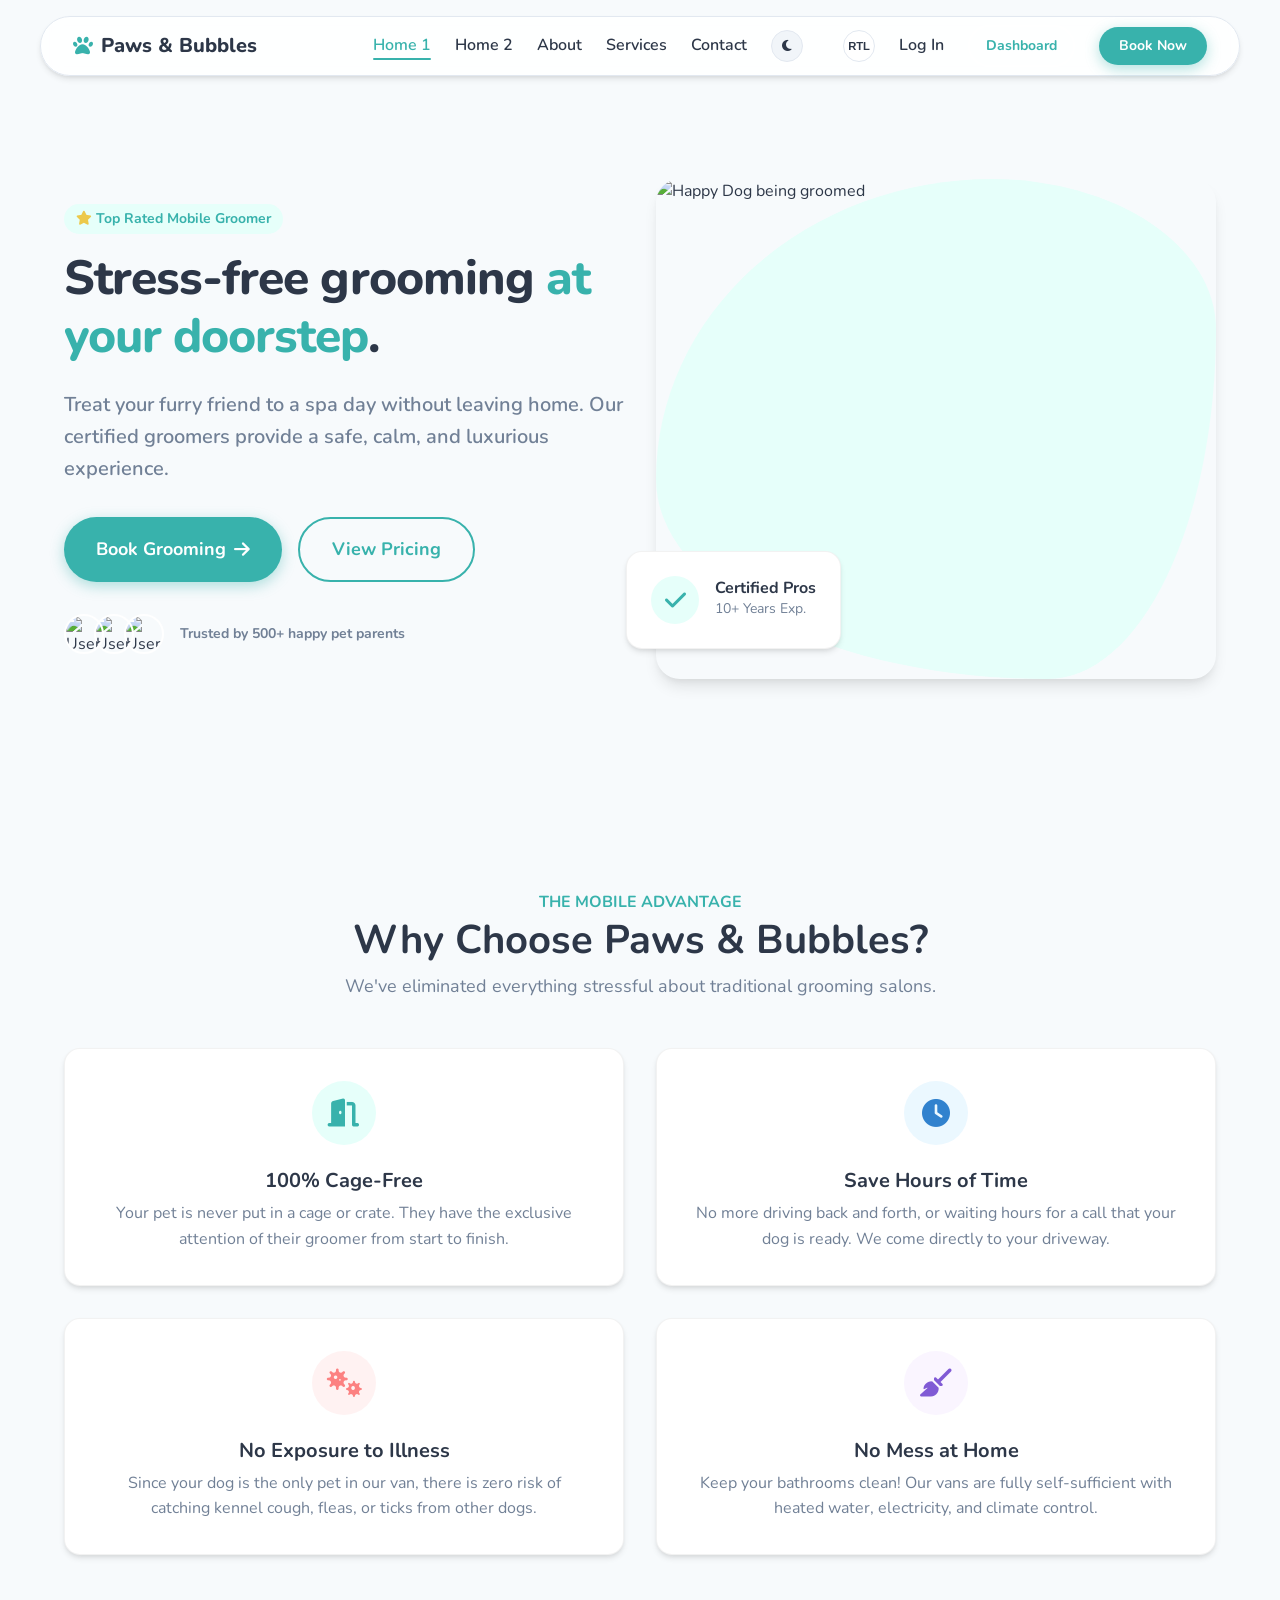
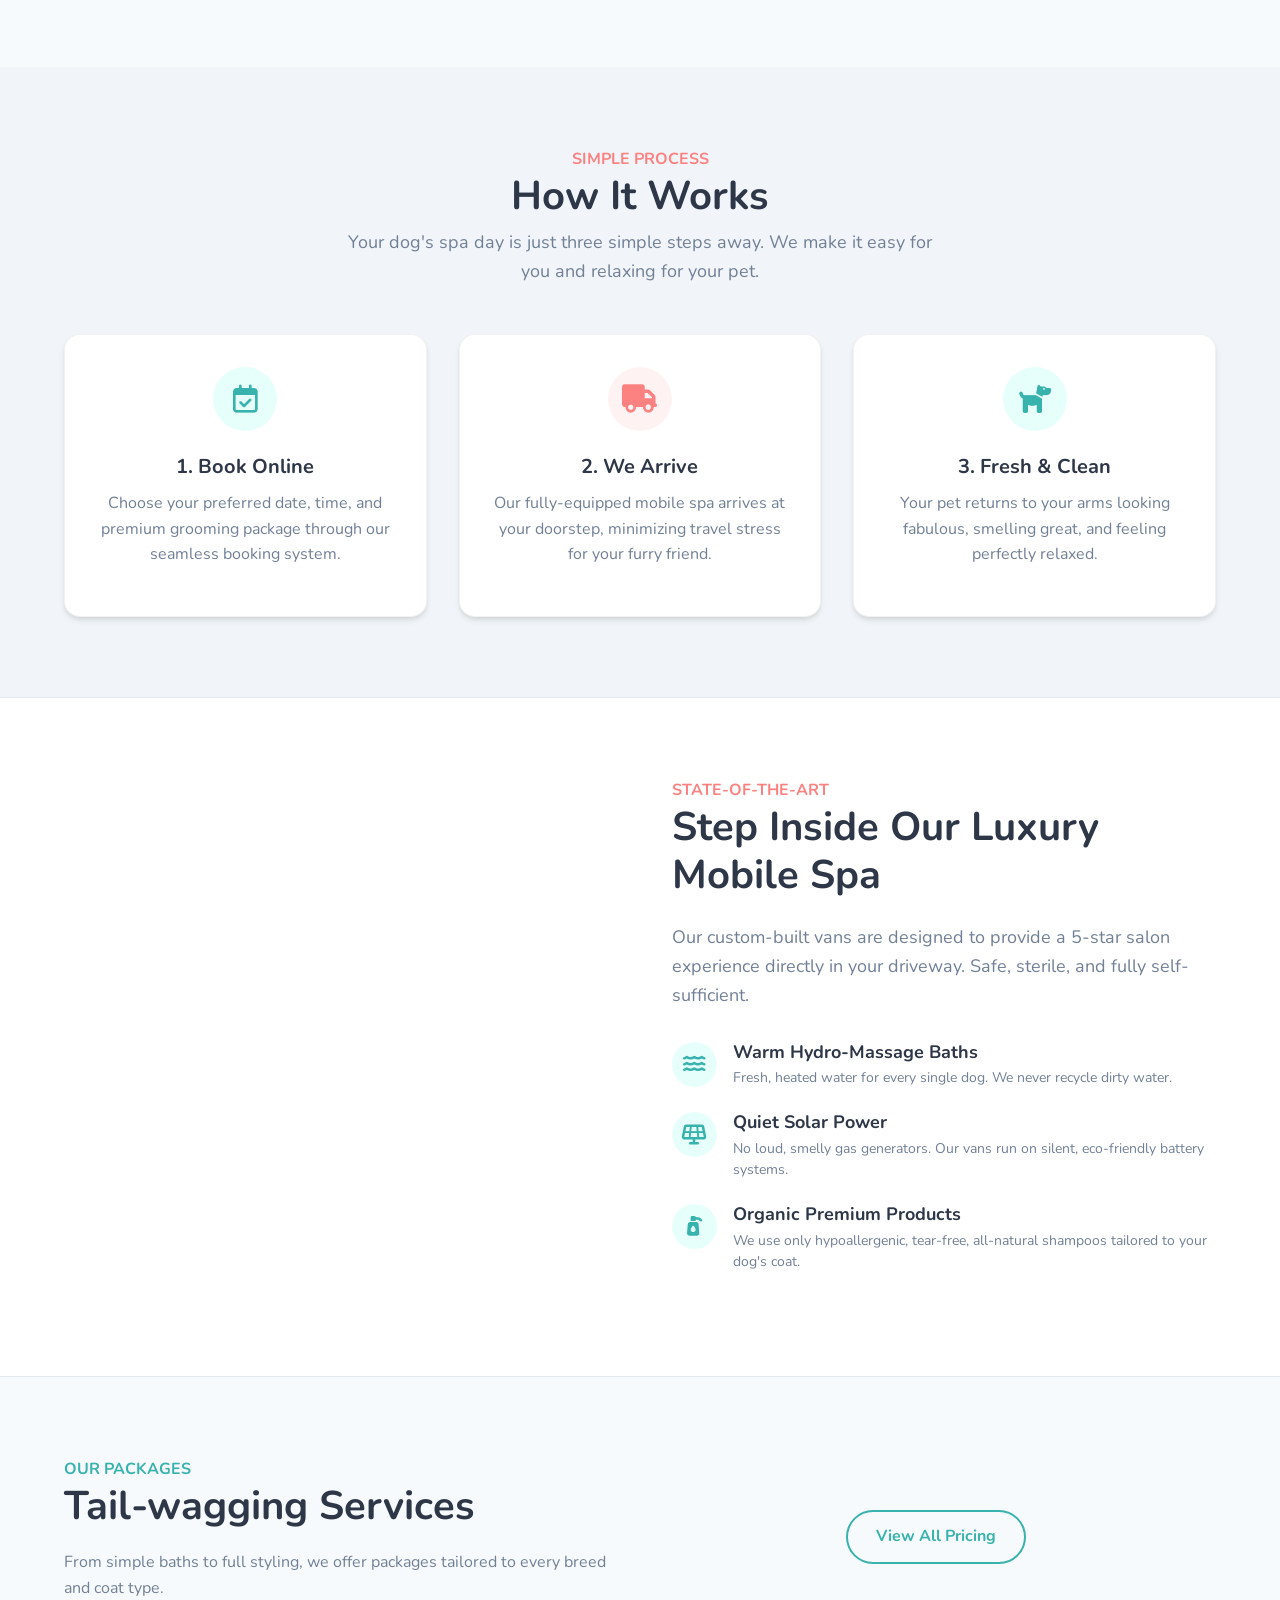
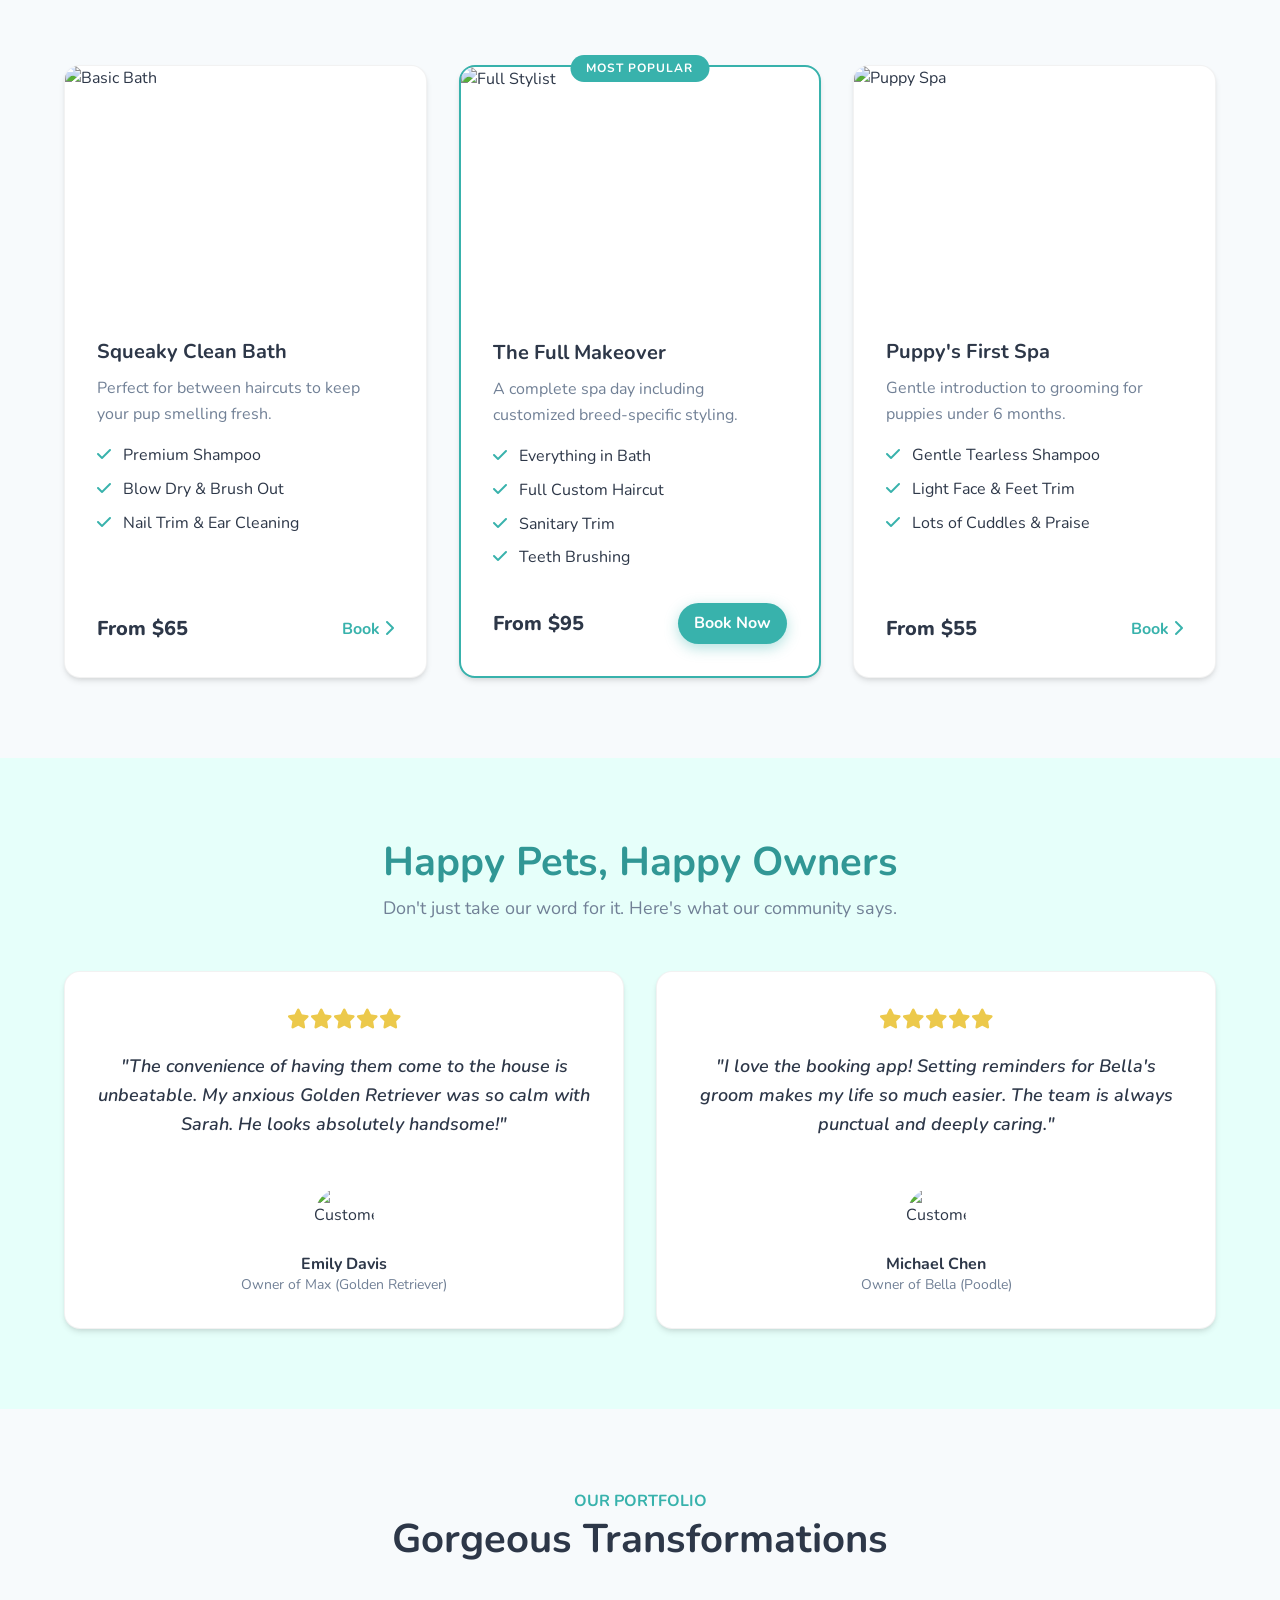
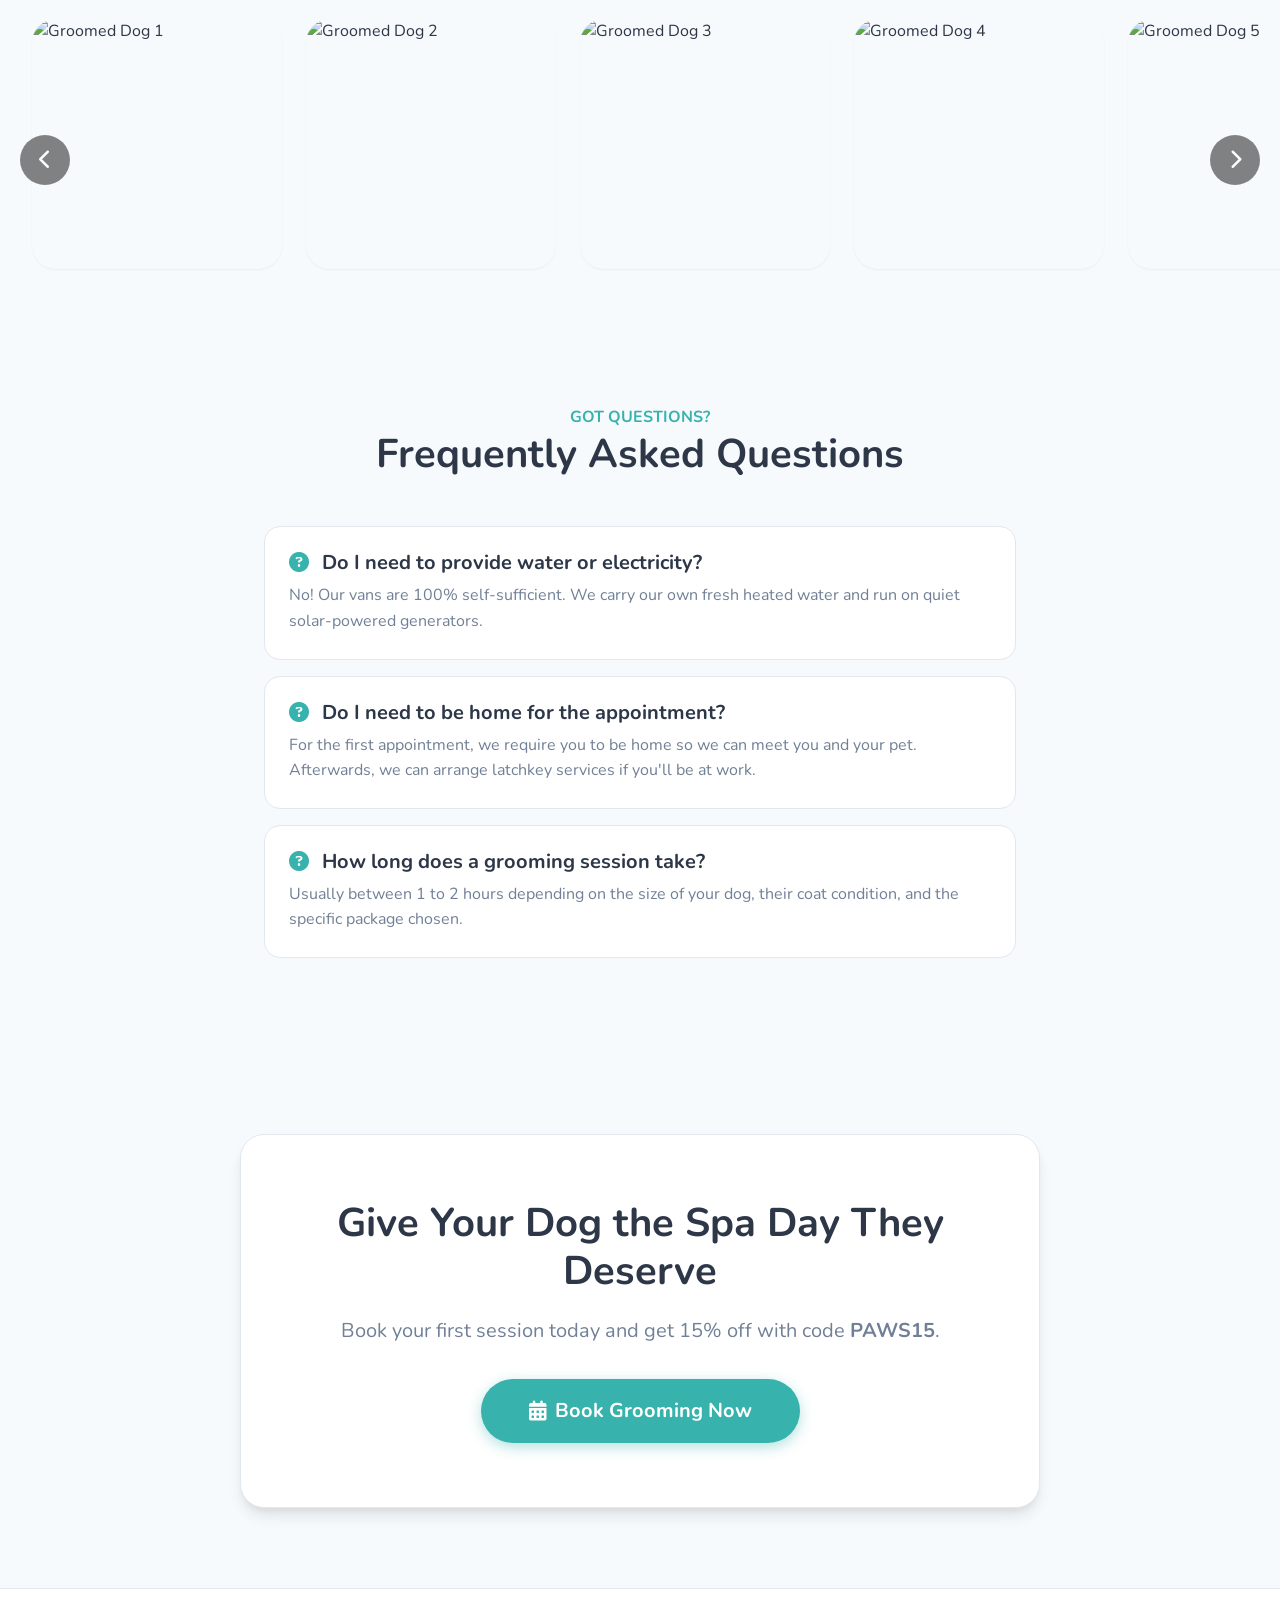
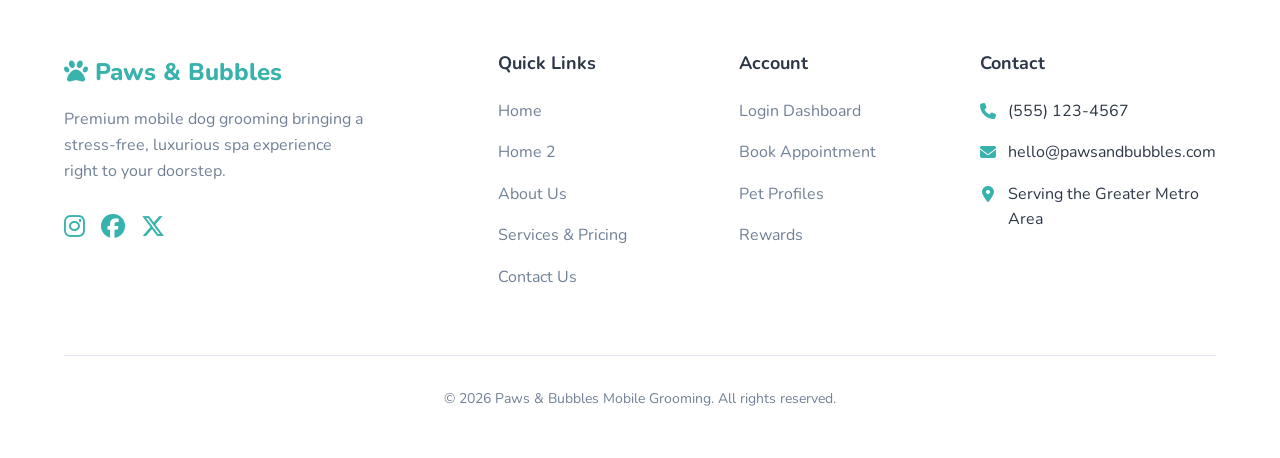
==== index.html @ 32fe838f "3rd changes" ====
<!DOCTYPE html>
<html lang="en">
<head>
  <meta charset="UTF-8">
  <meta name="viewport" content="width=device-width, initial-scale=1.0">
  <title>Mobile Dog Grooming | Stress-free at your doorstep</title>
  <meta name="description" content="Book professional, stress-free mobile dog grooming services straight to your home. Certified groomers, premium products, happy pets.">
  
  <!-- FontAwesome for Icons -->
  <link rel="stylesheet" href="https://cdnjs.cloudflare.com/ajax/libs/font-awesome/6.5.1/css/all.min.css">
  
  <!-- Stylesheets -->
  <link rel="stylesheet" href="assets/css/index.css">
  <link rel="stylesheet" href="assets/css/components.css">
  <link rel="stylesheet" href="assets/css/animations.css">
  <link rel="icon" type="image/svg+xml" href="assets/images/favicon.svg">
</head>
<body>

  <!-- Navbar -->
  <nav class="floating-nav" style="animation: slideDownNav 0.6s ease-out forwards;">
    <a href="index.html" class="navbar-brand" style="font-size: 1.25rem;">
      <i class="fas fa-paw"></i>
      <span>Paws & Bubbles</span>
    </a>
    <ul class="nav-links" style="gap: 1.5rem;">
      <li><a href="index.html" class="nav-link active">Home 1</a></li>
      <li><a href="index2.html" class="nav-link">Home 2</a></li>
      <li><a href="about.html" class="nav-link">About</a></li>
      <li><a href="services.html" class="nav-link">Services</a></li>
      <li><a href="contact.html" class="nav-link">Contact</a></li>
      <li>
        <button id="theme-toggle" class="theme-toggle" aria-label="Toggle Dark Mode" style="width: 32px; height: 32px; font-size: 0.8rem;">
          <i class="fas fa-moon"></i>
        </button>
      </li>
      <li>
        <button id="rtl-toggle" aria-label="Toggle RTL" style="width: 32px; height: 32px; font-size: 0.7rem; font-weight: 800; background: var(--surface); color: var(--text-main); border: 1px solid var(--border-color); border-radius: 50%; cursor: pointer; display: flex; align-items: center; justify-content: center;">
          RTL
        </button>
      </li>
      <li><a href="login.html" class="nav-link">Log In</a></li>
      <li><a href="dashboard.html" class="btn btn-outline" style="padding: 0.5rem 1rem; font-size: 0.875rem; border-color: rgba(255,255,255,0.5);">Dashboard</a></li>
      <li><a href="booking.html" class="btn btn-primary" style="padding: 0.5rem 1.25rem; font-size: 0.875rem;">Book Now</a></li>
    </ul>
    <button id="menu-toggle" class="menu-toggle"><i class="fas fa-bars"></i></button>
  </nav>

  <!-- Hero Section -->
  <header class="section" style="padding-top: 8rem; min-height: 90vh; display: flex; align-items: center; overflow: hidden;">
    <div class="container">
      <div class="grid grid-2" style="align-items: center;">
        <div class="hero-content fade-in-up">
          <span class="badge" style="margin-bottom: 1rem;"><i class="fas fa-star" style="color: #ecc94b;"></i> Top Rated Mobile Groomer</span>
          <h1>Stress-free grooming <span class="text-primary">at your doorstep</span>.</h1>
          <p style="font-size: 1.25rem; font-weight: 600; margin-bottom: 2rem;">
            Treat your furry friend to a spa day without leaving home. Our certified groomers provide a safe, calm, and luxurious experience.
          </p>
          <div style="display: flex; gap: 1rem; flex-wrap: wrap;">
            <a href="booking.html" class="btn btn-primary" style="font-size: 1.125rem; padding: 1rem 2rem;">Book Grooming <i class="fas fa-arrow-right"></i></a>
            <a href="services.html" class="btn btn-outline" style="font-size: 1.125rem; padding: 1rem 2rem;">View Pricing</a>
          </div>
          
          <div style="margin-top: 2rem; display: flex; align-items: center; gap: 1rem;">
            <div style="display: flex;">
              <img src="https://i.pravatar.cc/100?img=1" alt="User" style="width: 40px; height: 40px; border-radius: 50%; border: 2px solid white; margin-right: -10px; z-index: 3;">
              <img src="https://i.pravatar.cc/100?img=2" alt="User" style="width: 40px; height: 40px; border-radius: 50%; border: 2px solid white; margin-right: -10px; z-index: 2;">
              <img src="https://i.pravatar.cc/100?img=3" alt="User" style="width: 40px; height: 40px; border-radius: 50%; border: 2px solid white; z-index: 1;">
            </div>
            <p style="margin: 0; font-size: 0.875rem; font-weight: 700;">Trusted by 500+ happy pet parents</p>
          </div>
        </div>
        
        <div class="hero-image scale-in delay-200" style="position: relative;">
          <!-- SVG Blob background behind image -->
          <div style="position: absolute; top: 0; left: 0; width: 100%; height: 100%; background: var(--primary-light); z-index: -1;" class="blob-shape"></div>
          <img src="https://images.unsplash.com/photo-1583337130417-3346a1be7dee?auto=format&fit=crop&q=80&w=800&h=800" alt="Happy Dog being groomed" style="border-radius: var(--radius-lg); object-fit: cover; width: 100%; height: 500px; box-shadow: var(--shadow-lg);">
          
          <!-- Floating card -->
          <div class="card hover-wiggle" style="position: absolute; bottom: 30px; left: -30px; padding: 1.5rem; background: var(--surface); z-index: 10;">
            <div style="display: flex; gap: 1rem; align-items: center;">
              <div style="width: 48px; height: 48px; background: #e6fffa; color: var(--primary); border-radius: 50%; display: flex; align-items: center; justify-content: center; font-size: 1.5rem;">
                <i class="fas fa-check"></i>
              </div>
              <div>
                <h4 style="margin: 0;">Certified Pros</h4>
                <p style="margin: 0; font-size: 0.875rem;">10+ Years Exp.</p>
              </div>
            </div>
          </div>
        </div>
      </div>
    </div>
  </header>

  <!-- Benefits Section -->
  <section class="section">
    <div class="container">
      <div class="section-title fade-in-up text-center">
        <span class="text-primary font-bold">THE MOBILE ADVANTAGE</span>
        <h2>Why Choose Paws & Bubbles?</h2>
        <p>We've eliminated everything stressful about traditional grooming salons.</p>
      </div>
      
      <div class="grid grid-2" style="margin-bottom: 2rem;">
        <div class="card fade-in-up delay-100 text-center">
          <div class="card-icon" style="margin: 0 auto 1.5rem; background-color: #e6fffa; color: var(--primary);">
            <i class="fas fa-door-open"></i>
          </div>
          <h3 class="card-title" style="margin-bottom: 0.5rem;">100% Cage-Free</h3>
          <p style="color: var(--text-muted); margin: 0;">Your pet is never put in a cage or crate. They have the exclusive attention of their groomer from start to finish.</p>
        </div>
        
        <div class="card fade-in-up delay-200 text-center">
          <div class="card-icon" style="margin: 0 auto 1.5rem; background-color: #ebf8ff; color: #3182ce;">
            <i class="fas fa-clock"></i>
          </div>
          <h3 class="card-title" style="margin-bottom: 0.5rem;">Save Hours of Time</h3>
          <p style="color: var(--text-muted); margin: 0;">No more driving back and forth, or waiting hours for a call that your dog is ready. We come directly to your driveway.</p>
        </div>

        <div class="card fade-in-up delay-300 text-center">
          <div class="card-icon" style="margin: 0 auto 1.5rem; background-color: rgba(252, 129, 129, 0.1); color: var(--accent);">
            <i class="fas fa-viruses"></i>
          </div>
          <h3 class="card-title" style="margin-bottom: 0.5rem;">No Exposure to Illness</h3>
          <p style="color: var(--text-muted); margin: 0;">Since your dog is the only pet in our van, there is zero risk of catching kennel cough, fleas, or ticks from other dogs.</p>
        </div>

        <div class="card fade-in-up delay-400 text-center">
          <div class="card-icon" style="margin: 0 auto 1.5rem; background-color: #faf5ff; color: #805ad5;">
            <i class="fas fa-broom"></i>
          </div>
          <h3 class="card-title" style="margin-bottom: 0.5rem;">No Mess at Home</h3>
          <p style="color: var(--text-muted); margin: 0;">Keep your bathrooms clean! Our vans are fully self-sufficient with heated water, electricity, and climate control.</p>
        </div>
      </div>
    </div>
  </section>

  <!-- How It Works Section -->
  <section class="section" style="background-color: var(--surface-alt);">
    <div class="container">
      <div class="section-title fade-in-up">
        <span class="text-accent font-bold">SIMPLE PROCESS</span>
        <h2>How It Works</h2>
        <p>Your dog's spa day is just three simple steps away. We make it easy for you and relaxing for your pet.</p>
      </div>
      
      <div class="grid grid-3">
        <div class="card fade-in-up delay-100 text-center">
          <div class="card-icon" style="margin: 0 auto 1.5rem;">
            <i class="far fa-calendar-check"></i>
          </div>
          <h3 class="card-title">1. Book Online</h3>
          <p>Choose your preferred date, time, and premium grooming package through our seamless booking system.</p>
        </div>
        
        <div class="card fade-in-up delay-200 text-center">
          <div class="card-icon" style="margin: 0 auto 1.5rem; background-color: rgba(252, 129, 129, 0.1); color: var(--accent);">
            <i class="fas fa-truck"></i>
          </div>
          <h3 class="card-title">2. We Arrive</h3>
          <p>Our fully-equipped mobile spa arrives at your doorstep, minimizing travel stress for your furry friend.</p>
        </div>
        
        <div class="card fade-in-up delay-300 text-center">
          <div class="card-icon" style="margin: 0 auto 1.5rem;">
            <i class="fas fa-dog"></i>
          </div>
          <h3 class="card-title">3. Fresh & Clean</h3>
          <p>Your pet returns to your arms looking fabulous, smelling great, and feeling perfectly relaxed.</p>
        </div>
      </div>
    </div>
  </section>

  <!-- Inside Our Mobile Spa -->
  <section class="section" style="background-color: var(--surface); border-top: 1px solid var(--border-color); border-bottom: 1px solid var(--border-color);">
    <div class="container">
      <div class="grid grid-2" style="align-items: center; gap: 4rem;">
        <div class="fade-in-up delay-100" style="position: relative;">
          <div class="decorative-blob" style="position: absolute; top: -20px; right: -20px; width: 120px; height: 120px; background: var(--primary-light); border-radius: 50%; z-index: 0;"></div>
          <img src="https://images.unsplash.com/photo-1534361960057-19889db9621e?auto=format&fit=crop&q=80&w=800" alt="Beautiful Pitbull after Mobile Grooming" style="border-radius: var(--radius-lg); width: 100%; box-shadow: var(--shadow-lg); position: relative; z-index: 1;">
          
          <div class="card hover-wiggle climate-badge" style="position: absolute; bottom: 30px; left: -20px; padding: 1rem 1.5rem; background: var(--surface); z-index: 2; border: 1px solid var(--border-color); display: flex; align-items: center; gap: 1rem;">
            <div style="color: var(--primary); font-size: 1.5rem;"><i class="fas fa-temperature-high"></i></div>
            <div>
              <h4 style="margin: 0; font-size: 0.875rem;">Climate Controlled</h4>
            </div>
          </div>
        </div>
        
        <div class="fade-in-up delay-200">
          <span class="text-accent font-bold">STATE-OF-THE-ART</span>
          <h2 style="margin-bottom: 1.5rem;">Step Inside Our Luxury Mobile Spa</h2>
          <p style="font-size: 1.125rem; color: var(--text-muted); margin-bottom: 2rem;">Our custom-built vans are designed to provide a 5-star salon experience directly in your driveway. Safe, sterile, and fully self-sufficient.</p>
          
          <ul style="list-style: none; padding-left: 0;">
            <li style="display: flex; gap: 1rem; margin-bottom: 1.5rem;">
              <div style="width: 45px; height: 45px; border-radius: 50%; background: var(--primary-light); color: var(--primary); display: flex; align-items: center; justify-content: center; flex-shrink: 0; font-size: 1.25rem;"><i class="fas fa-water"></i></div>
              <div>
                <h4 style="margin-bottom: 0.25rem; font-size: 1.125rem;">Warm Hydro-Massage Baths</h4>
                <p style="margin: 0; font-size: 0.875rem; color: var(--text-muted); line-height: 1.5;">Fresh, heated water for every single dog. We never recycle dirty water.</p>
              </div>
            </li>
            <li style="display: flex; gap: 1rem; margin-bottom: 1.5rem;">
              <div style="width: 45px; height: 45px; border-radius: 50%; background: var(--primary-light); color: var(--primary); display: flex; align-items: center; justify-content: center; flex-shrink: 0; font-size: 1.25rem;"><i class="fas fa-solar-panel"></i></div>
              <div>
                <h4 style="margin-bottom: 0.25rem; font-size: 1.125rem;">Quiet Solar Power</h4>
                <p style="margin: 0; font-size: 0.875rem; color: var(--text-muted); line-height: 1.5;">No loud, smelly gas generators. Our vans run on silent, eco-friendly battery systems.</p>
              </div>
            </li>
            <li style="display: flex; gap: 1rem; margin-bottom: 1.5rem;">
              <div style="width: 45px; height: 45px; border-radius: 50%; background: var(--primary-light); color: var(--primary); display: flex; align-items: center; justify-content: center; flex-shrink: 0; font-size: 1.25rem;"><i class="fas fa-pump-soap"></i></div>
              <div>
                <h4 style="margin-bottom: 0.25rem; font-size: 1.125rem;">Organic Premium Products</h4>
                <p style="margin: 0; font-size: 0.875rem; color: var(--text-muted); line-height: 1.5;">We use only hypoallergenic, tear-free, all-natural shampoos tailored to your dog's coat.</p>
              </div>
            </li>
          </ul>
        </div>
      </div>
    </div>
  </section>

  <!-- Services Preview Section -->
  <section class="section">
    <div class="container">
      <div class="grid grid-2" style="align-items: center; margin-bottom: 3rem;">
        <div class="fade-in-up order-tablet-2">
          <span class="text-primary font-bold">OUR PACKAGES</span>
          <h2>Tail-wagging Services</h2>
          <p>From simple baths to full styling, we offer packages tailored to every breed and coat type.</p>
        </div>
        <div class="fade-in-up order-tablet-1" style="text-align: center;">
          <a href="services.html" class="btn btn-outline">View All Pricing</a>
        </div>
      </div>
      
      <div class="grid grid-3">
        <!-- Basic Bath -->
        <div class="card fade-in-up delay-100">
          <img src="https://images.unsplash.com/photo-1505628346881-b72b27e84530?auto=format&fit=crop&q=80&w=600&h=400" alt="Basic Bath" style="border-radius: calc(var(--radius-md) - 2px) calc(var(--radius-md) - 2px) 0 0; margin: -2rem -2rem 1.5rem -2rem; width: calc(100% + 4rem); max-width: none; height: 250px; object-fit: cover; object-position: center 20%; display: block;">
          <h3 class="card-title">Squeaky Clean Bath</h3>
          <p>Perfect for between haircuts to keep your pup smelling fresh.</p>
          <ul style="list-style: none; margin-bottom: 1.5rem; flex-grow: 1;">
            <li style="margin-bottom: 0.5rem;"><i class="fas fa-check text-primary" style="margin-right: 0.5rem;"></i> Premium Shampoo</li>
            <li style="margin-bottom: 0.5rem;"><i class="fas fa-check text-primary" style="margin-right: 0.5rem;"></i> Blow Dry & Brush Out</li>
            <li style="margin-bottom: 0.5rem;"><i class="fas fa-check text-primary" style="margin-right: 0.5rem;"></i> Nail Trim & Ear Cleaning</li>
          </ul>
          <div style="display: flex; justify-content: space-between; align-items: center; margin-top: auto;">
            <span style="font-size: 1.25rem; font-weight: 800;">From $65</span>
            <a href="booking.html" class="text-primary font-bold">Book <i class="fas fa-chevron-right"></i></a>
          </div>
        </div>

        <!-- Full Groom (Premium) -->
        <div class="card fade-in-up delay-200" style="border: 2px solid var(--primary); position: relative;">
          <div style="position: absolute; top: -12px; left: 50%; transform: translateX(-50%); background: var(--primary); color: white; padding: 0.25rem 1rem; border-radius: var(--radius-full); font-size: 0.75rem; font-weight: 700; letter-spacing: 1px;">MOST POPULAR</div>
          <img src="https://images.unsplash.com/photo-1516734212186-a967f81ad0d7?auto=format&fit=crop&q=80&w=600&h=400" alt="Full Stylist" style="border-radius: calc(var(--radius-md) - 2px) calc(var(--radius-md) - 2px) 0 0; margin: -2rem -2rem 1.5rem -2rem; width: calc(100% + 4rem); max-width: none; height: 250px; object-fit: cover; object-position: center 20%; display: block;">
          <h3 class="card-title">The Full Makeover</h3>
          <p>A complete spa day including customized breed-specific styling.</p>
          <ul style="list-style: none; margin-bottom: 1.5rem; flex-grow: 1;">
            <li style="margin-bottom: 0.5rem;"><i class="fas fa-check text-primary" style="margin-right: 0.5rem;"></i> Everything in Bath</li>
            <li style="margin-bottom: 0.5rem;"><i class="fas fa-check text-primary" style="margin-right: 0.5rem;"></i> Full Custom Haircut</li>
            <li style="margin-bottom: 0.5rem;"><i class="fas fa-check text-primary" style="margin-right: 0.5rem;"></i> Sanitary Trim</li>
            <li style="margin-bottom: 0.5rem;"><i class="fas fa-check text-primary" style="margin-right: 0.5rem;"></i> Teeth Brushing</li>
          </ul>
          <div style="display: flex; justify-content: space-between; align-items: center; margin-top: auto;">
            <span style="font-size: 1.25rem; font-weight: 800;">From $95</span>
            <a href="booking.html" class="btn btn-primary" style="padding: 0.5rem 1rem;">Book Now</a>
          </div>
        </div>

        <!-- Spa Extra -->
        <div class="card fade-in-up delay-300">
           <img src="https://images.unsplash.com/photo-1548199973-03cce0bbc87b?auto=format&fit=crop&q=80&w=600&h=400" alt="Puppy Spa" style="border-radius: calc(var(--radius-md) - 2px) calc(var(--radius-md) - 2px) 0 0; margin: -2rem -2rem 1.5rem -2rem; width: calc(100% + 4rem); max-width: none; height: 250px; object-fit: cover; object-position: center 20%; display: block;">
          <h3 class="card-title">Puppy's First Spa</h3>
          <p>Gentle introduction to grooming for puppies under 6 months.</p>
          <ul style="list-style: none; margin-bottom: 1.5rem; flex-grow: 1;">
            <li style="margin-bottom: 0.5rem;"><i class="fas fa-check text-primary" style="margin-right: 0.5rem;"></i> Gentle Tearless Shampoo</li>
            <li style="margin-bottom: 0.5rem;"><i class="fas fa-check text-primary" style="margin-right: 0.5rem;"></i> Light Face & Feet Trim</li>
            <li style="margin-bottom: 0.5rem;"><i class="fas fa-check text-primary" style="margin-right: 0.5rem;"></i> Lots of Cuddles & Praise</li>
          </ul>
          <div style="display: flex; justify-content: space-between; align-items: center; margin-top: auto;">
            <span style="font-size: 1.25rem; font-weight: 800;">From $55</span>
            <a href="booking.html" class="text-primary font-bold">Book <i class="fas fa-chevron-right"></i></a>
          </div>
        </div>
      </div>
    </div>
  </section>

  <!-- Testimonials -->
  <section class="section" style="background-color: var(--primary-light);">
    <div class="container">
      <div class="section-title fade-in-up">
        <h2 style="color: var(--primary-hover);">Happy Pets, Happy Owners</h2>
        <p>Don't just take our word for it. Here's what our community says.</p>
      </div>
      
      <div class="grid grid-2">
        <div class="card fade-in-up border-none" style="background: var(--surface); text-align: center;">
          <div style="color: #ecc94b; margin-bottom: 1rem; font-size: 1.25rem;">
            <i class="fas fa-star"></i><i class="fas fa-star"></i><i class="fas fa-star"></i><i class="fas fa-star"></i><i class="fas fa-star"></i>
          </div>
          <p style="font-style: italic; font-size: 1.125rem; font-weight: 600; color: var(--text-main);">"The convenience of having them come to the house is unbeatable. My anxious Golden Retriever was so calm with Sarah. He looks absolutely handsome!"</p>
          <div style="display: flex; flex-direction: column; align-items: center; gap: 0.5rem; margin-top: 2rem;">
            <img src="https://i.pravatar.cc/150?img=47" alt="Customer" style="width: 60px; height: 60px; border-radius: 50%;">
            <div>
              <h4 style="margin: 0;">Emily Davis</h4>
              <p style="margin: 0; font-size: 0.875rem;">Owner of Max (Golden Retriever)</p>
            </div>
          </div>
        </div>
        
        <div class="card fade-in-up delay-200 border-none" style="background: var(--surface); text-align: center;">
          <div style="color: #ecc94b; margin-bottom: 1rem; font-size: 1.25rem;">
            <i class="fas fa-star"></i><i class="fas fa-star"></i><i class="fas fa-star"></i><i class="fas fa-star"></i><i class="fas fa-star"></i>
          </div>
          <p style="font-style: italic; font-size: 1.125rem; font-weight: 600; color: var(--text-main);">"I love the booking app! Setting reminders for Bella's groom makes my life so much easier. The team is always punctual and deeply caring."</p>
          <div style="display: flex; flex-direction: column; align-items: center; gap: 0.5rem; margin-top: 2rem;">
            <img src="https://i.pravatar.cc/150?img=32" alt="Customer" style="width: 60px; height: 60px; border-radius: 50%;">
            <div>
              <h4 style="margin: 0;">Michael Chen</h4>
              <p style="margin: 0; font-size: 0.875rem;">Owner of Bella (Poodle)</p>
            </div>
          </div>
        </div>
      </div>
    </div>
  </section>

  <!-- Transformation Gallery Strip -->
  <section class="section" style="padding-bottom: 1rem; overflow: hidden;">
    <div class="container text-center fade-in-up">
      <span class="text-primary font-bold">OUR PORTFOLIO</span>
      <h2 style="margin-bottom: 3rem;">Gorgeous Transformations</h2>
    </div>
    <div class="slider-wrapper">
      <button class="slider-btn prev" id="slider-prev" aria-label="Previous Gallary"><i class="fas fa-chevron-left"></i></button>
      <div class="hide-scrollbar" id="portfolio-slider" style="display: flex; gap: 1.5rem; overflow-x: auto; padding: 0.5rem 2rem 2.5rem 2rem; scroll-behavior: smooth; width: 100vw; margin-left: calc(-50vw + 50%); margin-right: calc(-50vw + 50%);">
        <img src="https://images.unsplash.com/photo-1544568100-847a948585b9?auto=format&fit=crop&q=80&w=400&h=400" alt="Groomed Dog 1" style="width: 250px; height: 250px; object-fit: cover; border-radius: var(--radius-lg); box-shadow: var(--shadow-sm); flex-shrink: 0; transition: transform 0.3s ease;" onmouseover="this.style.transform='scale(1.05)'" onmouseout="this.style.transform='scale(1)'">
        <img src="https://images.unsplash.com/photo-1583511655857-d19b40a7a54e?auto=format&fit=crop&q=80&w=400&h=400" alt="Groomed Dog 2" style="width: 250px; height: 250px; object-fit: cover; border-radius: var(--radius-lg); box-shadow: var(--shadow-sm); flex-shrink: 0; transition: transform 0.3s ease;" onmouseover="this.style.transform='scale(1.05)'" onmouseout="this.style.transform='scale(1)'">
        <img src="https://images.unsplash.com/photo-1537151608828-ea2b11777ee8?auto=format&fit=crop&q=80&w=400&h=400" alt="Groomed Dog 3" style="width: 250px; height: 250px; object-fit: cover; border-radius: var(--radius-lg); box-shadow: var(--shadow-sm); flex-shrink: 0; transition: transform 0.3s ease;" onmouseover="this.style.transform='scale(1.05)'" onmouseout="this.style.transform='scale(1)'">
        <img src="https://images.unsplash.com/photo-1516734212186-a967f81ad0d7?auto=format&fit=crop&q=80&w=400&h=400" alt="Groomed Dog 4" style="width: 250px; height: 250px; object-fit: cover; border-radius: var(--radius-lg); box-shadow: var(--shadow-sm); flex-shrink: 0; transition: transform 0.3s ease;" onmouseover="this.style.transform='scale(1.05)'" onmouseout="this.style.transform='scale(1)'">
        <img src="https://images.unsplash.com/photo-1517849845537-4d257902454a?auto=format&fit=crop&q=80&w=400&h=400" alt="Groomed Dog 5" style="width: 250px; height: 250px; object-fit: cover; border-radius: var(--radius-lg); box-shadow: var(--shadow-sm); flex-shrink: 0; transition: transform 0.3s ease;" onmouseover="this.style.transform='scale(1.05)'" onmouseout="this.style.transform='scale(1)'">
        <img src="https://images.unsplash.com/photo-1625316708582-7c38734be31d?auto=format&fit=crop&q=80&w=400&h=400" alt="Groomed Dog 6" style="width: 250px; height: 250px; object-fit: cover; border-radius: var(--radius-lg); box-shadow: var(--shadow-sm); flex-shrink: 0; transition: transform 0.3s ease;" onmouseover="this.style.transform='scale(1.05)'" onmouseout="this.style.transform='scale(1)'">
      </div>
      <button class="slider-btn next" id="slider-next" aria-label="Next Gallary"><i class="fas fa-chevron-right"></i></button>
    </div>

    <script>
      document.addEventListener('DOMContentLoaded', () => {
        const slider = document.getElementById('portfolio-slider');
        const prevBtn = document.getElementById('slider-prev');
        const nextBtn = document.getElementById('slider-next');
        
        if (slider && prevBtn && nextBtn) {
          const scrollAmount = 300;
          
          nextBtn.addEventListener('click', () => {
            const isRTL = document.documentElement.getAttribute('dir') === 'rtl';
            slider.scrollBy({ left: isRTL ? -scrollAmount : scrollAmount, behavior: 'smooth' });
          });
          
          prevBtn.addEventListener('click', () => {
            const isRTL = document.documentElement.getAttribute('dir') === 'rtl';
            slider.scrollBy({ left: isRTL ? scrollAmount : -scrollAmount, behavior: 'smooth' });
          });
        }
      });
    </script>
  </section>

  <!-- FAQ Section -->
  <section class="section">
    <div class="container text-center fade-in-up">
      <span class="text-primary font-bold">GOT QUESTIONS?</span>
      <h2 style="margin-bottom: 3rem;">Frequently Asked Questions</h2>
    </div>
    <div class="container" style="max-width: 800px;">
      
      <div class="fade-in-up delay-100" style="background: var(--surface); border: 1px solid var(--border-color); border-radius: var(--radius-md); margin-bottom: 1rem; padding: 1.5rem;">
        <h4 style="font-size: 1.25rem; margin-bottom: 0.5rem;"><i class="fas fa-question-circle text-primary" style="margin-right: 0.5rem;"></i> Do I need to provide water or electricity?</h4>
        <p style="color: var(--text-muted); margin-bottom: 0;">No! Our vans are 100% self-sufficient. We carry our own fresh heated water and run on quiet solar-powered generators.</p>
      </div>

      <div class="fade-in-up delay-200" style="background: var(--surface); border: 1px solid var(--border-color); border-radius: var(--radius-md); margin-bottom: 1rem; padding: 1.5rem;">
        <h4 style="font-size: 1.25rem; margin-bottom: 0.5rem;"><i class="fas fa-question-circle text-primary" style="margin-right: 0.5rem;"></i> Do I need to be home for the appointment?</h4>
        <p style="color: var(--text-muted); margin-bottom: 0;">For the first appointment, we require you to be home so we can meet you and your pet. Afterwards, we can arrange latchkey services if you'll be at work.</p>
      </div>

      <div class="fade-in-up delay-300" style="background: var(--surface); border: 1px solid var(--border-color); border-radius: var(--radius-md); margin-bottom: 1rem; padding: 1.5rem;">
        <h4 style="font-size: 1.25rem; margin-bottom: 0.5rem;"><i class="fas fa-question-circle text-primary" style="margin-right: 0.5rem;"></i> How long does a grooming session take?</h4>
        <p style="color: var(--text-muted); margin-bottom: 0;">Usually between 1 to 2 hours depending on the size of your dog, their coat condition, and the specific package chosen.</p>
      </div>

    </div>
  </section>

  <!-- CTA Section -->
  <section class="section" style="text-align: center;">
    <div class="container fade-in-up" style="max-width: 800px; background: var(--surface); padding: 4rem 2rem; border-radius: var(--radius-lg); box-shadow: var(--shadow-lg); border: 1px solid var(--border-color);">
      <h2>Give Your Dog the Spa Day They Deserve</h2>
      <p style="font-size: 1.25rem; margin-bottom: 2rem;">Book your first session today and get 15% off with code <strong>PAWS15</strong>.</p>
      <a href="booking.html" class="btn btn-primary" style="font-size: 1.25rem; padding: 1rem 3rem;"><i class="fas fa-calendar-alt"></i> Book Grooming Now</a>
    </div>
  </section>

  <!-- Footer -->
  <footer class="footer">
    <div class="container">
      <div class="footer-grid">
        <div>
          <a href="index.html" class="footer-brand"><i class="fas fa-paw"></i> Paws & Bubbles</a>
          <p class="footer-desc">Premium mobile dog grooming bringing a stress-free, luxurious spa experience right to your doorstep.</p>
          <div class="footer-socials">
            <a href="#"><i class="fab fa-instagram"></i></a>
            <a href="#"><i class="fab fa-facebook"></i></a>
            <a href="#"><i class="fa-brands fa-x-twitter"></i></a>
          </div>
        </div>
        
        <div>
          <h4 class="footer-title">Quick Links</h4>
          <ul class="footer-links">
            <li><a href="index.html">Home</a></li>
            <li><a href="index2.html">Home 2</a></li>
            <li><a href="about.html">About Us</a></li>
            <li><a href="services.html">Services & Pricing</a></li>
            <li><a href="contact.html">Contact Us</a></li>
          </ul>
        </div>
        
        <div>
          <h4 class="footer-title">Account</h4>
          <ul class="footer-links">
            <li><a href="login.html">Login Dashboard</a></li>
            <li><a href="booking.html">Book Appointment</a></li>
            <li><a href="coming-soon.html">Pet Profiles</a></li>
            <li><a href="coming-soon.html">Rewards</a></li>
          </ul>
        </div>
        
        <div>
          <h4 class="footer-title">Contact</h4>
          <ul class="footer-links">
            <li><i class="fas fa-phone text-primary" style="margin-right: 0.5rem;"></i> (555) 123-4567</li>
            <li><i class="fas fa-envelope text-primary" style="margin-right: 0.5rem;"></i> hello@pawsandbubbles.com</li>
            <li><i class="fas fa-map-marker-alt text-primary" style="margin-right: 0.5rem;"></i> Serving the Greater Metro Area</li>
          </ul>
        </div>
      </div>
      
      <div class="footer-bottom">
        <p>&copy; 2026 Paws & Bubbles Mobile Grooming. All rights reserved.</p>
      </div>
    </div>
  </footer>

  <script src="assets/js/main.js"></script>
</body>
</html>
---- assets/css/index.css ----
@import url('https://fonts.googleapis.com/css2?family=Nunito:wght@400;600;700;800&display=swap');

:root {
  /* Soft, Pet-friendly Light Theme */
  --primary: #38b2ac; /* Soft Teal */
  --primary-hover: #319795;
  --primary-light: #e6fffa;
  --secondary: #fdfbf7; /* Warm Beige */
  --accent: #fc8181; /* Soft Coral Pink */
  --accent-hover: #f56565;
  
  --bg-color: #f7fafc; /* Very Light Gray */
  --surface: #ffffff;
  --surface-alt: #f1f5f9;
  
  --text-main: #2d3748;
  --text-muted: #718096;
  --border-color: #e2e8f0;

  --radius-sm: 8px;
  --radius-md: 16px;
  --radius-lg: 24px;
  --radius-full: 9999px;

  --shadow-sm: 0 1px 2px 0 rgba(0, 0, 0, 0.05);
  --shadow-md: 0 4px 6px -1px rgba(0, 0, 0, 0.1), 0 2px 4px -1px rgba(0, 0, 0, 0.06);
  --shadow-lg: 0 10px 15px -3px rgba(0, 0, 0, 0.1), 0 4px 6px -2px rgba(0, 0, 0, 0.05);
  --shadow-soft: 0 20px 40px -10px rgba(56, 178, 172, 0.15); /* Tinted shadow */
  
  --transition-fast: 0.15s ease-in-out;
  --transition-normal: 0.3s cubic-bezier(0.4, 0, 0.2, 1);
  --transition-bounce: 0.5s cubic-bezier(0.68, -0.55, 0.265, 1.55);
}

/* Dark Mode Configuration */
[data-theme="dark"] {
  --primary: #4fd1c5;
  --primary-hover: #38b2ac;
  --primary-light: rgba(56, 178, 172, 0.2);
  --secondary: #1a202c;
  --accent: #fc8181;
  
  --bg-color: #0f172a;
  --surface: #1e293b;
  --surface-alt: #334155;
  
  --text-main: #f8fafc;
  --text-muted: #94a3b8;
  --border-color: #334155;
  
  --shadow-soft: 0 20px 40px -10px rgba(0, 0, 0, 0.5);
}

/* Reset & Base */
*, *::before, *::after {
  box-sizing: border-box;
  margin: 0;
  padding: 0;
}

html, body {
  font-family: 'Nunito', sans-serif;
  background-color: var(--bg-color);
  color: var(--text-main);
  line-height: 1.6;
  -webkit-font-smoothing: antialiased;
  -moz-osx-font-smoothing: grayscale;
  transition: background-color var(--transition-normal), color var(--transition-normal);
  overflow-x: hidden;
  width: 100%;
}

h1, h2, h3, h4, h5, h6 {
  font-weight: 700;
  line-height: 1.2;
  color: var(--text-main);
  margin-bottom: 0.5em;
}

h1 { font-size: 3rem; font-weight: 800; letter-spacing: -0.02em; }
h2 { font-size: 2.5rem; }
h3 { font-size: 1.75rem; }
p { margin-bottom: 1rem; color: var(--text-muted); }

/* Typography Utilities */
.text-primary { color: var(--primary); }
.text-accent { color: var(--accent); }
.text-center { text-align: center; }
.font-bold { font-weight: 700; }

a {
  color: var(--primary);
  text-decoration: none;
  transition: color var(--transition-fast);
}

a:hover {
  color: var(--primary-hover);
}

img {
  max-width: 100%;
  height: auto;
  display: block;
}

/* Base Layout Helpers */
.container {
  width: 100%;
  max-width: 1200px;
  margin: 0 auto;
  padding: 0 1.5rem;
}

.section {
  padding: 5rem 0;
}

.section-title {
  text-align: center;
  margin-bottom: 3rem;
}

.section-title h2 {
  margin-bottom: 0.5rem;
}

.section-title p {
  font-size: 1.125rem;
  max-width: 600px;
  margin: 0 auto;
}

/* Responsive Overrides */
@media (max-width: 768px) {
  h1 { font-size: 2.25rem; }
  h2 { font-size: 1.875rem; }
  .section { padding: 3rem 0; }
}

/* Utility to hide scrollbar but keep functionality */
.hide-scrollbar {
  -ms-overflow-style: none;  /* IE and Edge */
  scrollbar-width: none;  /* Firefox */
}
.hide-scrollbar::-webkit-scrollbar {
  display: none; /* Chrome, Safari and Opera */
}

/* Scroll Top Button */
.scroll-top {
  position: fixed;
  bottom: 2rem;
  right: 2rem;
  width: 45px;
  height: 45px;
  background-color: var(--primary);
  color: white;
  border-radius: 50%;
  display: flex;
  justify-content: center;
  align-items: center;
  cursor: pointer;
  z-index: 1000;
  box-shadow: var(--shadow-lg);
  opacity: 0;
  visibility: hidden;
  transition: all var(--transition-normal);
  border: none;
  font-size: 1.15rem;
}

.scroll-top.active {
  opacity: 1;
  visibility: visible;
  bottom: 2.5rem;
}

.scroll-top:hover {
  background-color: var(--primary-hover);
  transform: translateY(-5px);
  box-shadow: var(--shadow-soft);
}

/* -----------------
 * RTL Support 
 * ----------------- */
[dir="rtl"] {
  text-align: right;
}

[dir="rtl"] .text-center {
  text-align: center;
}

[dir="rtl"] .ml-auto { margin-right: auto; margin-left: 0; }
[dir="rtl"] .mr-auto { margin-left: auto; margin-right: 0; }

/* Arrows & Icons mirroring */
[dir="rtl"] .fa-arrow-right,
[dir="rtl"] .fa-chevron-right,
[dir="rtl"] .fa-angle-right,
[dir="rtl"] .fa-arrow-left,
[dir="rtl"] .fa-chevron-left,
[dir="rtl"] .fa-angle-left {
  display: inline-block;
  transform: scaleX(-1);
}

/* Specific component overrides */
[dir="rtl"] .nav-links {
  left: auto;
  right: 100%;
}

[dir="rtl"] .nav-links.active {
  right: 0;
  left: auto;
}

[dir="rtl"] .sidebar {
  left: auto;
  right: 0 !important;
  border-left: 1px solid var(--border-color) !important;
  border-right: none !important;
}

[dir="rtl"] .main-content {
  margin-left: 0 !important;
  margin-right: 260px !important;
}

[dir="rtl"] .scroll-top {
  right: auto;
  left: 2rem;
}

@media (max-width: 992px) {
  [dir="rtl"] .main-content {
    margin-right: 0 !important;
  }
}

/* RTL Toggle Button Styling */
#rtl-toggle {
  background: var(--surface);
  color: var(--text-main);
  border: 1px solid var(--border-color);
  padding: 0.4rem 0.8rem;
  border-radius: 50px;
  font-size: 0.8rem;
  font-weight: 800;
  cursor: pointer;
  transition: all 0.3s ease;
  margin-left: 1rem;
}

#rtl-toggle:hover {
  background: var(--primary);
  color: white;
  border-color: var(--primary);
}


/* -----------------
 * Portfolio Slider 
 * ----------------- */
.slider-wrapper {
  position: relative;
  width: 100%;
}

.slider-btn {
  position: absolute;
  top: 50%;
  transform: translateY(-50%);
  width: 50px;
  height: 50px;
  background: rgba(0, 0, 0, 0.6);
  color: white;
  border: none;
  border-radius: 50%;
  cursor: pointer;
  z-index: 10;
  display: flex;
  align-items: center;
  justify-content: center;
  font-size: 1.25rem;
  transition: all var(--transition-bounce);
  opacity: 0.8;
}

.slider-btn:hover {
  background: rgba(0, 0, 0, 0.9);
  opacity: 1;
  transform: translateY(-50%) scale(1.1);
}

.slider-btn.prev {
  left: 20px;
}

.slider-btn.next {
  right: 20px;
}

[dir="rtl"] .slider-btn.prev {
  left: auto;
  right: 20px;
}

[dir="rtl"] .slider-btn.next {
  right: auto;
  left: 20px;
}

@media (max-width: 768px) {
  .slider-btn {
    width: 40px;
    height: 40px;
    font-size: 1rem;
  }
}
---- assets/css/components.css ----
/* NAVBAR */
.navbar {
  position: fixed;
  top: 0;
  left: 0;
  width: 100%;
  padding: 1.25rem 0;
  z-index: 1000;
  transition: all var(--transition-normal);
  background-color: transparent;
}

.navbar.scrolled {
  background-color: var(--surface);
  box-shadow: var(--shadow-sm);
  padding: 0.75rem 0;
}

[data-theme="dark"] .navbar.scrolled {
  background-color: rgba(30, 41, 59, 0.95);
  backdrop-filter: blur(10px);
}

.navbar .container {
  display: flex;
  justify-content: space-between;
  align-items: center;
}

.navbar-brand {
  font-size: 1.5rem;
  font-weight: 800;
  color: var(--primary);
  display: flex;
  align-items: center;
  gap: 0.5rem;
  text-decoration: none;
}

.navbar-brand:hover {
  color: var(--primary-hover);
}

.navbar-brand span {
  color: var(--text-main);
}

.nav-links {
  display: flex;
  gap: 2rem;
  align-items: center;
  list-style: none;
}

.nav-link {
  font-weight: 600;
  color: var(--text-main);
  text-transform: capitalize;
  position: relative;
  font-size: 1rem;
}

.nav-link::after {
  content: '';
  position: absolute;
  width: 0;
  height: 2px;
  bottom: -4px;
  left: 0;
  background-color: var(--primary);
  transition: width var(--transition-normal);
  border-radius: var(--radius-full);
}

.nav-link:hover { color: var(--primary); }
.nav-link:hover::after { width: 100%; }
.nav-link.active { color: var(--primary); }
.nav-link.active::after { width: 100%; }

.nav-actions {
  display: flex;
  align-items: center;
  gap: 1rem;
}

.menu-toggle {
  display: none;
  background: none;
  border: none;
  font-size: 1.5rem;
  color: var(--text-main);
  cursor: pointer;
  z-index: 1001; /* Above mobile menu */
}

.theme-toggle {
  background: var(--surface-alt);
  border: 1px solid var(--border-color);
  color: var(--text-main);
  width: 40px;
  height: 40px;
  border-radius: 50%;
  display: flex;
  justify-content: center;
  align-items: center;
  cursor: pointer;
  transition: all var(--transition-fast);
}

.theme-toggle:hover {
  background: var(--primary-light);
  color: var(--primary);
}

/* BUTTONS */
.btn {
  display: inline-flex;
  align-items: center;
  justify-content: center;
  gap: 0.5rem;
  padding: 0.75rem 1.75rem;
  border-radius: var(--radius-full);
  font-weight: 700;
  font-size: 1rem;
  text-align: center;
  cursor: pointer;
  border: none;
  transition: all var(--transition-bounce);
  text-decoration: none;
}

.btn:hover {
  transform: translateY(-2px);
  box-shadow: var(--shadow-md);
}

.btn:active {
  transform: translateY(0);
}

.btn-primary {
  background-color: var(--primary);
  color: #fff;
  box-shadow: 0 4px 14px 0 rgba(56, 178, 172, 0.39);
}

.btn-primary:hover {
  background-color: var(--primary-hover);
  color: #fff;
}

.btn-accent {
  background-color: var(--accent);
  color: #fff;
  box-shadow: 0 4px 14px 0 rgba(252, 129, 129, 0.39);
}

.btn-accent:hover {
  background-color: var(--accent-hover);
  color: #fff;
}

.btn-outline {
  background-color: transparent;
  color: var(--primary);
  border: 2px solid var(--primary);
}

.btn-outline:hover {
  background-color: var(--primary-light);
  color: var(--primary-hover);
  border-color: var(--primary-hover);
}

/* CARDS */
.card {
  background-color: var(--surface);
  border-radius: var(--radius-md);
  padding: 2rem;
  box-shadow: var(--shadow-md);
  transition: all var(--transition-bounce);
  border: 1px solid rgba(0, 0, 0, 0.05);
  display: flex;
  flex-direction: column;
}

[data-theme="dark"] .card {
  border: 1px solid var(--border-color);
  transition: all var(--transition-bounce);
}

.card:hover {
  transform: translateY(-10px);
  box-shadow: 0 20px 25px -5px rgba(0, 0, 0, 0.1), 0 10px 10px -5px rgba(0, 0, 0, 0.04);
  border-color: var(--primary);
}

[data-theme="dark"] .card:hover {
  border-color: var(--primary);
  box-shadow: 0 15px 35px -5px rgba(56, 178, 172, 0.2);
}

.card-icon {
  width: 64px;
  height: 64px;
  background-color: var(--primary-light);
  color: var(--primary);
  border-radius: var(--radius-full);
  display: flex;
  align-items: center;
  justify-content: center;
  font-size: 1.75rem;
  margin-bottom: 1.5rem;
  transition: all var(--transition-bounce);
}

.card:hover .card-icon {
  background-color: var(--primary);
  color: white;
  transform: scale(1.1);
  box-shadow: 0 10px 15px -3px rgba(56, 178, 172, 0.4);
}

.card-title {
  font-size: 1.25rem;
  margin-bottom: 0.75rem;
  color: var(--text-main);
}

/* FORMS */
.form-group {
  margin-bottom: 1.5rem;
}

.form-label {
  display: block;
  font-weight: 600;
  margin-bottom: 0.5rem;
  color: var(--text-main);
}

.form-control {
  width: 100%;
  padding: 0.875rem 1.25rem;
  border: 1px solid var(--border-color);
  border-radius: var(--radius-sm);
  background-color: var(--bg-color);
  color: var(--text-main);
  font-family: 'Nunito', sans-serif;
  font-size: 1rem;
  transition: all var(--transition-fast);
}

[data-theme="dark"] .form-control {
  background-color: var(--surface-alt);
}

.form-control:focus {
  outline: none;
  border-color: var(--primary);
  box-shadow: 0 0 0 3px var(--primary-light);
}

.form-control::placeholder {
  color: #a0aec0;
}

/* GRIDS */
.grid {
  display: grid;
  gap: 2rem;
}

.grid-2 { grid-template-columns: repeat(2, 1fr); }
.grid-3 { grid-template-columns: repeat(3, 1fr); }

/* BADGES */
.badge {
  display: inline-block;
  padding: 0.25rem 0.75rem;
  border-radius: var(--radius-full);
  font-size: 0.875rem;
  font-weight: 700;
  background-color: var(--primary-light);
  color: var(--primary);
}

/* FOOTER */
.footer {
  background-color: var(--surface);
  padding: 4rem 0 2rem;
  border-top: 1px solid var(--border-color);
}

.footer-grid {
  display: grid;
  grid-template-columns: 2fr 1fr 1fr 1fr;
  gap: 3rem;
  margin-bottom: 3rem;
}

.footer-brand {
  font-size: 1.5rem;
  font-weight: 800;
  color: var(--primary);
  margin-bottom: 1rem;
  display: inline-block;
}

.footer-desc {
  color: var(--text-muted);
  max-width: 300px;
}

.footer-title {
  font-size: 1.125rem;
  margin-bottom: 1.5rem;
  color: var(--text-main);
}

.footer-links {
  list-style: none;
}

.footer-links li {
  margin-bottom: 1rem;
  display: flex;
  align-items: flex-start;
  gap: 0.75rem;
}

.footer-links li i {
  margin-top: 0.25rem;
  margin-right: 0 !important;
  min-width: 16px;
  text-align: center;
}

.footer-links a {
  color: var(--text-muted);
}

.footer-links a:hover {
  color: var(--primary);
  padding-left: 0.25rem;
}

.footer-bottom {
  text-align: center;
  padding-top: 2rem;
  border-top: 1px solid var(--border-color);
  color: var(--text-muted);
  font-size: 0.875rem;
}

/* Footer Social Icons */
.footer-socials {
  display: flex;
  gap: 1rem;
  margin-top: 1.5rem;
}

.footer-socials a {
  color: var(--primary);
  font-size: 1.5rem;
  transition: all var(--transition-bounce);
  display: inline-block;
}

.footer-socials a:hover {
  color: var(--primary-hover);
  transform: translateY(-3px) scale(1.1);
}

/* MEDIA QUERIES */
@media (max-width: 1150px) {
  .nav-links {
    position: fixed;
    top: 0;
    left: 100%;
    width: 100%;
    height: auto;
    max-height: 100vh;
    overflow-y: auto;
    background-color: var(--surface);
    display: flex;
    flex-direction: column;
    justify-content: flex-start;
    align-items: center;
    padding-top: 4rem;
    padding-bottom: 2rem;
    box-shadow: var(--shadow-xl);
    transition: left var(--transition-normal), visibility var(--transition-normal);
    z-index: 1000;
    visibility: hidden;
  }
  
  .nav-links.active {
    left: 0;
    visibility: visible;
  }
  
  .menu-toggle {
    display: block;
  }

  .nav-link {
    font-size: 1.5rem;
  }
  
  .footer-grid {
    grid-template-columns: 1fr 1fr;
  }
}

@media (max-width: 1024px) {
  .grid-2, .grid-3 {
    grid-template-columns: 1fr;
    text-align: center;
  }
  
  .hero-content, .section-title {
    text-align: center;
    display: flex;
    flex-direction: column;
    align-items: center;
  }
  
  .hero-content div[style*="display: flex"] {
    justify-content: center;
  }
  
  .order-tablet-1 { order: 1; }
  .order-tablet-2 { order: 2; }
}

@media (max-width: 768px) {
  .grid-2, .grid-3 {
    grid-template-columns: 1fr;
    text-align: center;
  }
  .footer-grid {
    grid-template-columns: 1fr 1fr;
  }
  .decorative-blob { right: 0 !important; top: -10px !important; }
  .climate-badge { left: 0 !important; bottom: 10px !important; }
}

@media (max-width: 480px) {
  .footer-grid {
    grid-template-columns: 1fr;
  }
}

/* FLOATING NAVBAR */

.floating-nav {
  position: fixed;
  top: 1rem;
  left: 50%;
  transform: translateX(-50%);
  width: calc(100% - 2rem);
  max-width: 1200px;
  background: rgba(255, 255, 255, 0.85);
  backdrop-filter: blur(10px);
  -webkit-backdrop-filter: blur(10px);
  border-radius: 100px;
  padding: 0.5rem 2rem;
  z-index: 1000;
  box-shadow: var(--shadow-md);
  border: 1px solid var(--border-color);
  display: flex;
  justify-content: space-between;
  align-items: center;
  transition: all 0.3s ease;
}

[data-theme="dark"] .floating-nav { background: rgba(30, 41, 59, 0.85); }

@keyframes slideDownNav {
  from { opacity: 0; top: -50px; }
  to { opacity: 1; top: 1rem; }
}
---- assets/css/animations.css ----
/* ANIMATIONS */

/* Fade In Up */
.fade-in-up {
  opacity: 0;
  transform: translateY(30px);
  transition: opacity 0.6s ease-out, transform 0.6s ease-out;
}

.fade-in-up.appear {
  opacity: 1;
  transform: translateY(0);
}

/* Sequence Delays */
.delay-100 { transition-delay: 100ms; }
.delay-200 { transition-delay: 200ms; }
.delay-300 { transition-delay: 300ms; }
.delay-400 { transition-delay: 400ms; }
.delay-500 { transition-delay: 500ms; }

/* Scale In */
.scale-in {
  opacity: 0;
  transform: scale(0.9);
  transition: opacity 0.5s ease-out, transform 0.5s cubic-bezier(0.175, 0.885, 0.32, 1.275);
}

.scale-in.appear {
  opacity: 1;
  transform: scale(1);
}

/* Wiggle Effect on hover (useful for icons) */
@keyframes wiggle {
  0% { transform: rotate(0deg); }
  25% { transform: rotate(-10deg); }
  50% { transform: rotate(0deg); }
  75% { transform: rotate(10deg); }
  100% { transform: rotate(0deg); }
}

.hover-wiggle:hover {
  animation: wiggle 0.5s ease;
}

/* Custom Image blobs/masks */
.blob-shape {
  border-radius: 40% 60% 70% 30% / 40% 50% 60% 50%;
  animation: morph 8s ease-in-out infinite both alternate;
  overflow: hidden;
}

@keyframes morph {
  0% { border-radius: 40% 60% 70% 30% / 40% 50% 60% 50%; }
  100% { border-radius: 60% 40% 30% 70% / 60% 30% 70% 40%; }
}
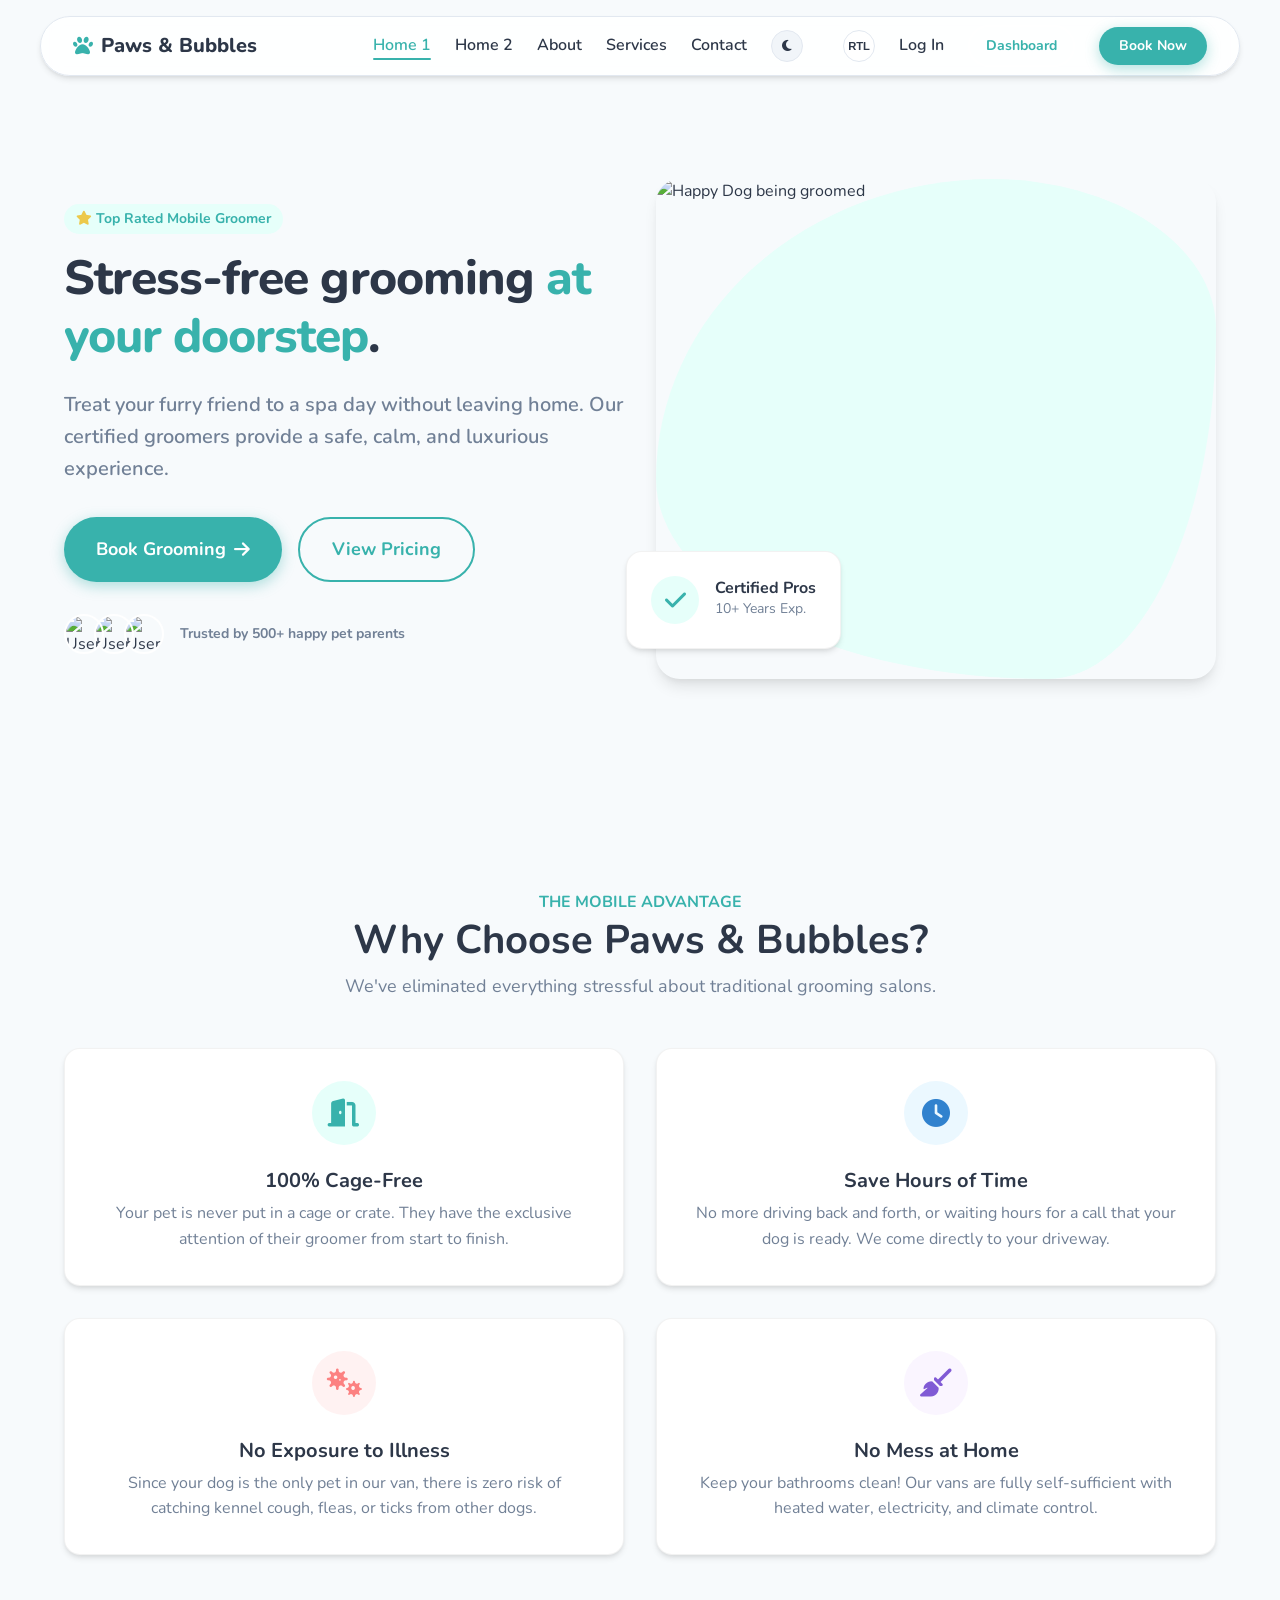
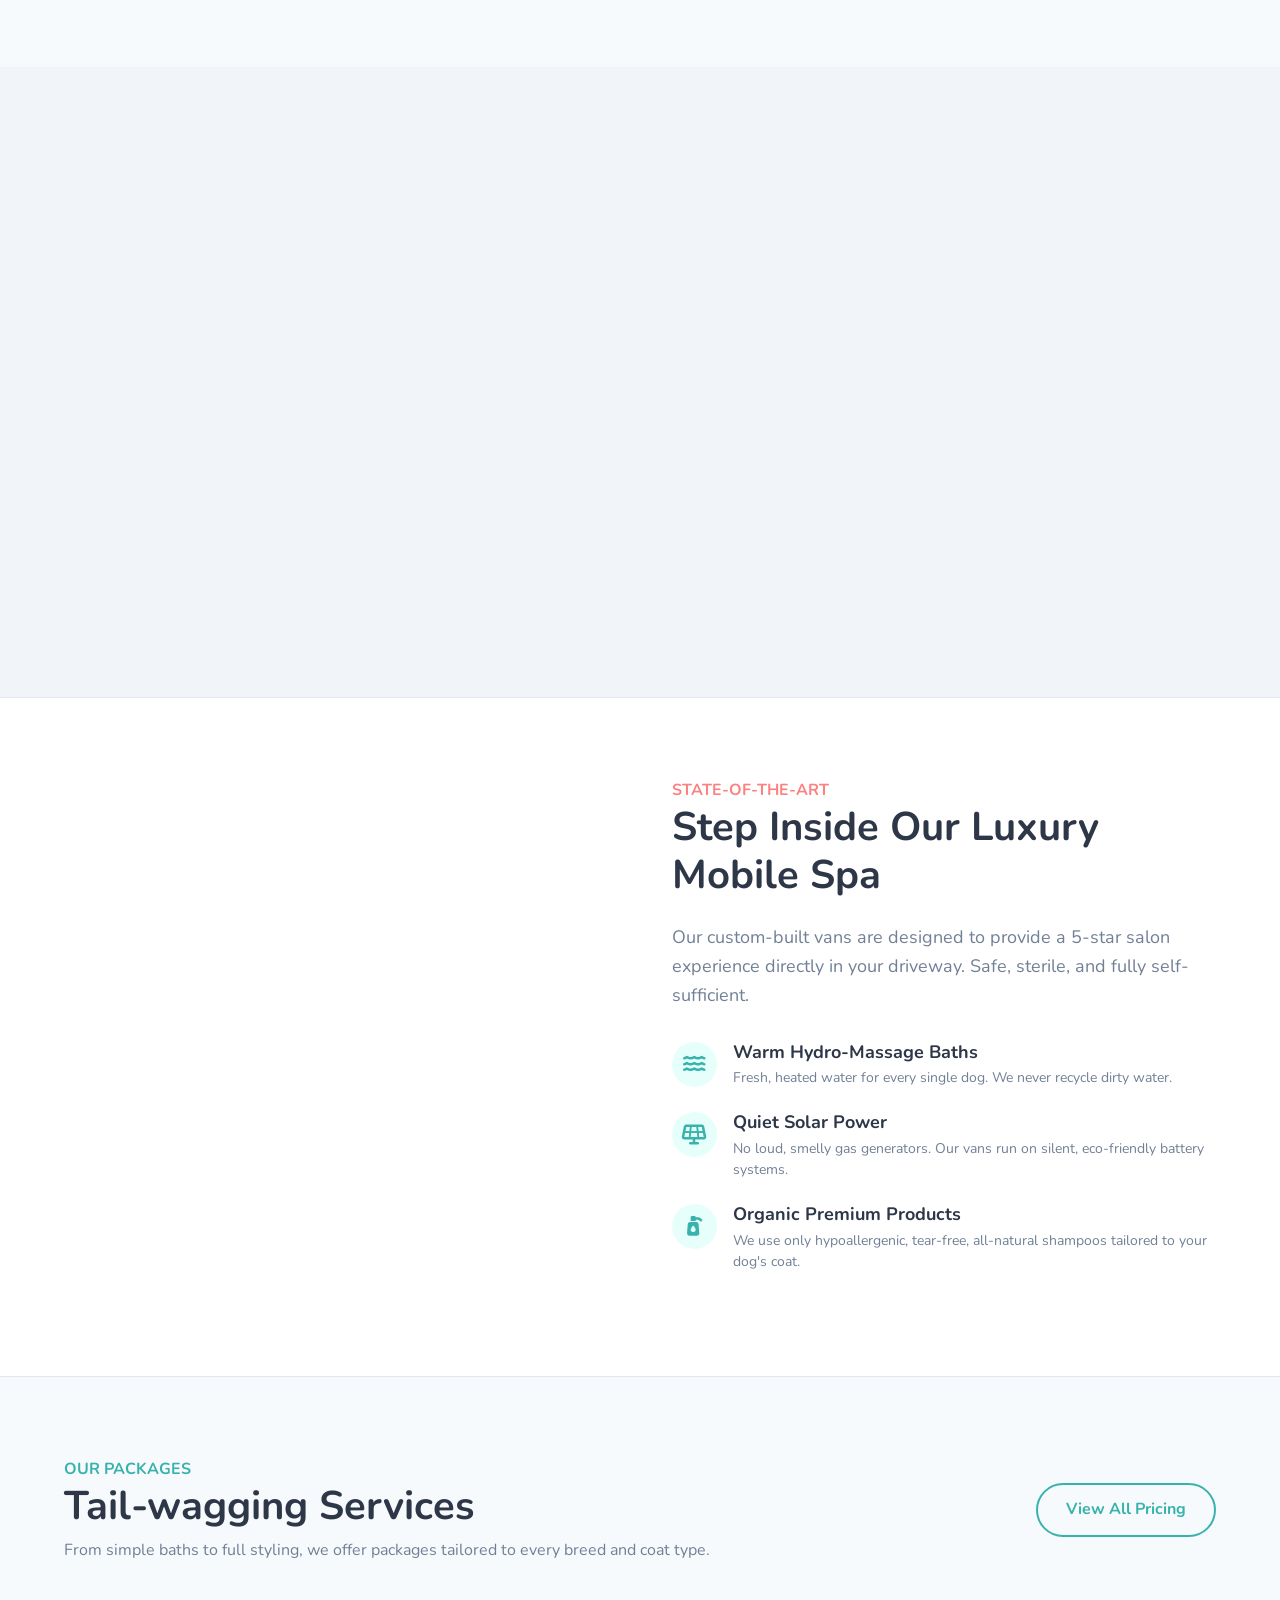
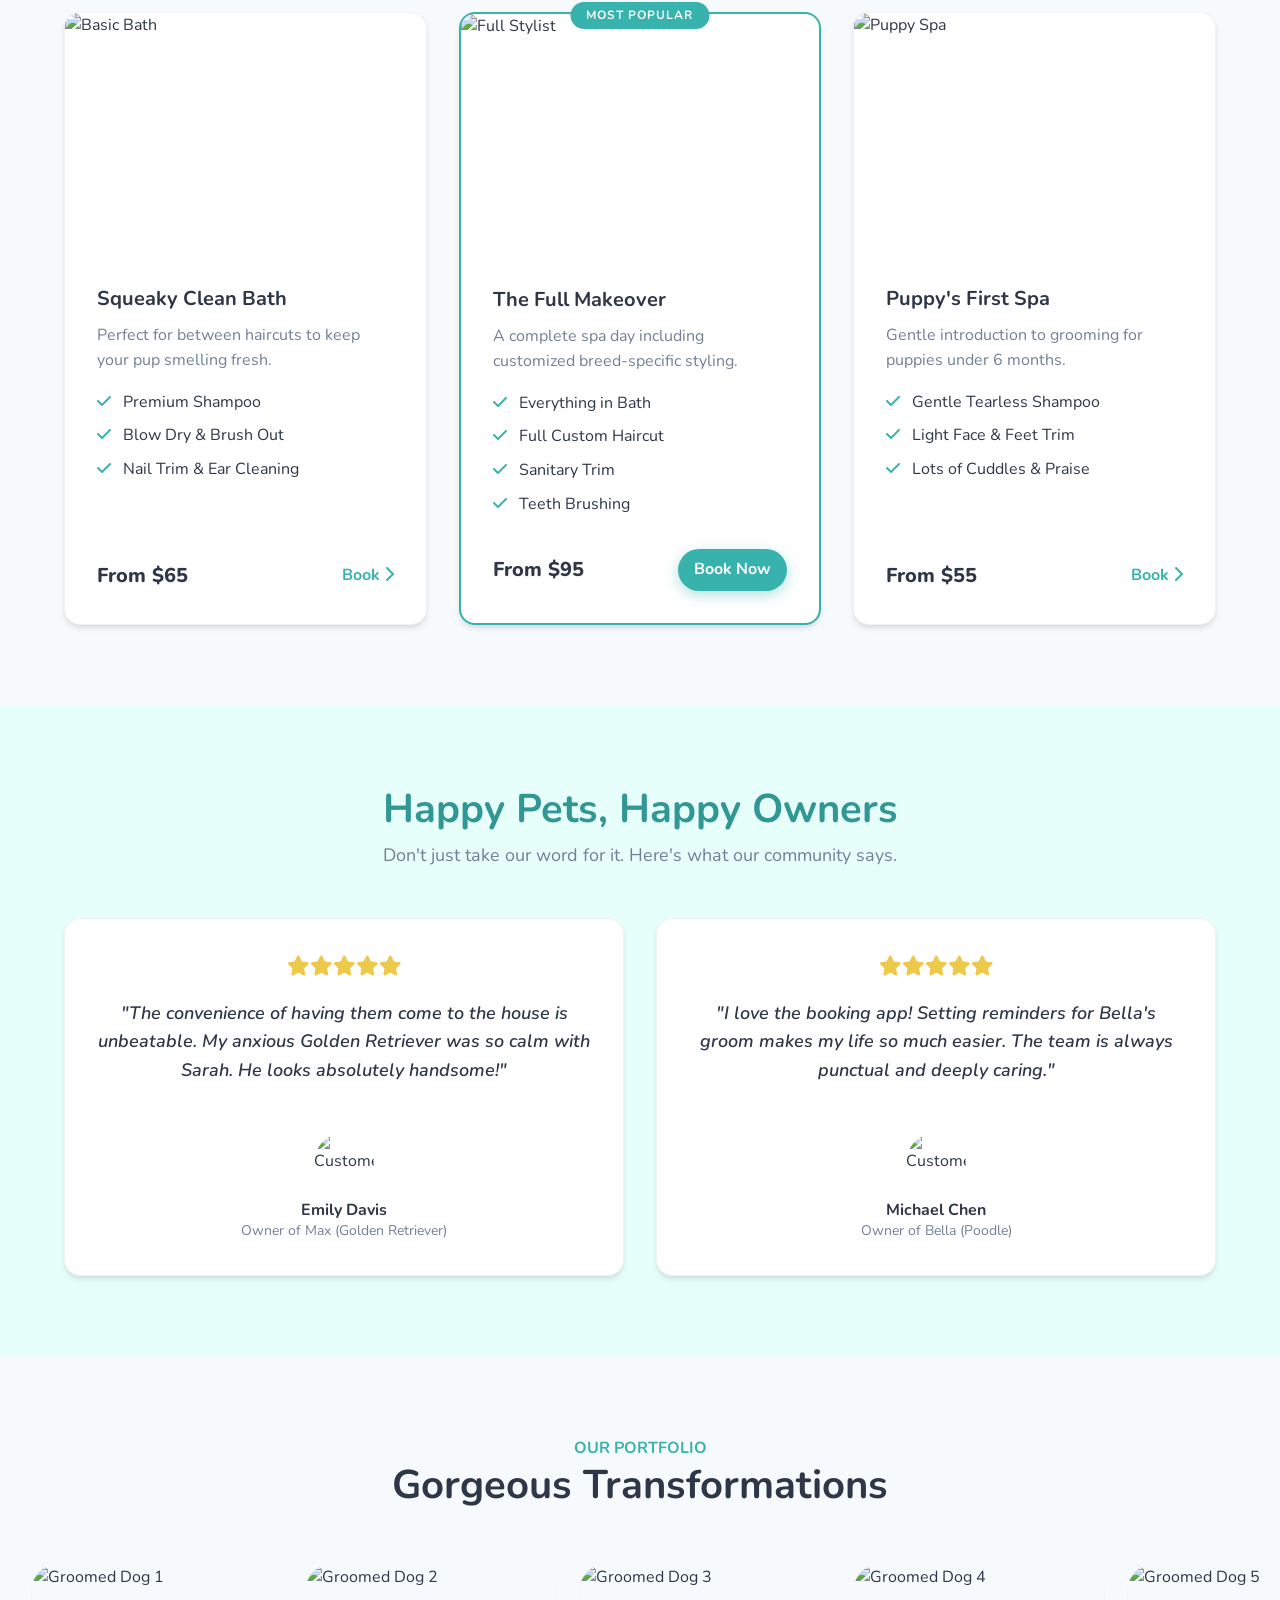
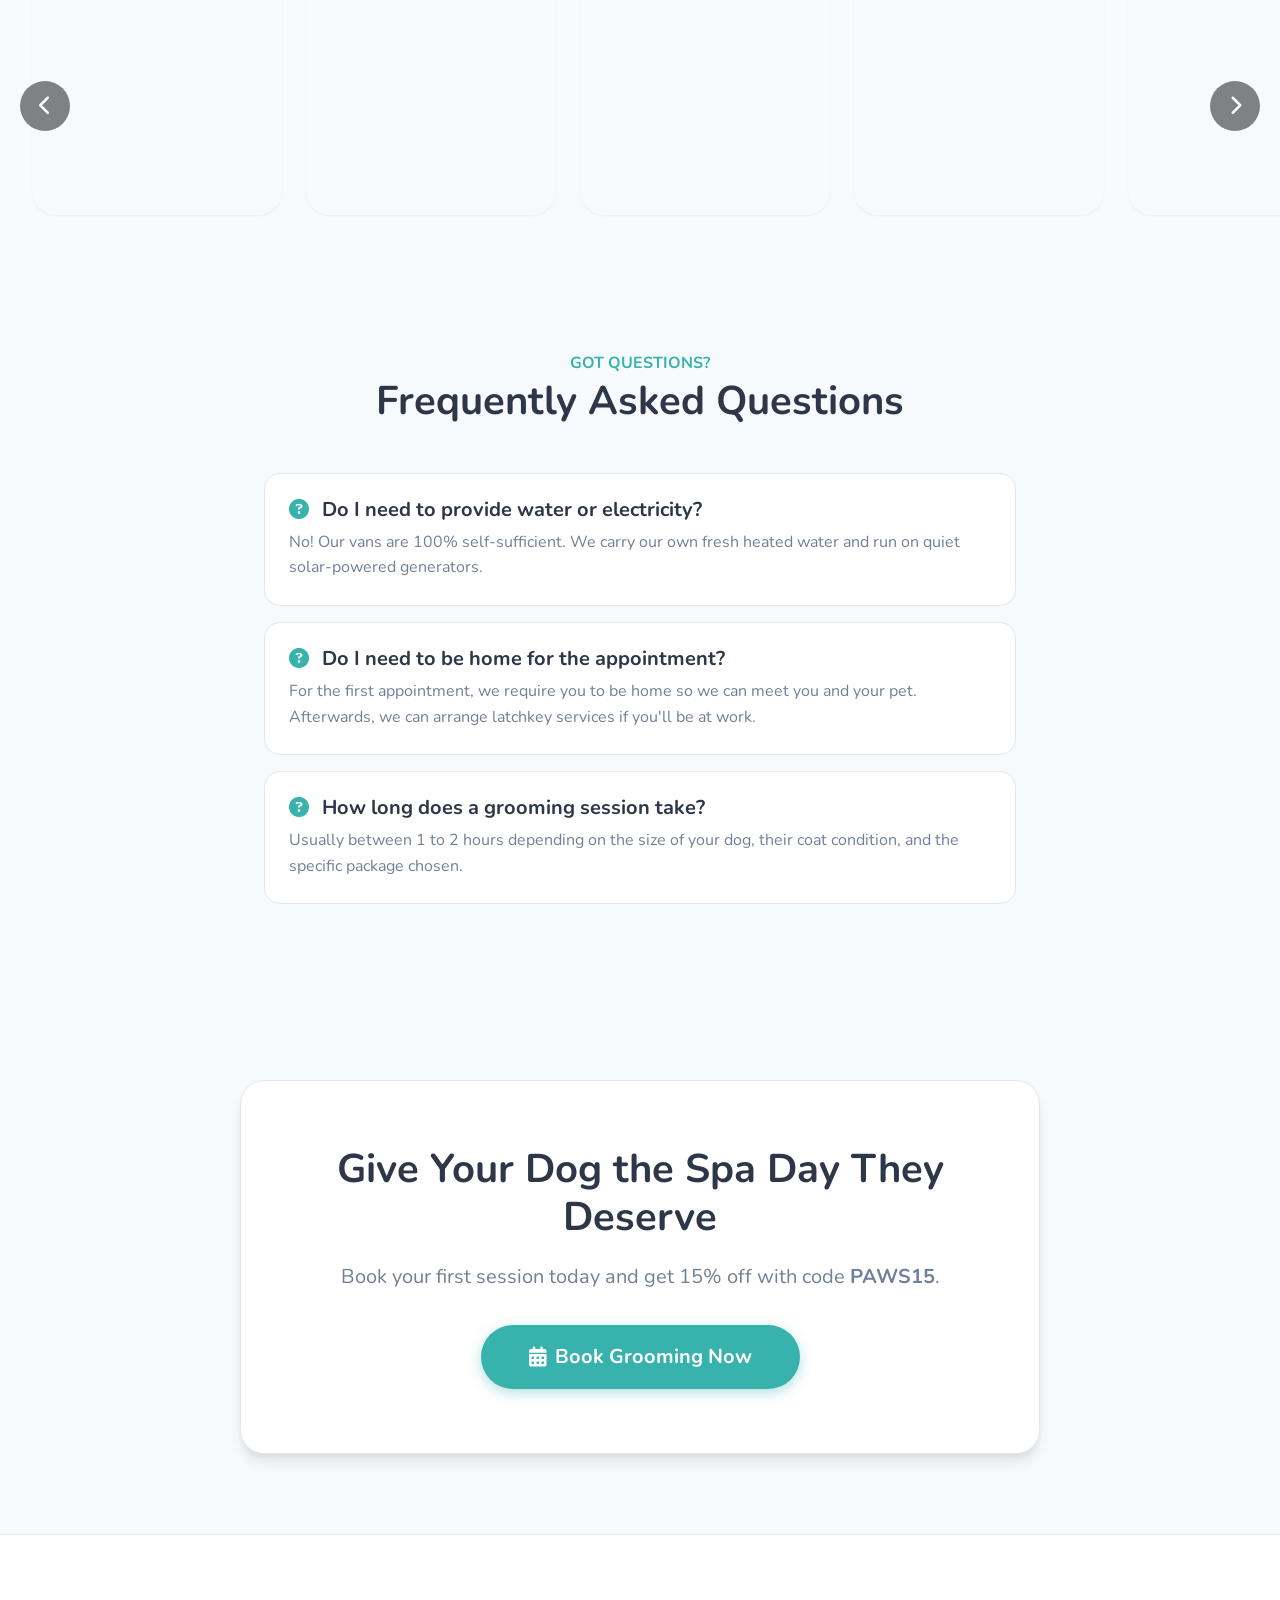
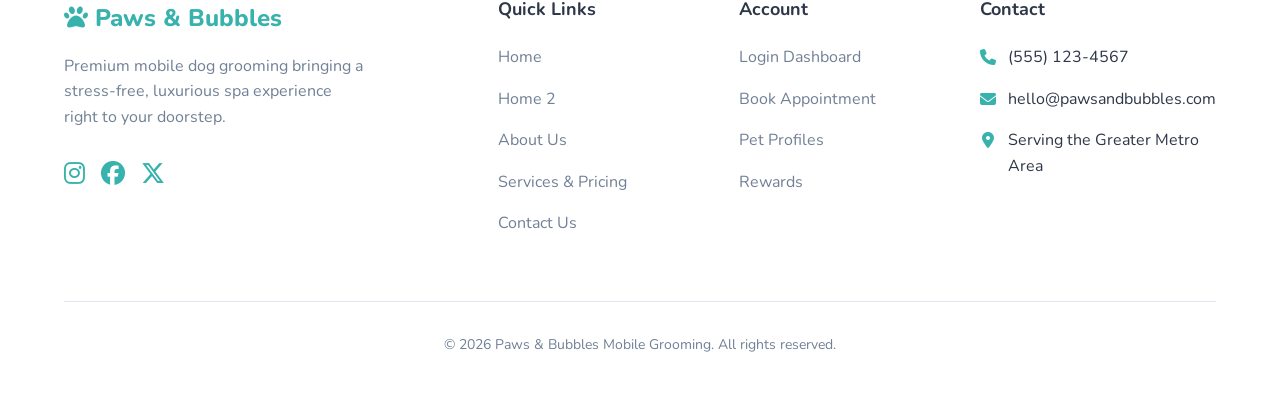
==== commit 1cb4eff6: "4th changes" ====
--- a/index.html
+++ b/index.html
@@ -196,24 +196,24 @@
           <h2 style="margin-bottom: 1.5rem;">Step Inside Our Luxury Mobile Spa</h2>
           <p style="font-size: 1.125rem; color: var(--text-muted); margin-bottom: 2rem;">Our custom-built vans are designed to provide a 5-star salon experience directly in your driveway. Safe, sterile, and fully self-sufficient.</p>
           
-          <ul style="list-style: none; padding-left: 0;">
-            <li style="display: flex; gap: 1rem; margin-bottom: 1.5rem;">
+          <ul class="feature-list" style="list-style: none; padding-left: 0;">
+            <li class="feature-item" style="display: flex; gap: 1rem; margin-bottom: 1.5rem;">
               <div style="width: 45px; height: 45px; border-radius: 50%; background: var(--primary-light); color: var(--primary); display: flex; align-items: center; justify-content: center; flex-shrink: 0; font-size: 1.25rem;"><i class="fas fa-water"></i></div>
-              <div>
+              <div class="feature-text">
                 <h4 style="margin-bottom: 0.25rem; font-size: 1.125rem;">Warm Hydro-Massage Baths</h4>
                 <p style="margin: 0; font-size: 0.875rem; color: var(--text-muted); line-height: 1.5;">Fresh, heated water for every single dog. We never recycle dirty water.</p>
               </div>
             </li>
-            <li style="display: flex; gap: 1rem; margin-bottom: 1.5rem;">
+            <li class="feature-item" style="display: flex; gap: 1rem; margin-bottom: 1.5rem;">
               <div style="width: 45px; height: 45px; border-radius: 50%; background: var(--primary-light); color: var(--primary); display: flex; align-items: center; justify-content: center; flex-shrink: 0; font-size: 1.25rem;"><i class="fas fa-solar-panel"></i></div>
-              <div>
+              <div class="feature-text">
                 <h4 style="margin-bottom: 0.25rem; font-size: 1.125rem;">Quiet Solar Power</h4>
                 <p style="margin: 0; font-size: 0.875rem; color: var(--text-muted); line-height: 1.5;">No loud, smelly gas generators. Our vans run on silent, eco-friendly battery systems.</p>
               </div>
             </li>
-            <li style="display: flex; gap: 1rem; margin-bottom: 1.5rem;">
+            <li class="feature-item" style="display: flex; gap: 1rem; margin-bottom: 1.5rem;">
               <div style="width: 45px; height: 45px; border-radius: 50%; background: var(--primary-light); color: var(--primary); display: flex; align-items: center; justify-content: center; flex-shrink: 0; font-size: 1.25rem;"><i class="fas fa-pump-soap"></i></div>
-              <div>
+              <div class="feature-text">
                 <h4 style="margin-bottom: 0.25rem; font-size: 1.125rem;">Organic Premium Products</h4>
                 <p style="margin: 0; font-size: 0.875rem; color: var(--text-muted); line-height: 1.5;">We use only hypoallergenic, tear-free, all-natural shampoos tailored to your dog's coat.</p>
               </div>
@@ -227,13 +227,13 @@
   <!-- Services Preview Section -->
   <section class="section">
     <div class="container">
-      <div class="grid grid-2" style="align-items: center; margin-bottom: 3rem;">
-        <div class="fade-in-up order-tablet-2">
+      <div class="pricing-header" style="display: flex; justify-content: space-between; align-items: center; margin-bottom: 3rem; flex-wrap: wrap; gap: 1.5rem;">
+        <div class="fade-in-up pricing-text" style="flex: 1; min-width: 300px;">
           <span class="text-primary font-bold">OUR PACKAGES</span>
-          <h2>Tail-wagging Services</h2>
-          <p>From simple baths to full styling, we offer packages tailored to every breed and coat type.</p>
-        </div>
-        <div class="fade-in-up order-tablet-1" style="text-align: center;">
+          <h2 style="margin-bottom: 0.5rem;">Tail-wagging Services</h2>
+          <p style="margin-bottom: 0;">From simple baths to full styling, we offer packages tailored to every breed and coat type.</p>
+        </div>
+        <div class="fade-in-up pricing-btn">
           <a href="services.html" class="btn btn-outline">View All Pricing</a>
         </div>
       </div>
--- a/assets/css/index.css
+++ b/assets/css/index.css
@@ -321,3 +321,36 @@
     font-size: 1rem;
   }
 }
+
+/* Pricing Header Responsive Adjustments */
+@media (max-width: 768px) {
+  .pricing-header {
+    flex-direction: column;
+    text-align: center;
+    justify-content: center !important;
+  }
+  .pricing-header .pricing-text {
+    text-align: center;
+  }
+}
+
+/* Feature List Text Centering in Tab View */
+@media (max-width: 1024px) {
+  .feature-list {
+    display: flex;
+    flex-direction: column;
+    align-items: center;
+  }
+  .feature-item {
+    flex-direction: column;
+    align-items: center !important;
+    text-align: center;
+    max-width: 400px;
+    margin-left: auto;
+    margin-right: auto;
+  }
+  .feature-text {
+    text-align: center;
+  }
+}
+
--- a/assets/css/components.css
+++ b/assets/css/components.css
@@ -443,7 +443,18 @@
     grid-template-columns: 1fr 1fr;
   }
   .decorative-blob { right: 0 !important; top: -10px !important; }
-  .climate-badge { left: 0 !important; bottom: 10px !important; }
+  .climate-badge { 
+    left: 0 !important; 
+    bottom: 10px !important; 
+    padding: 0.6rem 1rem !important; 
+    gap: 0.5rem !important;
+  }
+  .climate-badge div[style*="font-size: 1.5rem"] {
+    font-size: 1rem !important;
+  }
+  .climate-badge h4 {
+    font-size: 0.75rem !important;
+  }
 }
 
 @media (max-width: 480px) {
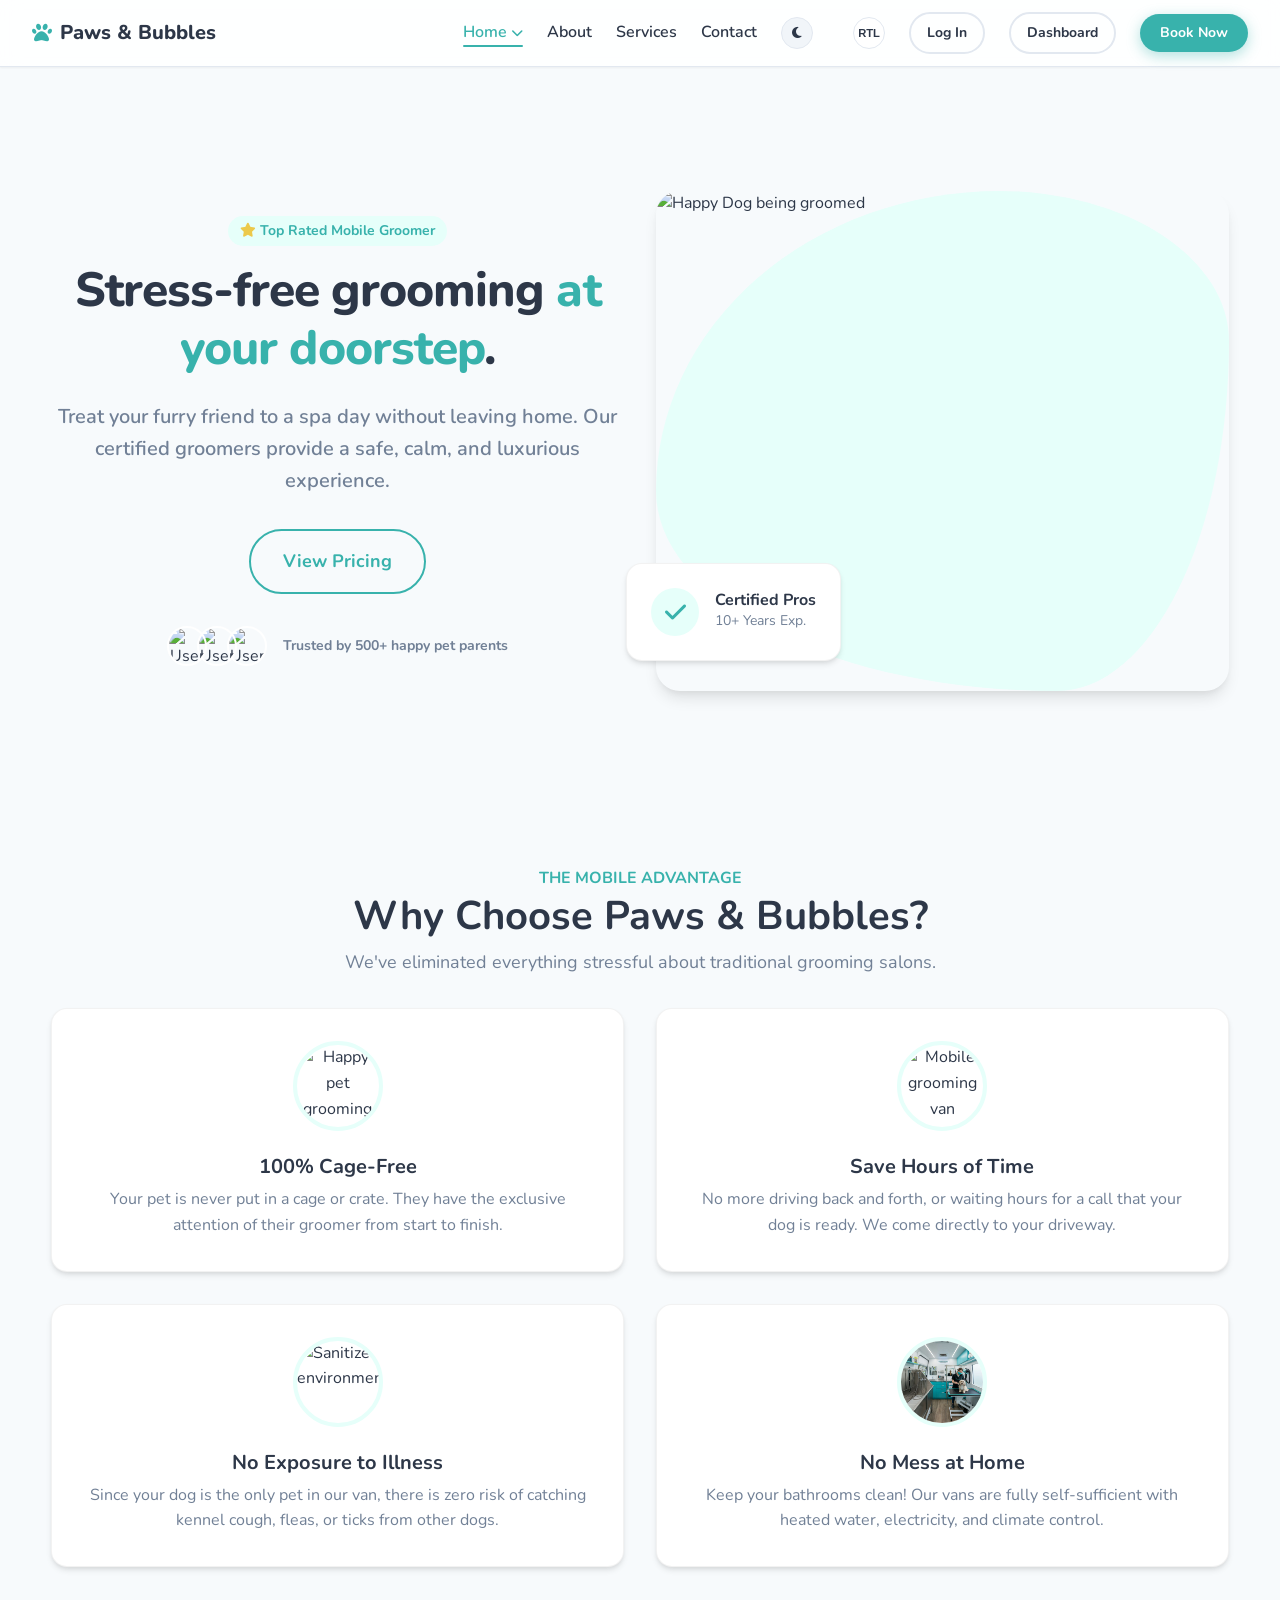
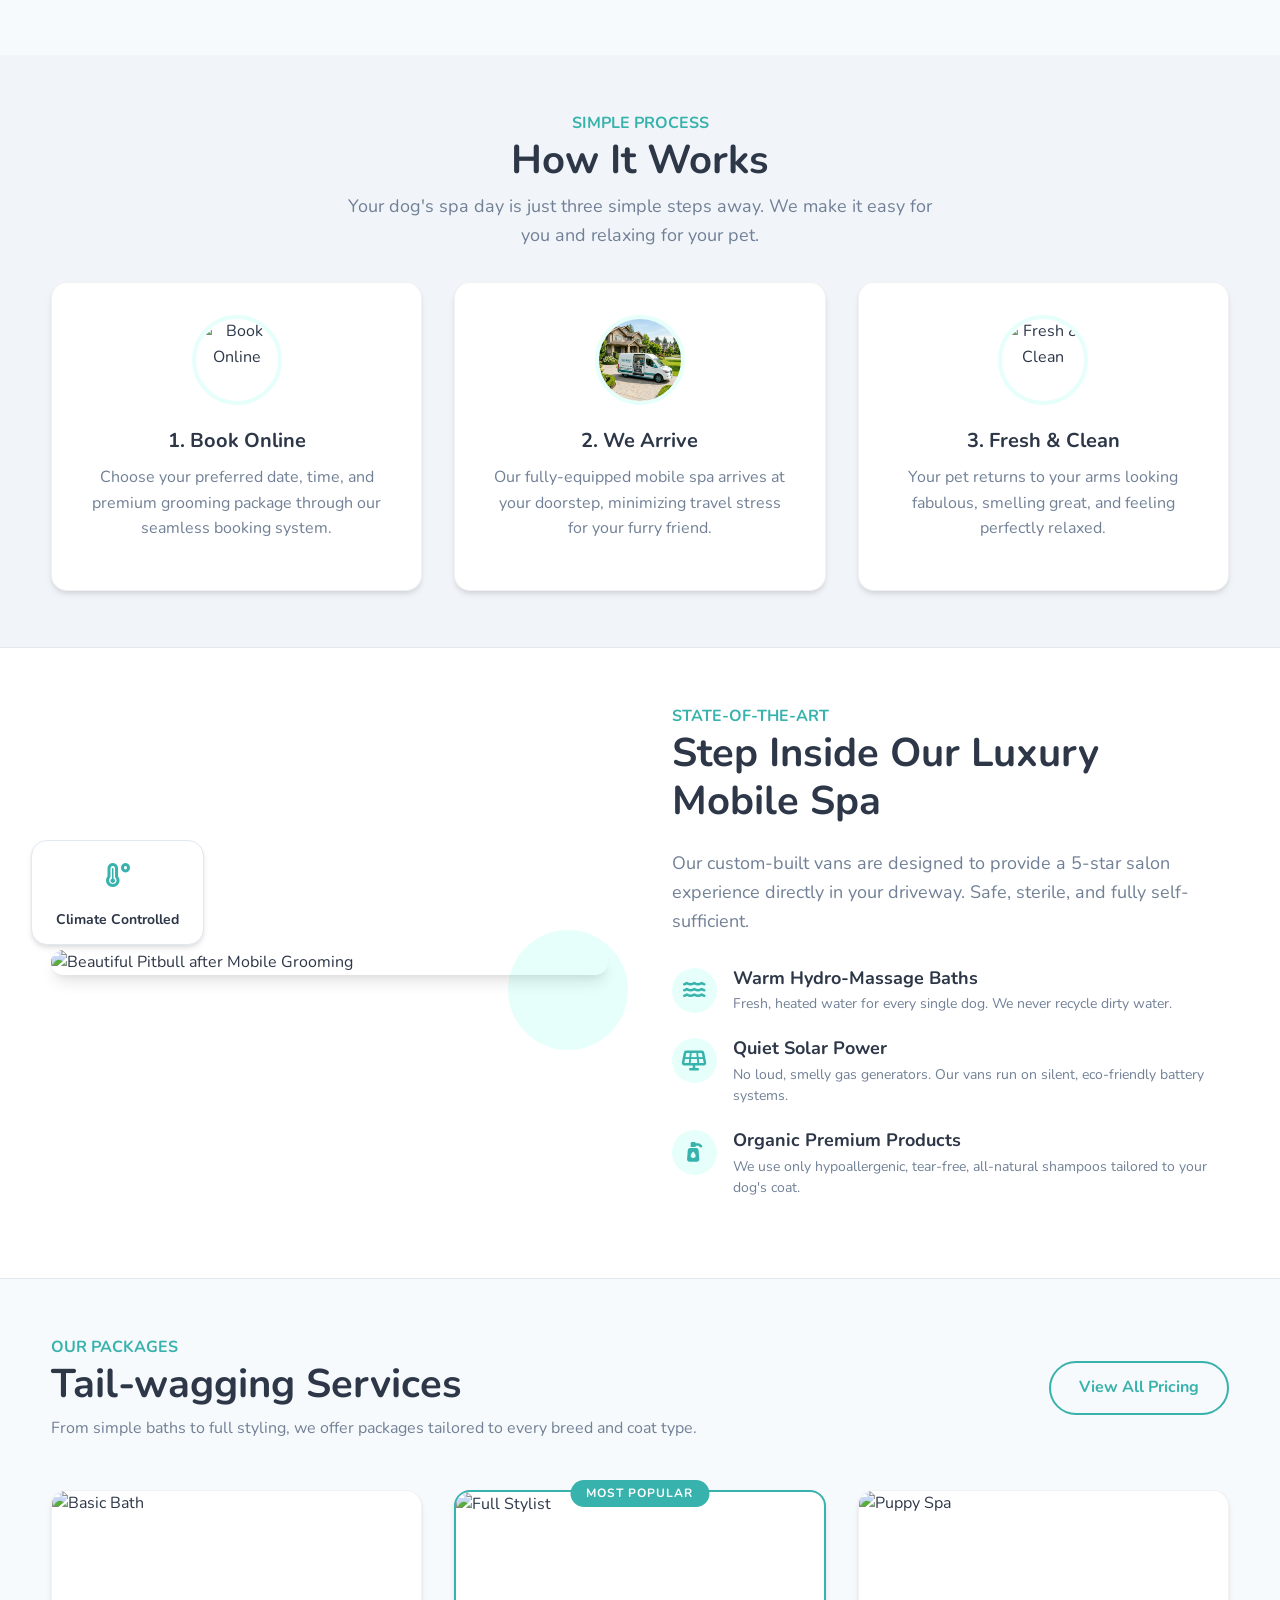
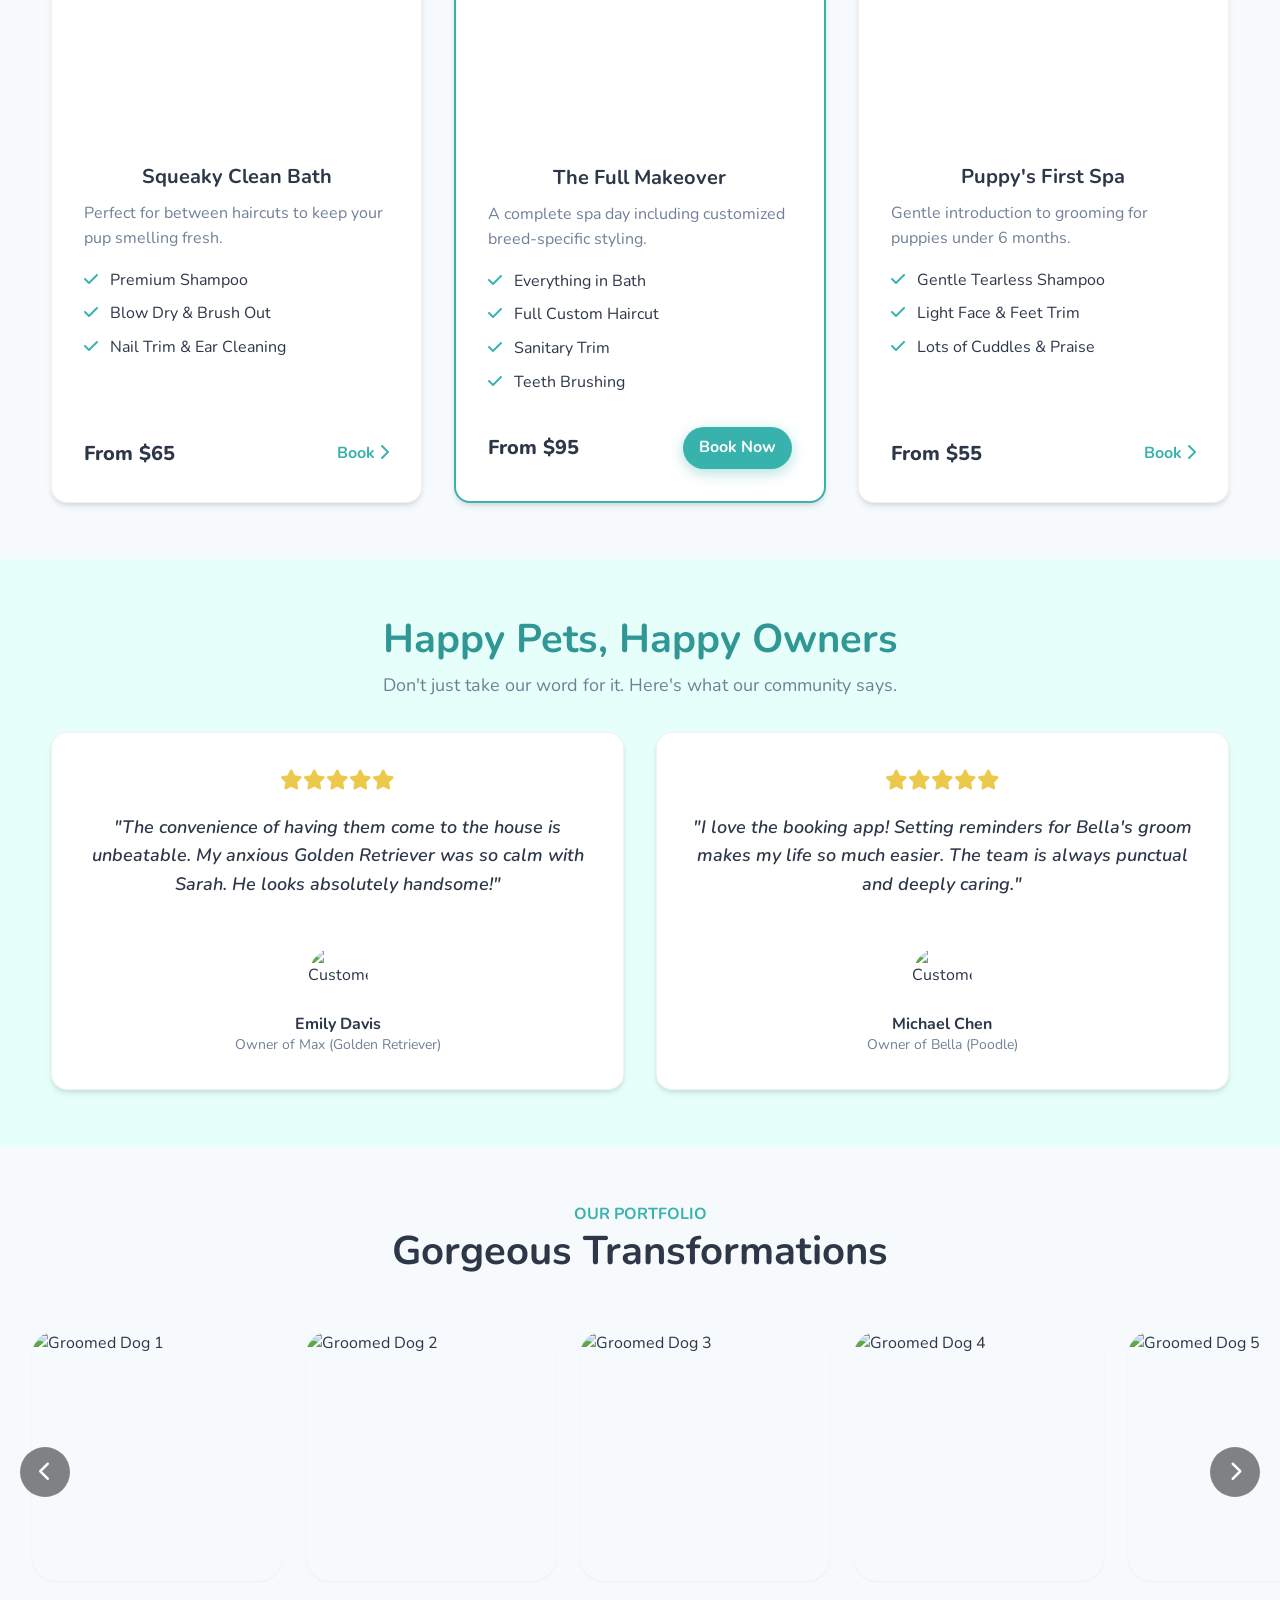
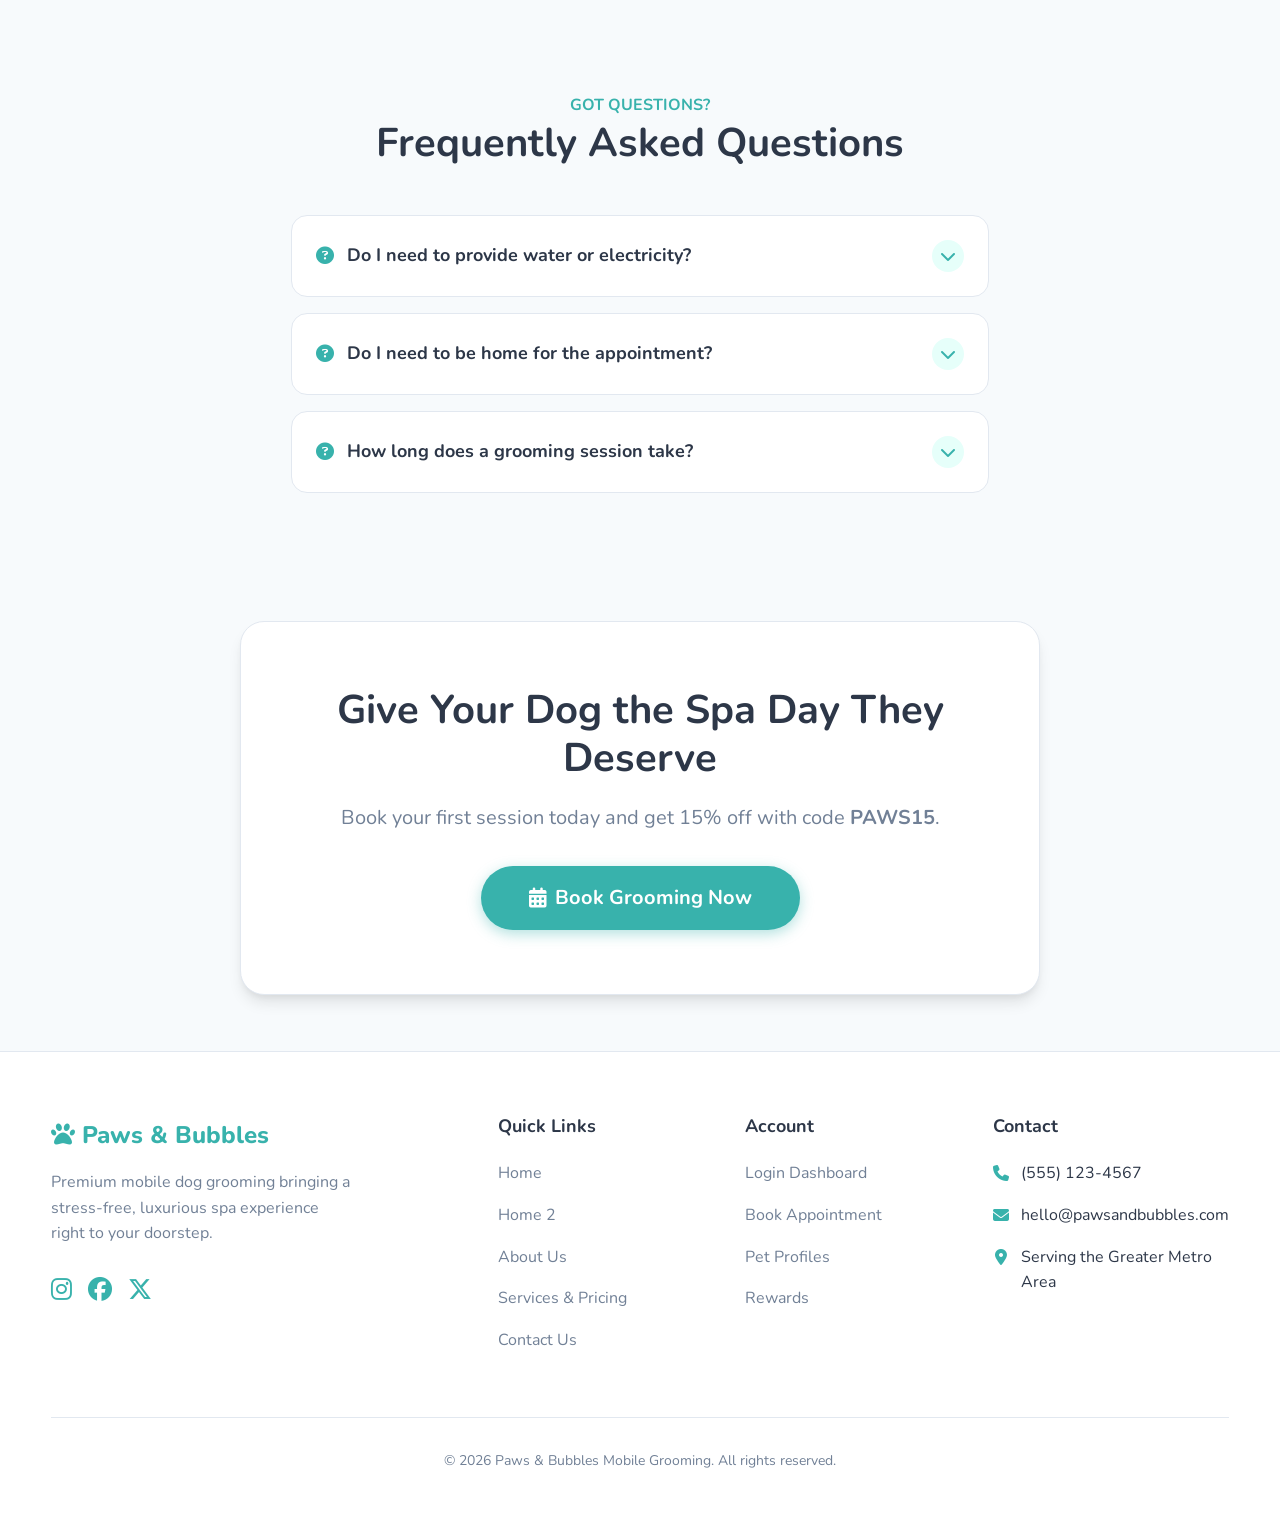
==== commit 18cdb83b: "6th changes" ====
--- a/index.html
+++ b/index.html
@@ -24,23 +24,28 @@
       <span>Paws & Bubbles</span>
     </a>
     <ul class="nav-links" style="gap: 1.5rem;">
-      <li><a href="index.html" class="nav-link active">Home 1</a></li>
-      <li><a href="index2.html" class="nav-link">Home 2</a></li>
+      <li class="dropdown">
+        <a href="#" class="nav-link active">Home <i class="fas fa-chevron-down" style="font-size: 0.75rem;"></i></a>
+        <ul class="dropdown-menu">
+          <li><a href="index.html" class="active">Home 1</a></li>
+          <li><a href="index2.html">Home 2</a></li>
+        </ul>
+      </li>
       <li><a href="about.html" class="nav-link">About</a></li>
       <li><a href="services.html" class="nav-link">Services</a></li>
       <li><a href="contact.html" class="nav-link">Contact</a></li>
-      <li>
+      <li class="mobile-toggle-item theme-btn-container">
         <button id="theme-toggle" class="theme-toggle" aria-label="Toggle Dark Mode" style="width: 32px; height: 32px; font-size: 0.8rem;">
           <i class="fas fa-moon"></i>
         </button>
       </li>
-      <li>
+      <li class="mobile-toggle-item rtl-btn-container">
         <button id="rtl-toggle" aria-label="Toggle RTL" style="width: 32px; height: 32px; font-size: 0.7rem; font-weight: 800; background: var(--surface); color: var(--text-main); border: 1px solid var(--border-color); border-radius: 50%; cursor: pointer; display: flex; align-items: center; justify-content: center;">
           RTL
         </button>
       </li>
-      <li><a href="login.html" class="nav-link">Log In</a></li>
-      <li><a href="dashboard.html" class="btn btn-outline" style="padding: 0.5rem 1rem; font-size: 0.875rem; border-color: rgba(255,255,255,0.5);">Dashboard</a></li>
+      <li><a href="login.html" class="btn btn-outline" style="padding: 0.5rem 1rem; font-size: 0.875rem; border-color: var(--border-color); color: var(--text-main);">Log In</a></li>
+      <li><a href="dashboard.html" class="btn btn-outline" style="padding: 0.5rem 1rem; font-size: 0.875rem; border-color: var(--border-color); color: var(--text-main);">Dashboard</a></li>
       <li><a href="booking.html" class="btn btn-primary" style="padding: 0.5rem 1.25rem; font-size: 0.875rem;">Book Now</a></li>
     </ul>
     <button id="menu-toggle" class="menu-toggle"><i class="fas fa-bars"></i></button>
@@ -50,18 +55,17 @@
   <header class="section" style="padding-top: 8rem; min-height: 90vh; display: flex; align-items: center; overflow: hidden;">
     <div class="container">
       <div class="grid grid-2" style="align-items: center;">
-        <div class="hero-content fade-in-up">
+        <div class="hero-content fade-in-up" style="text-align: center;">
           <span class="badge" style="margin-bottom: 1rem;"><i class="fas fa-star" style="color: #ecc94b;"></i> Top Rated Mobile Groomer</span>
           <h1>Stress-free grooming <span class="text-primary">at your doorstep</span>.</h1>
-          <p style="font-size: 1.25rem; font-weight: 600; margin-bottom: 2rem;">
+          <p style="font-size: 1.25rem; font-weight: 600; margin-bottom: 2rem; margin-left: auto; margin-right: auto; max-width: 600px;">
             Treat your furry friend to a spa day without leaving home. Our certified groomers provide a safe, calm, and luxurious experience.
           </p>
-          <div style="display: flex; gap: 1rem; flex-wrap: wrap;">
-            <a href="booking.html" class="btn btn-primary" style="font-size: 1.125rem; padding: 1rem 2rem;">Book Grooming <i class="fas fa-arrow-right"></i></a>
+          <div style="display: flex; gap: 1rem; flex-wrap: wrap; justify-content: center;">
             <a href="services.html" class="btn btn-outline" style="font-size: 1.125rem; padding: 1rem 2rem;">View Pricing</a>
           </div>
           
-          <div style="margin-top: 2rem; display: flex; align-items: center; gap: 1rem;">
+          <div style="margin-top: 2rem; display: flex; align-items: center; gap: 1rem; justify-content: center;">
             <div style="display: flex;">
               <img src="https://i.pravatar.cc/100?img=1" alt="User" style="width: 40px; height: 40px; border-radius: 50%; border: 2px solid white; margin-right: -10px; z-index: 3;">
               <img src="https://i.pravatar.cc/100?img=2" alt="User" style="width: 40px; height: 40px; border-radius: 50%; border: 2px solid white; margin-right: -10px; z-index: 2;">
@@ -104,33 +108,25 @@
       
       <div class="grid grid-2" style="margin-bottom: 2rem;">
         <div class="card fade-in-up delay-100 text-center">
-          <div class="card-icon" style="margin: 0 auto 1.5rem; background-color: #e6fffa; color: var(--primary);">
-            <i class="fas fa-door-open"></i>
-          </div>
+          <img src="https://images.unsplash.com/photo-1516734212186-a967f81ad0d7?auto=format&fit=crop&q=80&w=200" alt="Happy pet grooming" class="card-image">
           <h3 class="card-title" style="margin-bottom: 0.5rem;">100% Cage-Free</h3>
           <p style="color: var(--text-muted); margin: 0;">Your pet is never put in a cage or crate. They have the exclusive attention of their groomer from start to finish.</p>
         </div>
         
         <div class="card fade-in-up delay-200 text-center">
-          <div class="card-icon" style="margin: 0 auto 1.5rem; background-color: #ebf8ff; color: #3182ce;">
-            <i class="fas fa-clock"></i>
-          </div>
+          <img src="https://images.unsplash.com/photo-1527526029430-319f10814151?auto=format&fit=crop&w=200" alt="Mobile grooming van" class="card-image">
           <h3 class="card-title" style="margin-bottom: 0.5rem;">Save Hours of Time</h3>
           <p style="color: var(--text-muted); margin: 0;">No more driving back and forth, or waiting hours for a call that your dog is ready. We come directly to your driveway.</p>
         </div>
 
         <div class="card fade-in-up delay-300 text-center">
-          <div class="card-icon" style="margin: 0 auto 1.5rem; background-color: rgba(252, 129, 129, 0.1); color: var(--accent);">
-            <i class="fas fa-viruses"></i>
-          </div>
+          <img src="https://images.unsplash.com/photo-1581888227599-779811939961?auto=format&fit=crop&q=80&w=200" alt="Sanitized environment" class="card-image">
           <h3 class="card-title" style="margin-bottom: 0.5rem;">No Exposure to Illness</h3>
           <p style="color: var(--text-muted); margin: 0;">Since your dog is the only pet in our van, there is zero risk of catching kennel cough, fleas, or ticks from other dogs.</p>
         </div>
 
         <div class="card fade-in-up delay-400 text-center">
-          <div class="card-icon" style="margin: 0 auto 1.5rem; background-color: #faf5ff; color: #805ad5;">
-            <i class="fas fa-broom"></i>
-          </div>
+          <img src="assets/images/van-interior.png" alt="Clean van interior" class="card-image">
           <h3 class="card-title" style="margin-bottom: 0.5rem;">No Mess at Home</h3>
           <p style="color: var(--text-muted); margin: 0;">Keep your bathrooms clean! Our vans are fully self-sufficient with heated water, electricity, and climate control.</p>
         </div>
@@ -149,25 +145,19 @@
       
       <div class="grid grid-3">
         <div class="card fade-in-up delay-100 text-center">
-          <div class="card-icon" style="margin: 0 auto 1.5rem;">
-            <i class="far fa-calendar-check"></i>
-          </div>
+          <img src="https://images.unsplash.com/photo-1512428559087-560fa5ceab42?auto=format&fit=crop&q=80&w=200" alt="Book Online" class="card-image">
           <h3 class="card-title">1. Book Online</h3>
           <p>Choose your preferred date, time, and premium grooming package through our seamless booking system.</p>
         </div>
         
         <div class="card fade-in-up delay-200 text-center">
-          <div class="card-icon" style="margin: 0 auto 1.5rem; background-color: rgba(252, 129, 129, 0.1); color: var(--accent);">
-            <i class="fas fa-truck"></i>
-          </div>
+          <img src="assets/images/we-arrive.png" alt="We Arrive" class="card-image">
           <h3 class="card-title">2. We Arrive</h3>
           <p>Our fully-equipped mobile spa arrives at your doorstep, minimizing travel stress for your furry friend.</p>
         </div>
         
         <div class="card fade-in-up delay-300 text-center">
-          <div class="card-icon" style="margin: 0 auto 1.5rem;">
-            <i class="fas fa-dog"></i>
-          </div>
+          <img src="https://images.unsplash.com/photo-1535930891776-0c2dfb7fda1a?auto=format&fit=crop&q=80&w=200" alt="Fresh & Clean" class="card-image">
           <h3 class="card-title">3. Fresh & Clean</h3>
           <p>Your pet returns to your arms looking fabulous, smelling great, and feeling perfectly relaxed.</p>
         </div>
@@ -242,7 +232,7 @@
         <!-- Basic Bath -->
         <div class="card fade-in-up delay-100">
           <img src="https://images.unsplash.com/photo-1505628346881-b72b27e84530?auto=format&fit=crop&q=80&w=600&h=400" alt="Basic Bath" style="border-radius: calc(var(--radius-md) - 2px) calc(var(--radius-md) - 2px) 0 0; margin: -2rem -2rem 1.5rem -2rem; width: calc(100% + 4rem); max-width: none; height: 250px; object-fit: cover; object-position: center 20%; display: block;">
-          <h3 class="card-title">Squeaky Clean Bath</h3>
+          <h3 class="card-title" style="text-align: center;">Squeaky Clean Bath</h3>
           <p>Perfect for between haircuts to keep your pup smelling fresh.</p>
           <ul style="list-style: none; margin-bottom: 1.5rem; flex-grow: 1;">
             <li style="margin-bottom: 0.5rem;"><i class="fas fa-check text-primary" style="margin-right: 0.5rem;"></i> Premium Shampoo</li>
@@ -259,7 +249,7 @@
         <div class="card fade-in-up delay-200" style="border: 2px solid var(--primary); position: relative;">
           <div style="position: absolute; top: -12px; left: 50%; transform: translateX(-50%); background: var(--primary); color: white; padding: 0.25rem 1rem; border-radius: var(--radius-full); font-size: 0.75rem; font-weight: 700; letter-spacing: 1px;">MOST POPULAR</div>
           <img src="https://images.unsplash.com/photo-1516734212186-a967f81ad0d7?auto=format&fit=crop&q=80&w=600&h=400" alt="Full Stylist" style="border-radius: calc(var(--radius-md) - 2px) calc(var(--radius-md) - 2px) 0 0; margin: -2rem -2rem 1.5rem -2rem; width: calc(100% + 4rem); max-width: none; height: 250px; object-fit: cover; object-position: center 20%; display: block;">
-          <h3 class="card-title">The Full Makeover</h3>
+          <h3 class="card-title" style="text-align: center;">The Full Makeover</h3>
           <p>A complete spa day including customized breed-specific styling.</p>
           <ul style="list-style: none; margin-bottom: 1.5rem; flex-grow: 1;">
             <li style="margin-bottom: 0.5rem;"><i class="fas fa-check text-primary" style="margin-right: 0.5rem;"></i> Everything in Bath</li>
@@ -276,7 +266,7 @@
         <!-- Spa Extra -->
         <div class="card fade-in-up delay-300">
            <img src="https://images.unsplash.com/photo-1548199973-03cce0bbc87b?auto=format&fit=crop&q=80&w=600&h=400" alt="Puppy Spa" style="border-radius: calc(var(--radius-md) - 2px) calc(var(--radius-md) - 2px) 0 0; margin: -2rem -2rem 1.5rem -2rem; width: calc(100% + 4rem); max-width: none; height: 250px; object-fit: cover; object-position: center 20%; display: block;">
-          <h3 class="card-title">Puppy's First Spa</h3>
+          <h3 class="card-title" style="text-align: center;">Puppy's First Spa</h3>
           <p>Gentle introduction to grooming for puppies under 6 months.</p>
           <ul style="list-style: none; margin-bottom: 1.5rem; flex-grow: 1;">
             <li style="margin-bottom: 0.5rem;"><i class="fas fa-check text-primary" style="margin-right: 0.5rem;"></i> Gentle Tearless Shampoo</li>
@@ -347,6 +337,10 @@
         <img src="https://images.unsplash.com/photo-1516734212186-a967f81ad0d7?auto=format&fit=crop&q=80&w=400&h=400" alt="Groomed Dog 4" style="width: 250px; height: 250px; object-fit: cover; border-radius: var(--radius-lg); box-shadow: var(--shadow-sm); flex-shrink: 0; transition: transform 0.3s ease;" onmouseover="this.style.transform='scale(1.05)'" onmouseout="this.style.transform='scale(1)'">
         <img src="https://images.unsplash.com/photo-1517849845537-4d257902454a?auto=format&fit=crop&q=80&w=400&h=400" alt="Groomed Dog 5" style="width: 250px; height: 250px; object-fit: cover; border-radius: var(--radius-lg); box-shadow: var(--shadow-sm); flex-shrink: 0; transition: transform 0.3s ease;" onmouseover="this.style.transform='scale(1.05)'" onmouseout="this.style.transform='scale(1)'">
         <img src="https://images.unsplash.com/photo-1625316708582-7c38734be31d?auto=format&fit=crop&q=80&w=400&h=400" alt="Groomed Dog 6" style="width: 250px; height: 250px; object-fit: cover; border-radius: var(--radius-lg); box-shadow: var(--shadow-sm); flex-shrink: 0; transition: transform 0.3s ease;" onmouseover="this.style.transform='scale(1.05)'" onmouseout="this.style.transform='scale(1)'">
+        <img src="assets/images/portfolio-7.png" alt="Groomed Poodle" style="width: 250px; height: 250px; object-fit: cover; border-radius: var(--radius-lg); box-shadow: var(--shadow-sm); flex-shrink: 0; transition: transform 0.3s ease;" onmouseover="this.style.transform='scale(1.05)'" onmouseout="this.style.transform='scale(1)'">
+        <img src="assets/images/portfolio-8.png" alt="Groomed Samoyed" style="width: 250px; height: 250px; object-fit: cover; border-radius: var(--radius-lg); box-shadow: var(--shadow-sm); flex-shrink: 0; transition: transform 0.3s ease;" onmouseover="this.style.transform='scale(1.05)'" onmouseout="this.style.transform='scale(1)'">
+        <img src="assets/images/portfolio-9.png" alt="Groomed Schnauzer" style="width: 250px; height: 250px; object-fit: cover; border-radius: var(--radius-lg); box-shadow: var(--shadow-sm); flex-shrink: 0; transition: transform 0.3s ease;" onmouseover="this.style.transform='scale(1.05)'" onmouseout="this.style.transform='scale(1)'">
+        <img src="assets/images/portfolio-10.png" alt="Groomed Golden Retriever" style="width: 250px; height: 250px; object-fit: cover; border-radius: var(--radius-lg); box-shadow: var(--shadow-sm); flex-shrink: 0; transition: transform 0.3s ease;" onmouseover="this.style.transform='scale(1.05)'" onmouseout="this.style.transform='scale(1)'">
       </div>
       <button class="slider-btn next" id="slider-next" aria-label="Next Gallary"><i class="fas fa-chevron-right"></i></button>
     </div>
@@ -382,22 +376,56 @@
     </div>
     <div class="container" style="max-width: 800px;">
       
-      <div class="fade-in-up delay-100" style="background: var(--surface); border: 1px solid var(--border-color); border-radius: var(--radius-md); margin-bottom: 1rem; padding: 1.5rem;">
-        <h4 style="font-size: 1.25rem; margin-bottom: 0.5rem;"><i class="fas fa-question-circle text-primary" style="margin-right: 0.5rem;"></i> Do I need to provide water or electricity?</h4>
-        <p style="color: var(--text-muted); margin-bottom: 0;">No! Our vans are 100% self-sufficient. We carry our own fresh heated water and run on quiet solar-powered generators.</p>
-      </div>
-
-      <div class="fade-in-up delay-200" style="background: var(--surface); border: 1px solid var(--border-color); border-radius: var(--radius-md); margin-bottom: 1rem; padding: 1.5rem;">
-        <h4 style="font-size: 1.25rem; margin-bottom: 0.5rem;"><i class="fas fa-question-circle text-primary" style="margin-right: 0.5rem;"></i> Do I need to be home for the appointment?</h4>
-        <p style="color: var(--text-muted); margin-bottom: 0;">For the first appointment, we require you to be home so we can meet you and your pet. Afterwards, we can arrange latchkey services if you'll be at work.</p>
-      </div>
-
-      <div class="fade-in-up delay-300" style="background: var(--surface); border: 1px solid var(--border-color); border-radius: var(--radius-md); margin-bottom: 1rem; padding: 1.5rem;">
-        <h4 style="font-size: 1.25rem; margin-bottom: 0.5rem;"><i class="fas fa-question-circle text-primary" style="margin-right: 0.5rem;"></i> How long does a grooming session take?</h4>
-        <p style="color: var(--text-muted); margin-bottom: 0;">Usually between 1 to 2 hours depending on the size of your dog, their coat condition, and the specific package chosen.</p>
-      </div>
-
-    </div>
+      <div class="faq-item fade-in-up delay-100">
+        <div class="faq-header">
+          <h4><i class="fas fa-question-circle text-primary" style="margin-right: 0.8rem;"></i> Do I need to provide water or electricity?</h4>
+          <div class="faq-toggle"><i class="fas fa-chevron-down"></i></div>
+        </div>
+        <div class="faq-content">
+          <p style="color: var(--text-muted); margin: 0;">No! Our vans are 100% self-sufficient. We carry our own fresh heated water (over 50 gallons) and run on quiet, eco-friendly solar-powered battery systems.</p>
+        </div>
+      </div>
+
+      <div class="faq-item fade-in-up delay-200">
+        <div class="faq-header">
+          <h4><i class="fas fa-question-circle text-primary" style="margin-right: 0.8rem;"></i> Do I need to be home for the appointment?</h4>
+          <div class="faq-toggle"><i class="fas fa-chevron-down"></i></div>
+        </div>
+        <div class="faq-content">
+          <p style="color: var(--text-muted); margin: 0;">For the first appointment, we require you to be home so we can meet you and your pet. Afterwards, once we are acquainted, we can arrange secure latchkey services if you need to be out.</p>
+        </div>
+      </div>
+
+      <div class="faq-item fade-in-up delay-300">
+        <div class="faq-header">
+          <h4><i class="fas fa-question-circle text-primary" style="margin-right: 0.8rem;"></i> How long does a grooming session take?</h4>
+          <div class="faq-toggle"><i class="fas fa-chevron-down"></i></div>
+        </div>
+        <div class="faq-content">
+          <p style="color: var(--text-muted); margin: 0;">Usually between 1.5 to 2.5 hours depending on the breed, size, and coat condition. We focus on one-on-one attention, so we never rush the process.</p>
+        </div>
+      </div>
+
+    </div>
+
+    <script>
+      document.querySelectorAll('.faq-header').forEach(header => {
+        header.addEventListener('click', () => {
+          const item = header.parentElement;
+          const isActive = item.classList.contains('active');
+          
+          // Close all other items
+          document.querySelectorAll('.faq-item').forEach(otherItem => {
+            otherItem.classList.remove('active');
+          });
+          
+          // Toggle current item
+          if (!isActive) {
+            item.classList.add('active');
+          }
+        });
+      });
+    </script>
   </section>
 
   <!-- CTA Section -->
--- a/assets/css/index.css
+++ b/assets/css/index.css
@@ -6,8 +6,8 @@
   --primary-hover: #319795;
   --primary-light: #e6fffa;
   --secondary: #fdfbf7; /* Warm Beige */
-  --accent: #fc8181; /* Soft Coral Pink */
-  --accent-hover: #f56565;
+  --accent: #38b2ac; /* Matches Primary Teal */
+  --accent-hover: #319795;
   
   --bg-color: #f7fafc; /* Very Light Gray */
   --surface: #ffffff;
@@ -38,7 +38,7 @@
   --primary-hover: #38b2ac;
   --primary-light: rgba(56, 178, 172, 0.2);
   --secondary: #1a202c;
-  --accent: #fc8181;
+  --accent: #4fd1c5;
   
   --bg-color: #0f172a;
   --surface: #1e293b;
@@ -107,18 +107,18 @@
 /* Base Layout Helpers */
 .container {
   width: 100%;
-  max-width: 1200px;
+  max-width: 1600px;
   margin: 0 auto;
-  padding: 0 1.5rem;
+  padding: 0 4%;
 }
 
 .section {
-  padding: 5rem 0;
+  padding: 3.5rem 0;
 }
 
 .section-title {
   text-align: center;
-  margin-bottom: 3rem;
+  margin-bottom: 2rem;
 }
 
 .section-title h2 {
--- a/assets/css/components.css
+++ b/assets/css/components.css
@@ -83,14 +83,90 @@
   gap: 1rem;
 }
 
+/* DROPDOWN MENU */
+.dropdown {
+  position: relative;
+}
+
+.dropdown-menu {
+  position: absolute;
+  top: 100%;
+  left: 0;
+  width: 180px;
+  background: var(--surface);
+  border-radius: var(--radius-md);
+  box-shadow: var(--shadow-lg);
+  display: flex;
+  flex-direction: column;
+  padding: 0.75rem 0;
+  opacity: 0;
+  visibility: hidden;
+  transform: translateY(10px);
+  transition: all var(--transition-normal);
+  list-style: none;
+  z-index: 100;
+  border: 1px solid var(--border-color);
+  backdrop-filter: blur(10px);
+  -webkit-backdrop-filter: blur(10px);
+}
+
+[data-theme="dark"] .dropdown-menu {
+  background: rgba(30, 41, 59, 0.95);
+}
+
+.dropdown:hover .dropdown-menu {
+  opacity: 1;
+  visibility: visible;
+  transform: translateY(0);
+}
+
+.dropdown-menu li a {
+  padding: 0.75rem 1.5rem;
+  font-weight: 600;
+  color: var(--text-main);
+  transition: all var(--transition-fast);
+  display: block;
+}
+
+.dropdown-menu li a:hover,
+.dropdown-menu li a.active {
+  background-color: var(--primary-light);
+  color: var(--primary);
+  padding-left: 2rem;
+}
+
+.dropdown-menu li a.active {
+  border-left: 4px solid var(--primary);
+}
+
+/* Navbar container needs relative for dropdown if floating-nav is used */
+@media (min-width: 1151px) {
+  .floating-nav .nav-links {
+    position: relative;
+  }
+}
+
 .menu-toggle {
   display: none;
-  background: none;
+  background: transparent;
   border: none;
+  padding: 0.5rem;
+  margin: 0;
   font-size: 1.5rem;
   color: var(--text-main);
   cursor: pointer;
   z-index: 1001; /* Above mobile menu */
+  -webkit-appearance: none;
+  appearance: none;
+  outline: none;
+  box-shadow: none;
+  border-radius: var(--radius-sm);
+  transition: background-color var(--transition-fast), color var(--transition-fast), transform var(--transition-bounce);
+}
+
+.menu-toggle:hover, .menu-toggle:focus {
+  background-color: var(--surface-alt);
+  color: var(--primary);
 }
 
 .theme-toggle {
@@ -152,7 +228,7 @@
 .btn-accent {
   background-color: var(--accent);
   color: #fff;
-  box-shadow: 0 4px 14px 0 rgba(252, 129, 129, 0.39);
+  box-shadow: 0 4px 14px 0 rgba(56, 178, 172, 0.39);
 }
 
 .btn-accent:hover {
@@ -221,6 +297,23 @@
   box-shadow: 0 10px 15px -3px rgba(56, 178, 172, 0.4);
 }
 
+.card-image {
+  width: 90px;
+  height: 90px;
+  border-radius: var(--radius-full);
+  object-fit: cover;
+  margin: 0 auto 1.5rem;
+  transition: all var(--transition-bounce);
+  border: 4px solid var(--primary-light);
+  display: block;
+}
+
+.card:hover .card-image {
+  transform: scale(1.1);
+  border-color: var(--primary);
+  box-shadow: 0 10px 15px -3px rgba(56, 178, 172, 0.2);
+}
+
 .card-title {
   font-size: 1.25rem;
   margin-bottom: 0.75rem;
@@ -368,11 +461,10 @@
 }
 
 .footer-socials a:hover {
-  color: var(--primary-hover);
+  color: #ffffff;
   transform: translateY(-3px) scale(1.1);
 }
 
-/* MEDIA QUERIES */
 @media (max-width: 1150px) {
   .nav-links {
     position: fixed;
@@ -387,17 +479,64 @@
     flex-direction: column;
     justify-content: flex-start;
     align-items: center;
-    padding-top: 4rem;
-    padding-bottom: 2rem;
+    padding-top: 5rem;
+    padding-bottom: 2.5rem;
     box-shadow: var(--shadow-xl);
-    transition: left var(--transition-normal), visibility var(--transition-normal);
+    transition: all var(--transition-normal);
     z-index: 1000;
     visibility: hidden;
+  }
+
+  .dropdown-menu {
+    position: static;
+    width: 100%;
+    opacity: 1;
+    visibility: visible;
+    transform: none;
+    box-shadow: none;
+    background: transparent;
+    border: none;
+    display: none;
+    padding: 0;
+    list-style: none;
+    text-align: center;
+  }
+
+  .dropdown:hover .dropdown-menu {
+    display: flex;
+    flex-direction: column;
+    margin-top: 0.5rem;
+    background: var(--surface-alt);
+    border-radius: var(--radius-sm);
+  }
+
+  .dropdown-menu li a {
+    padding: 0.75rem 1rem;
+    font-size: 0.95rem;
   }
   
   .nav-links.active {
     left: 0;
     visibility: visible;
+  }
+  
+  /* Teleport toggles next to hamburger menu on mobile */
+  .nav-links li.mobile-toggle-item {
+    position: fixed !important;
+    top: 1.25rem;
+    z-index: 1002;
+    visibility: visible !important;
+    padding: 0 !important;
+    margin: 0 !important;
+    list-style: none;
+  }
+  
+  .nav-links li.rtl-btn-container {
+    right: 5.5rem;
+  }
+  
+  .nav-links li.theme-btn-container {
+    right: 8rem;
   }
   
   .menu-toggle {
@@ -430,8 +569,55 @@
     justify-content: center;
   }
   
+  /* Centering flex containers (badges, lists) inside centered grids */
+  .grid-2 div[style*="display: flex"],
+  .grid-3 div[style*="display: flex"] {
+    justify-content: center;
+  }
+
+  .grid-2 div[style*="flex-direction: column"],
+  .grid-3 div[style*="flex-direction: column"] {
+    align-items: center;
+  }
+  
   .order-tablet-1 { order: 1; }
   .order-tablet-2 { order: 2; }
+}
+
+@media (max-width: 576px) {
+  .navbar {
+    padding: 0.5rem 0;
+  }
+  
+  .navbar .container {
+    padding: 0 1.25rem;
+  }
+
+  .navbar-brand {
+    font-size: 1.1rem;
+    white-space: nowrap;
+    gap: 0.25rem;
+  }
+  
+  .navbar-brand i {
+    font-size: 1.25rem;
+  }
+  
+  .floating-nav {
+    padding: 0.5rem 1.25rem;
+  }
+  
+  .nav-links li.mobile-toggle-item {
+    top: 0.85rem;
+  }
+  
+  .nav-links li.rtl-btn-container {
+    right: 4.25rem;
+  }
+  
+  .nav-links li.theme-btn-container {
+    right: 6.75rem;
+  }
 }
 
 @media (max-width: 768px) {
@@ -467,28 +653,181 @@
 
 .floating-nav {
   position: fixed;
-  top: 1rem;
-  left: 50%;
-  transform: translateX(-50%);
-  width: calc(100% - 2rem);
-  max-width: 1200px;
+  top: 0;
+  left: 0;
+  width: 100%;
   background: rgba(255, 255, 255, 0.85);
   backdrop-filter: blur(10px);
   -webkit-backdrop-filter: blur(10px);
-  border-radius: 100px;
-  padding: 0.5rem 2rem;
+  border-bottom: 1px solid var(--border-color);
+  padding: 0.75rem 2rem;
   z-index: 1000;
+  box-shadow: var(--shadow-sm);
+  display: flex;
+  justify-content: space-between;
+  align-items: center;
+  transition: all 0.3s ease;
+}
+
+[data-theme="dark"] .floating-nav { background: rgba(30, 41, 59, 0.85); }
+
+@keyframes slideDownNav {
+  from { opacity: 0; top: -70px; }
+  to { opacity: 1; top: 0; }
+}
+
+/* FAQ Accordion */
+.faq-item {
+  background: var(--surface);
+  border: 1px solid var(--border-color);
+  border-radius: var(--radius-md);
+  margin-bottom: 1rem;
+  overflow: hidden;
+  transition: all 0.3s ease;
+}
+
+.faq-item:hover {
+  border-color: var(--primary-hover);
   box-shadow: var(--shadow-md);
+}
+
+.faq-item.active {
+  border-color: var(--primary);
+  box-shadow: var(--shadow-lg);
+}
+
+.faq-header {
+  padding: 1.5rem;
+  display: flex;
+  justify-content: space-between;
+  align-items: center;
+  cursor: pointer;
+}
+
+.faq-header h4 {
+  margin: 0;
+  font-size: 1.125rem;
+  font-weight: 700;
+  display: flex;
+  align-items: center;
+}
+
+.faq-toggle {
+  width: 32px;
+  height: 32px;
+  border-radius: 50%;
+  background: var(--primary-light);
+  color: var(--primary);
+  display: flex;
+  align-items: center;
+  justify-content: center;
+  transition: all 0.3s ease;
+  flex-shrink: 0;
+}
+
+.faq-item.active .faq-toggle {
+  transform: rotate(180deg);
+  background: var(--primary);
+  color: white;
+}
+
+.faq-content {
+  max-height: 0;
+  overflow: hidden;
+  transition: max-height 0.4s cubic-bezier(0.4, 0, 0.2, 1), padding 0.3s ease;
+  padding: 0 1.5rem;
+}
+
+.faq-item.active .faq-content {
+  max-height: 500px; /* Large enough for any answer */
+  padding-bottom: 1.5rem;
+}
+
+.faq-content p {
+  font-size: 1rem;
+  line-height: 1.6;
+}
+
+/* Team Card */
+.team-card {
+  background: rgba(255, 255, 255, 0.03);
+  border: 1px solid rgba(255, 255, 255, 0.08);
+  border-radius: var(--radius-lg);
+  padding: 3rem 2rem;
+  transition: all 0.4s cubic-bezier(0.165, 0.84, 0.44, 1);
+  height: 100%;
+  display: flex;
+  flex-direction: column;
+  align-items: center;
+  backdrop-filter: blur(10px);
+  -webkit-backdrop-filter: blur(10px);
+}
+
+.team-card:hover {
+  transform: translateY(-12px);
+  background: rgba(255, 255, 255, 0.06);
+  border-color: var(--primary);
+  box-shadow: 0 20px 40px -10px rgba(56, 178, 172, 0.3);
+}
+
+.team-card img {
+  border: 4px solid rgba(255, 255, 255, 0.1);
+  transition: all 0.4s ease;
+  width: 180px;
+  height: 180px;
+  border-radius: 50%;
+  object-fit: cover;
+  margin-bottom: 2rem;
+  display: block;
+}
+
+.team-card:hover img {
+  border-color: var(--primary);
+  transform: scale(1.05);
+}
+
+.team-card h3 {
+  margin-bottom: 0.5rem;
+  color: white;
+}
+
+.team-card .stylist-title {
+  color: var(--primary);
+  font-weight: 700;
+  margin-bottom: 1.5rem;
+  font-size: 0.875rem;
+  text-transform: uppercase;
+  letter-spacing: 1px;
+}
+
+.team-card p.bio {
+  font-size: 0.935rem;
+  color: rgba(255, 255, 255, 0.7);
+  line-height: 1.6;
+  margin: 0;
+}
+/* Size Selector Tabs */
+.size-tab {
+  background: var(--surface);
+  color: var(--text-main);
   border: 1px solid var(--border-color);
-  display: flex;
-  justify-content: space-between;
-  align-items: center;
+  padding: 0.75rem 2rem;
+  border-radius: 50px;
+  cursor: pointer;
+  font-weight: 600;
   transition: all 0.3s ease;
-}
-
-[data-theme="dark"] .floating-nav { background: rgba(30, 41, 59, 0.85); }
-
-@keyframes slideDownNav {
-  from { opacity: 0; top: -50px; }
-  to { opacity: 1; top: 1rem; }
-}
+  min-width: 160px;
+  font-size: 1.1rem;
+}
+
+.size-tab:hover {
+  background: var(--primary-light);
+  border-color: var(--primary);
+}
+
+.size-tab.active {
+  background: var(--primary);
+  color: white;
+  border-color: var(--primary);
+  box-shadow: 0 4px 12px rgba(45, 212, 191, 0.3);
+}
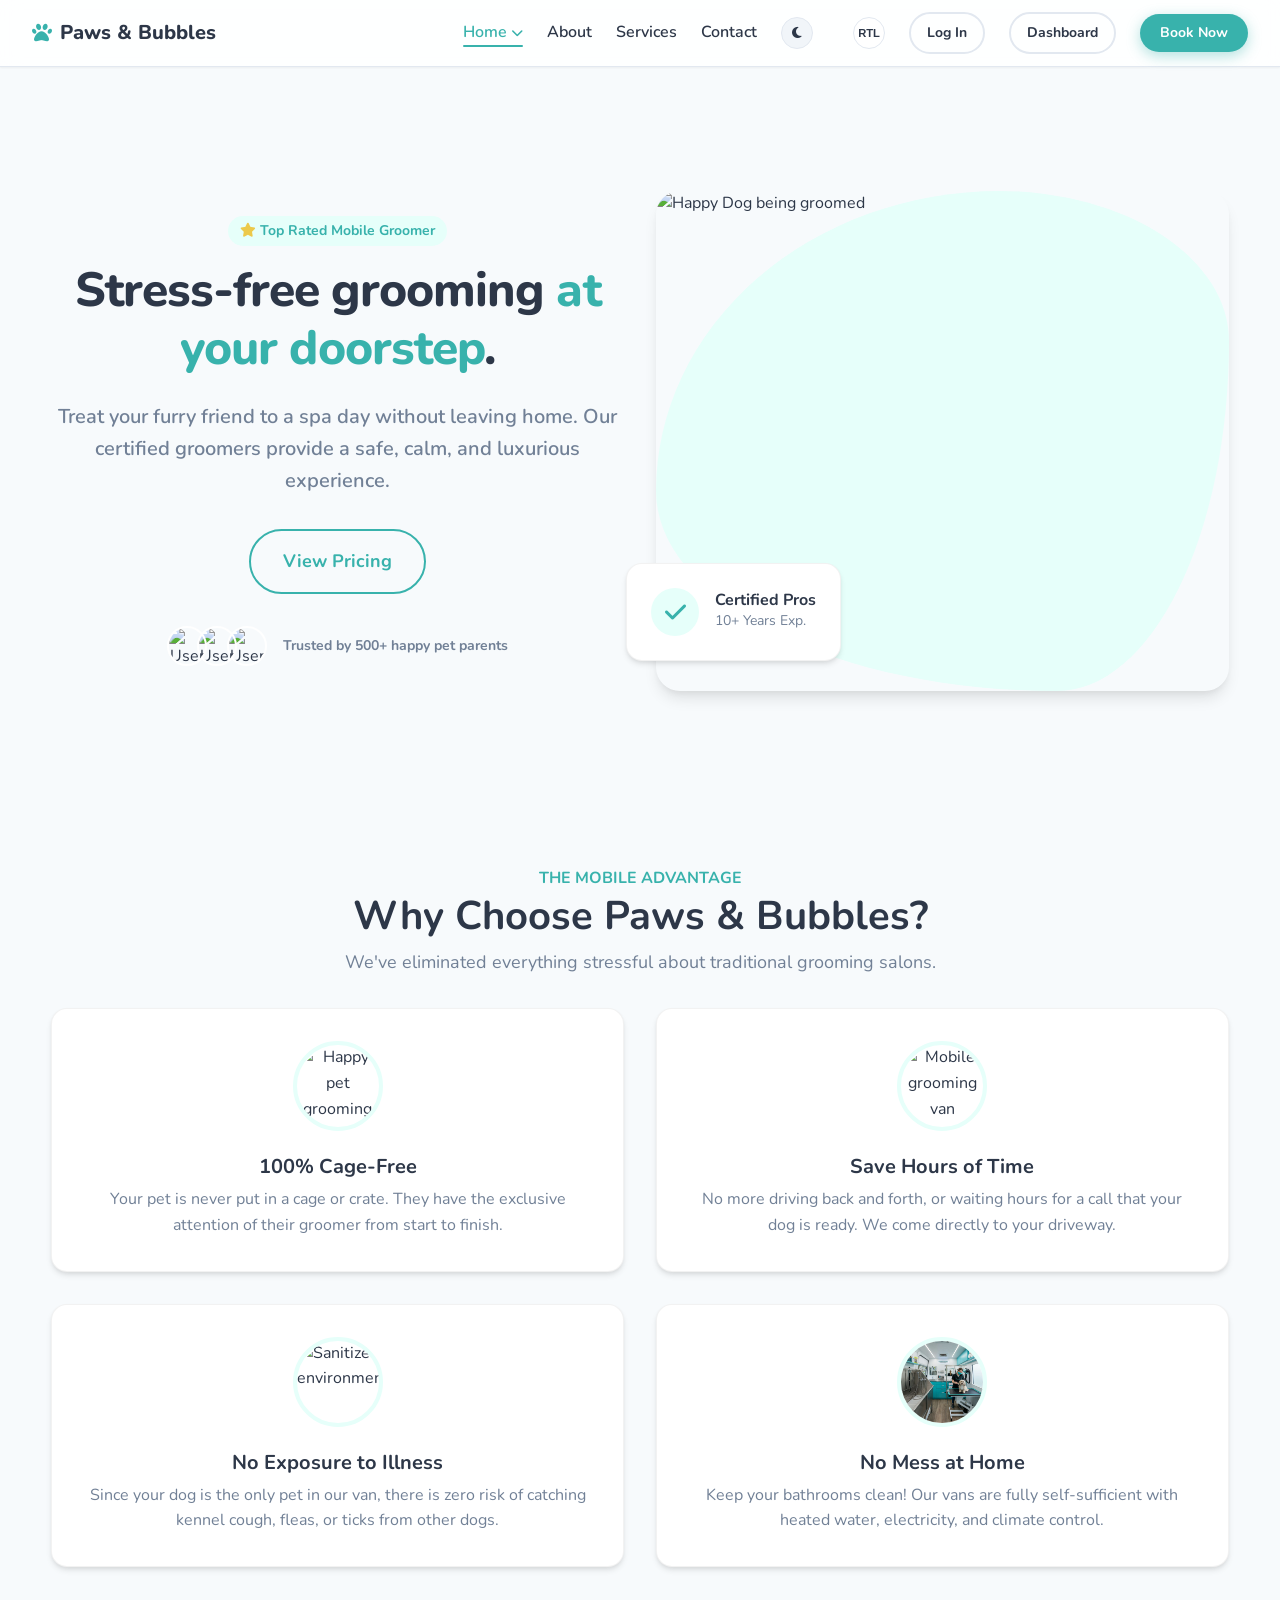
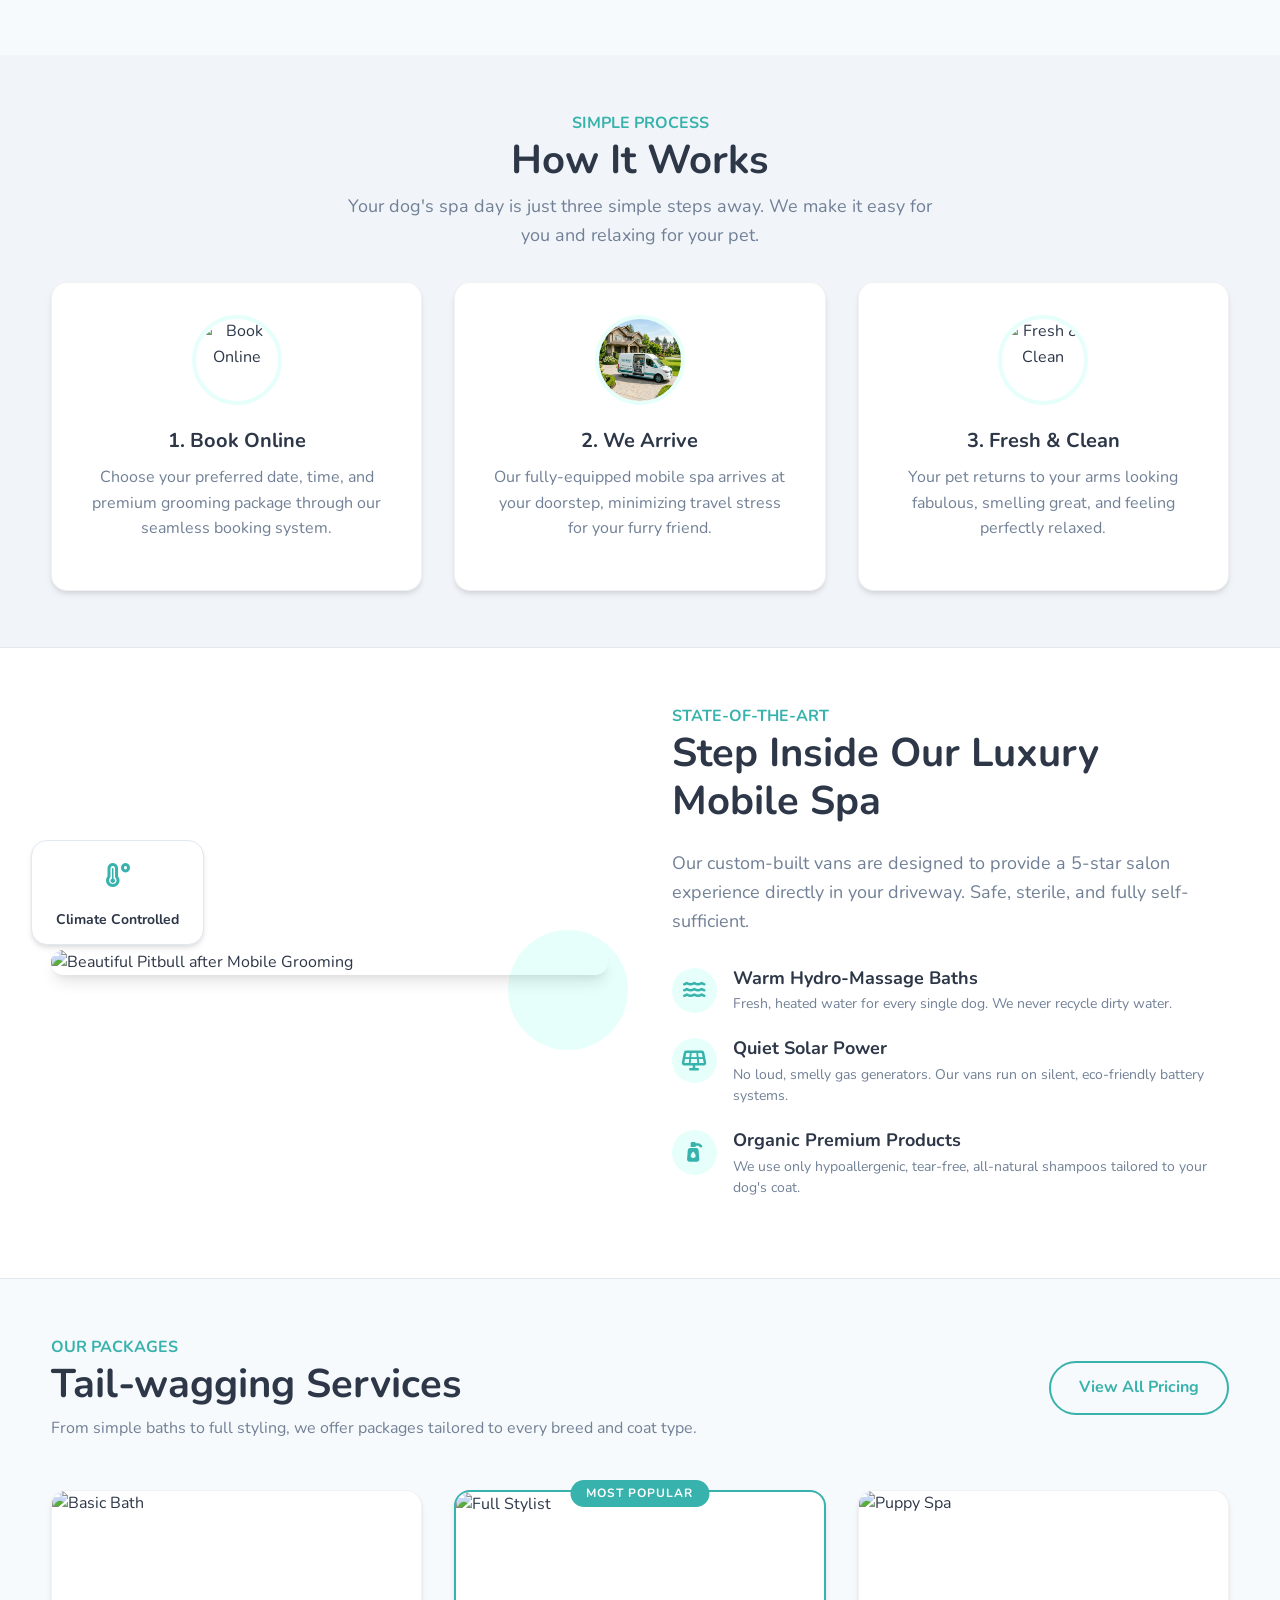
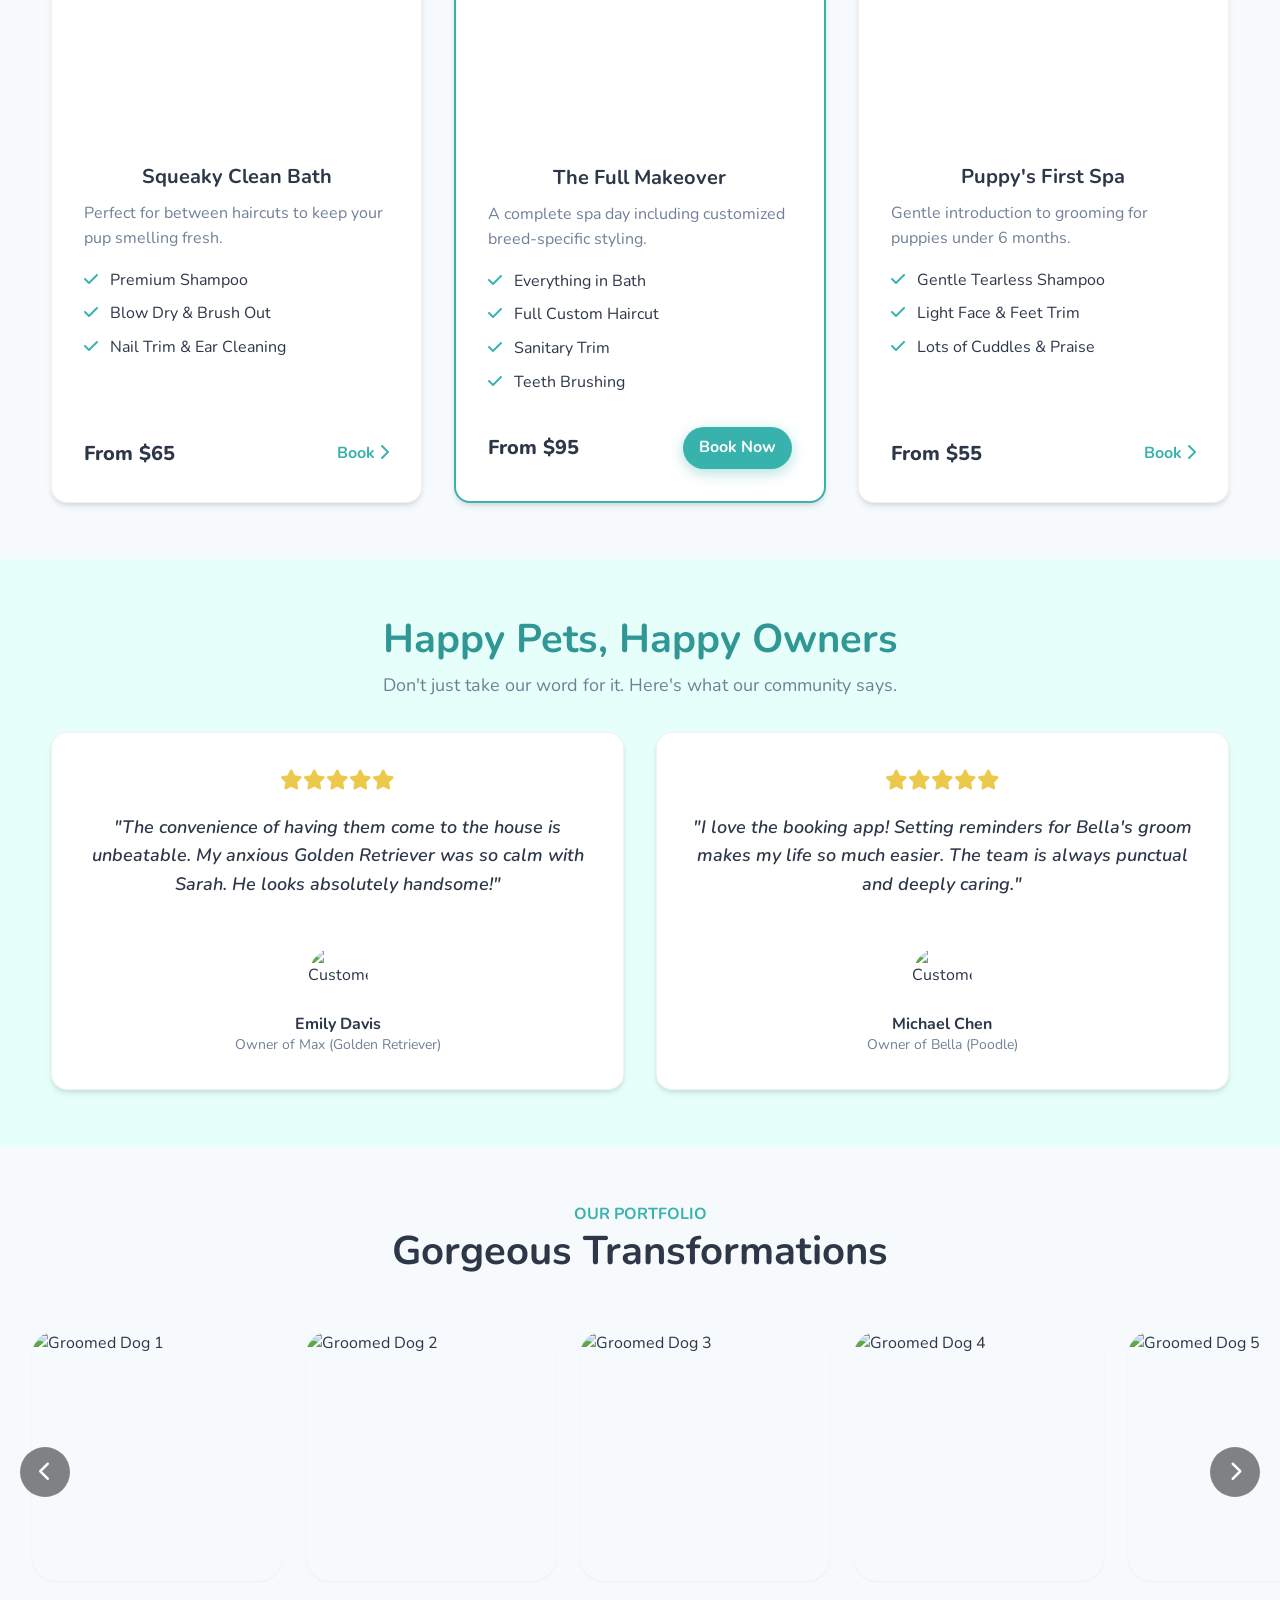
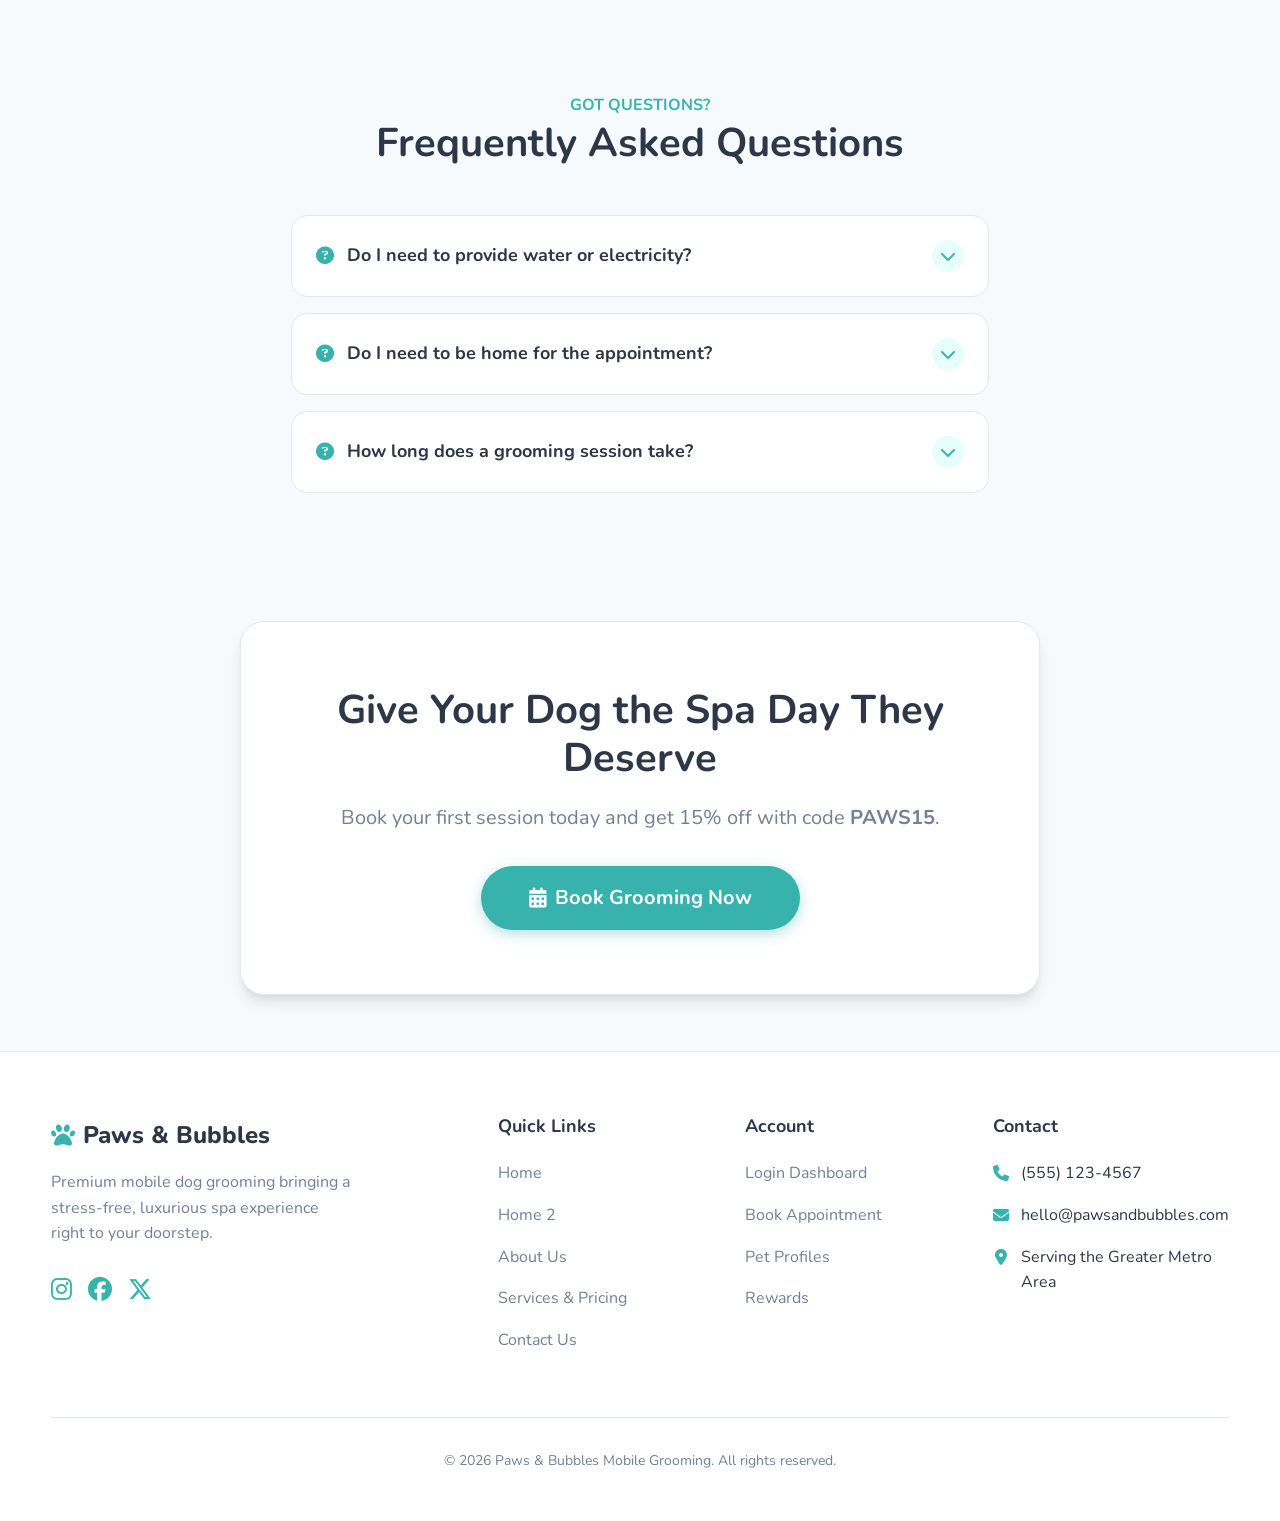
==== commit b6970303: "8th changes" ====
--- a/index.html
+++ b/index.html
@@ -442,7 +442,7 @@
     <div class="container">
       <div class="footer-grid">
         <div>
-          <a href="index.html" class="footer-brand"><i class="fas fa-paw"></i> Paws & Bubbles</a>
+          <a href="index.html" class="footer-brand"><i class="fas fa-paw"></i> <span>Paws & Bubbles</span></a>
           <p class="footer-desc">Premium mobile dog grooming bringing a stress-free, luxurious spa experience right to your doorstep.</p>
           <div class="footer-socials">
             <a href="#"><i class="fab fa-instagram"></i></a>
--- a/assets/css/index.css
+++ b/assets/css/index.css
@@ -208,14 +208,16 @@
 }
 
 /* Specific component overrides */
-[dir="rtl"] .nav-links {
-  left: auto;
-  right: 100%;
-}
-
-[dir="rtl"] .nav-links.active {
-  right: 0;
-  left: auto;
+@media (max-width: 1150px) {
+  [dir="rtl"] .nav-links {
+    left: auto;
+    right: 100%;
+  }
+
+  [dir="rtl"] .nav-links.active {
+    right: 0;
+    left: auto;
+  }
 }
 
 [dir="rtl"] .sidebar {
--- a/assets/css/components.css
+++ b/assets/css/components.css
@@ -397,7 +397,14 @@
   font-weight: 800;
   color: var(--primary);
   margin-bottom: 1rem;
-  display: inline-block;
+  display: flex;
+  align-items: center;
+  gap: 0.5rem;
+  text-decoration: none;
+}
+
+.footer-brand span {
+  color: var(--text-main);
 }
 
 .footer-desc {
@@ -461,7 +468,7 @@
 }
 
 .footer-socials a:hover {
-  color: #ffffff;
+  color: var(--primary-hover);
   transform: translateY(-3px) scale(1.1);
 }
 
@@ -488,26 +495,18 @@
   }
 
   .dropdown-menu {
-    position: static;
-    width: 100%;
-    opacity: 1;
-    visibility: visible;
-    transform: none;
-    box-shadow: none;
-    background: transparent;
-    border: none;
     display: none;
-    padding: 0;
-    list-style: none;
-    text-align: center;
-  }
-
-  .dropdown:hover .dropdown-menu {
-    display: flex;
     flex-direction: column;
     margin-top: 0.5rem;
     background: var(--surface-alt);
     border-radius: var(--radius-sm);
+    list-style: none;
+    padding: 0;
+  }
+
+  .dropdown-menu.show,
+  .dropdown:hover .dropdown-menu {
+    display: flex;
   }
 
   .dropdown-menu li a {
@@ -538,6 +537,16 @@
   .nav-links li.theme-btn-container {
     right: 8rem;
   }
+
+  [dir="rtl"] .nav-links li.rtl-btn-container {
+    right: auto;
+    left: 5.5rem;
+  }
+  
+  [dir="rtl"] .nav-links li.theme-btn-container {
+    right: auto;
+    left: 8rem;
+  }
   
   .menu-toggle {
     display: block;
@@ -618,6 +627,64 @@
   .nav-links li.theme-btn-container {
     right: 6.75rem;
   }
+
+  [dir="rtl"] .nav-links li.rtl-btn-container {
+    right: auto;
+    left: 4.25rem;
+  }
+  
+  [dir="rtl"] .nav-links li.theme-btn-container {
+    right: auto;
+    left: 6.75rem;
+  }
+}
+
+/* SOCIAL LOGIN BUTTONS */
+.btn-social {
+  background: var(--surface);
+  border: 1px solid var(--border-color);
+  color: var(--text-main);
+  border-radius: var(--radius-full);
+  padding: 0.875rem 1.25rem;
+  display: flex;
+  align-items: center;
+  justify-content: center;
+  gap: 0.75rem;
+  font-weight: 700;
+  font-family: 'Nunito', sans-serif;
+  font-size: 0.95rem;
+  transition: all var(--transition-fast);
+  cursor: pointer;
+}
+
+.btn-social:hover {
+  background: var(--surface-alt);
+  border-color: var(--primary);
+  transform: translateY(-2px);
+  box-shadow: var(--shadow-sm);
+}
+
+.separator {
+  margin: 2rem 0;
+  display: flex;
+  align-items: center;
+  gap: 1rem;
+}
+
+.separator::before,
+.separator::after {
+  content: '';
+  flex: 1;
+  height: 1px;
+  background-color: var(--border-color);
+}
+
+.separator span {
+  font-size: 0.75rem;
+  color: var(--text-muted);
+  text-transform: uppercase;
+  font-weight: 800;
+  letter-spacing: 1px;
 }
 
 @media (max-width: 768px) {
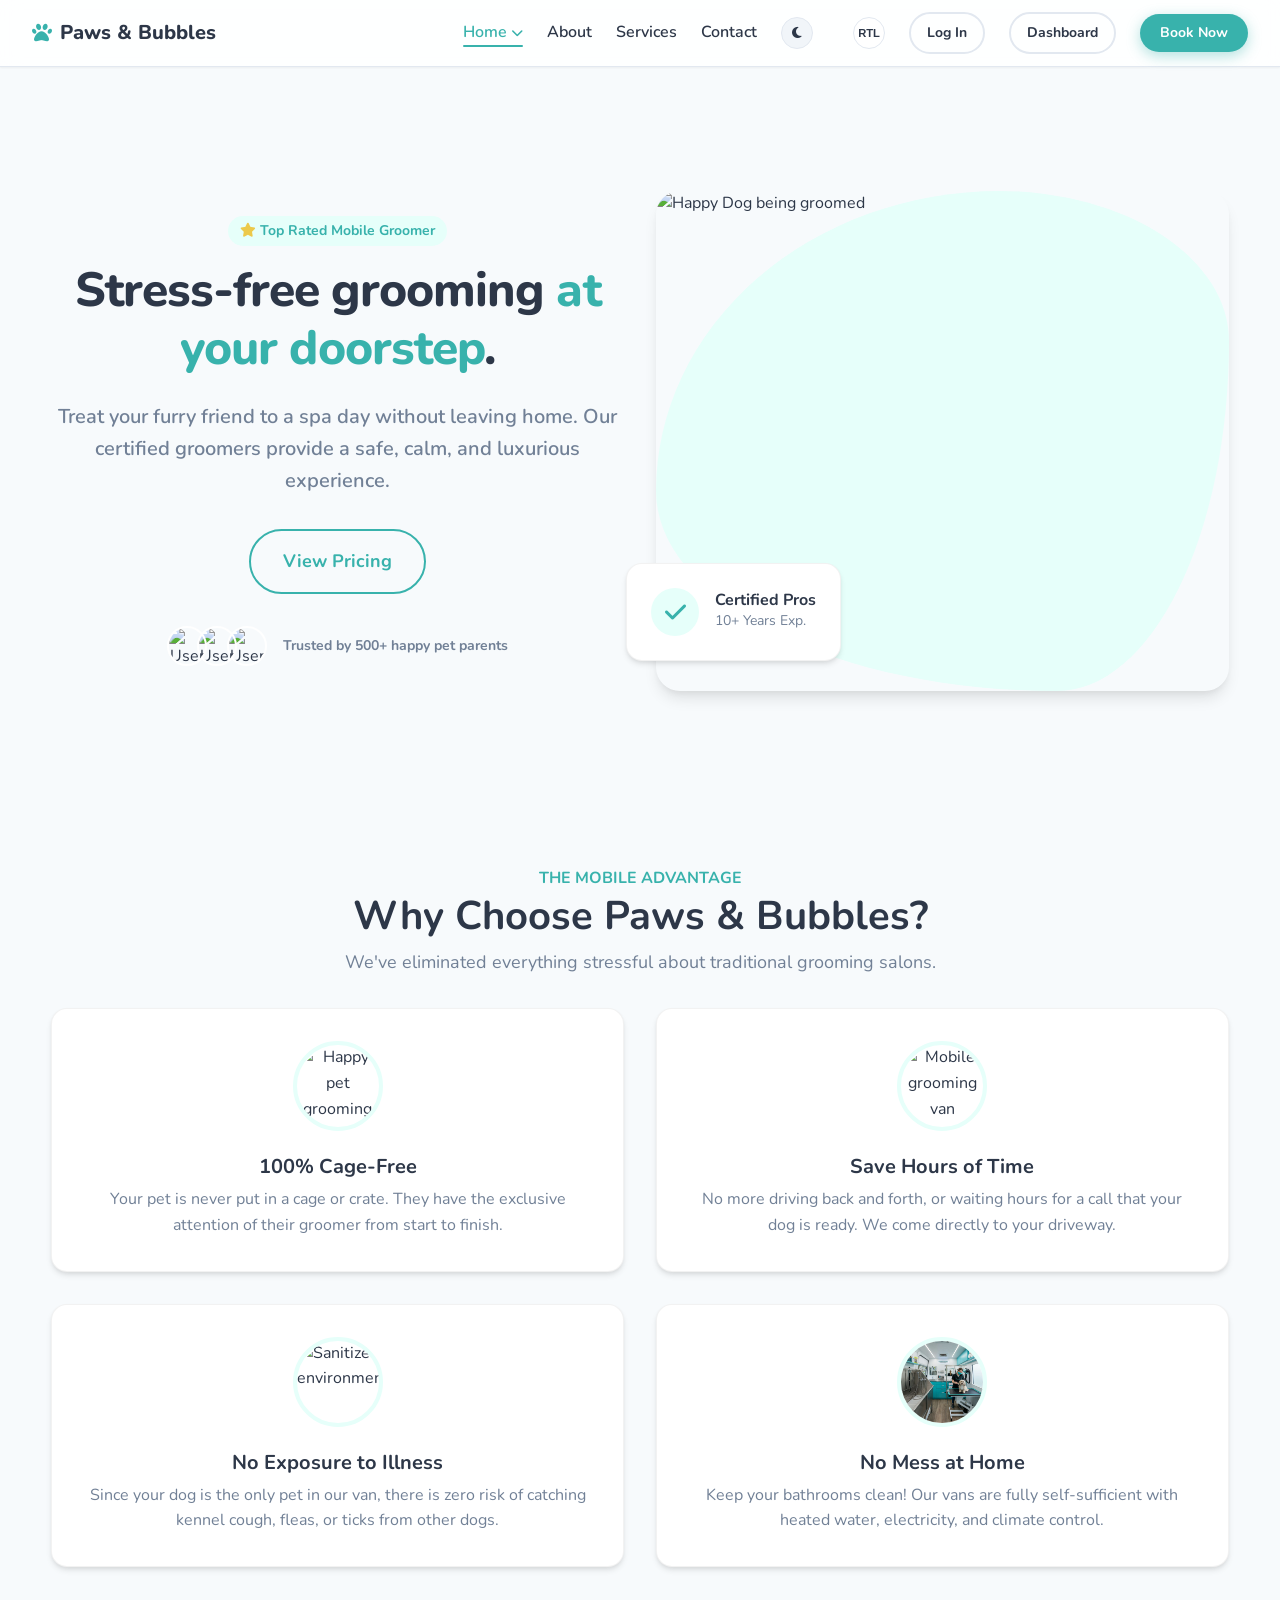
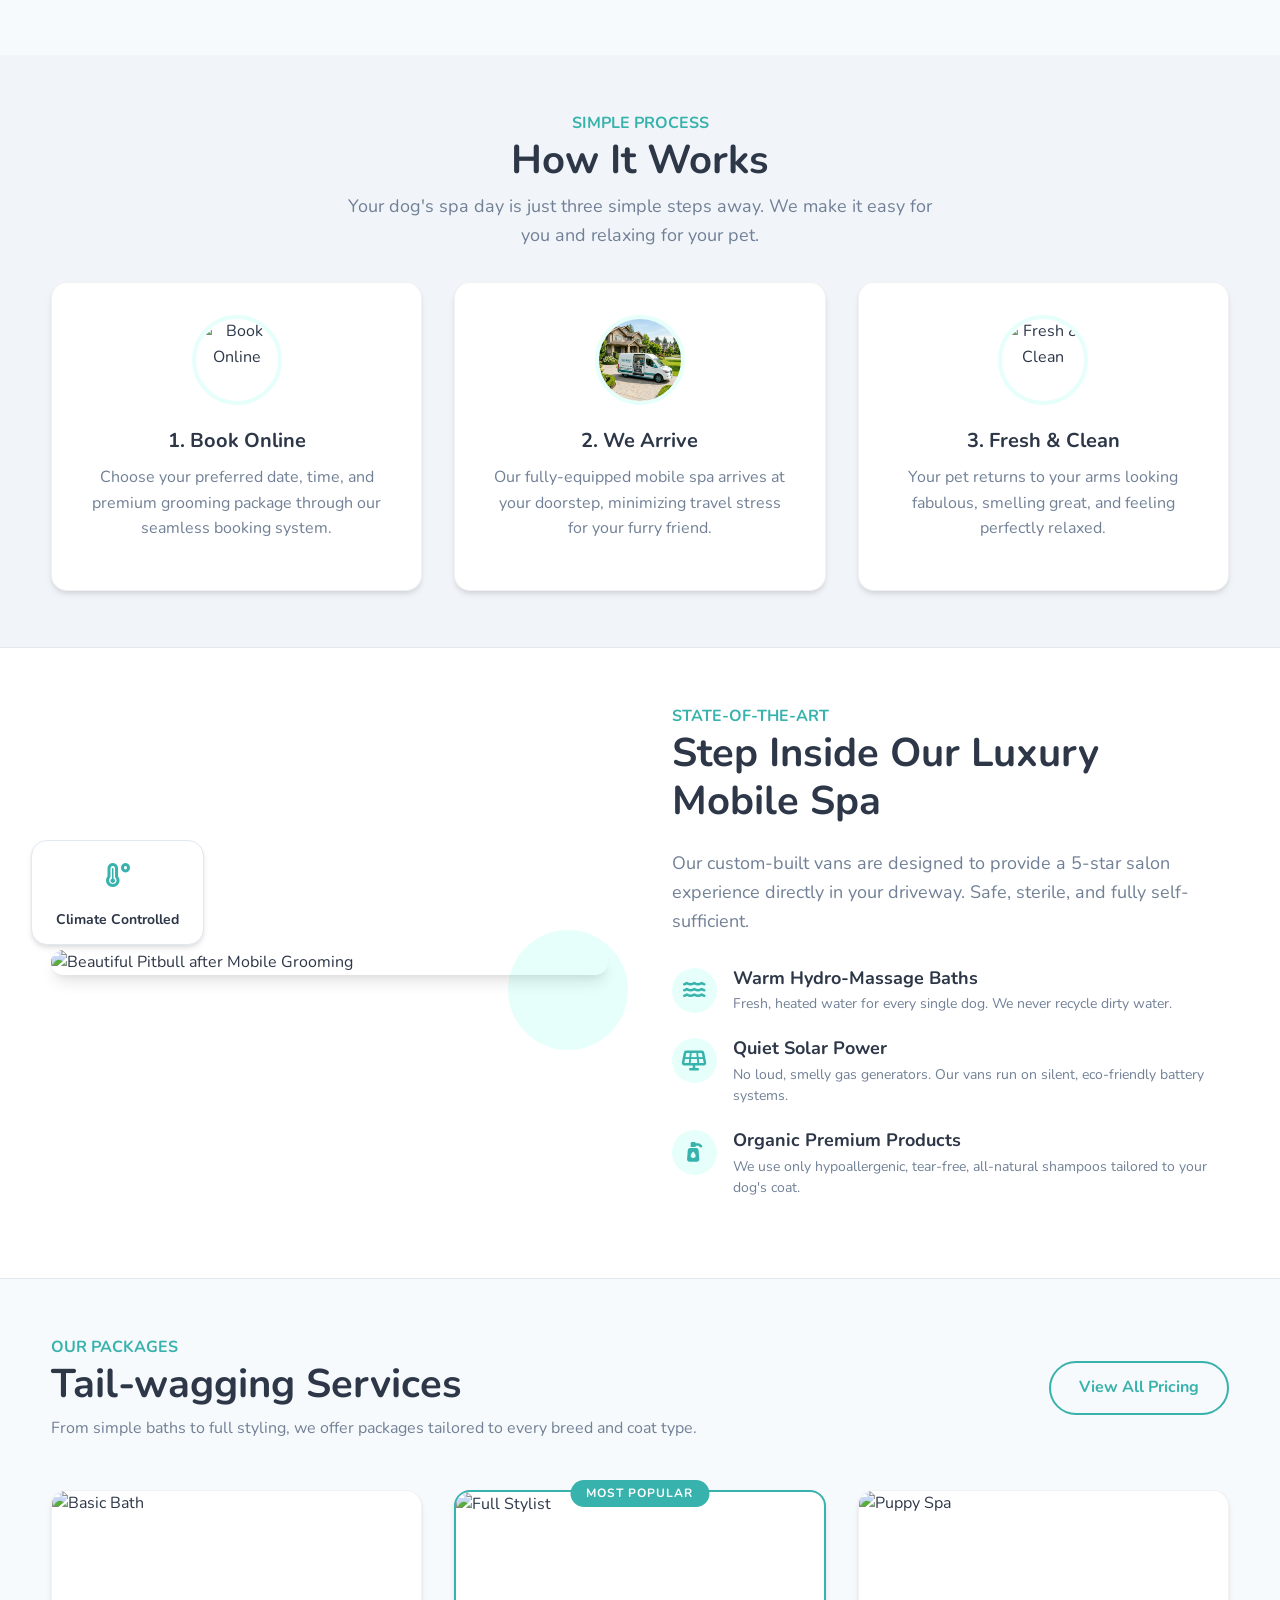
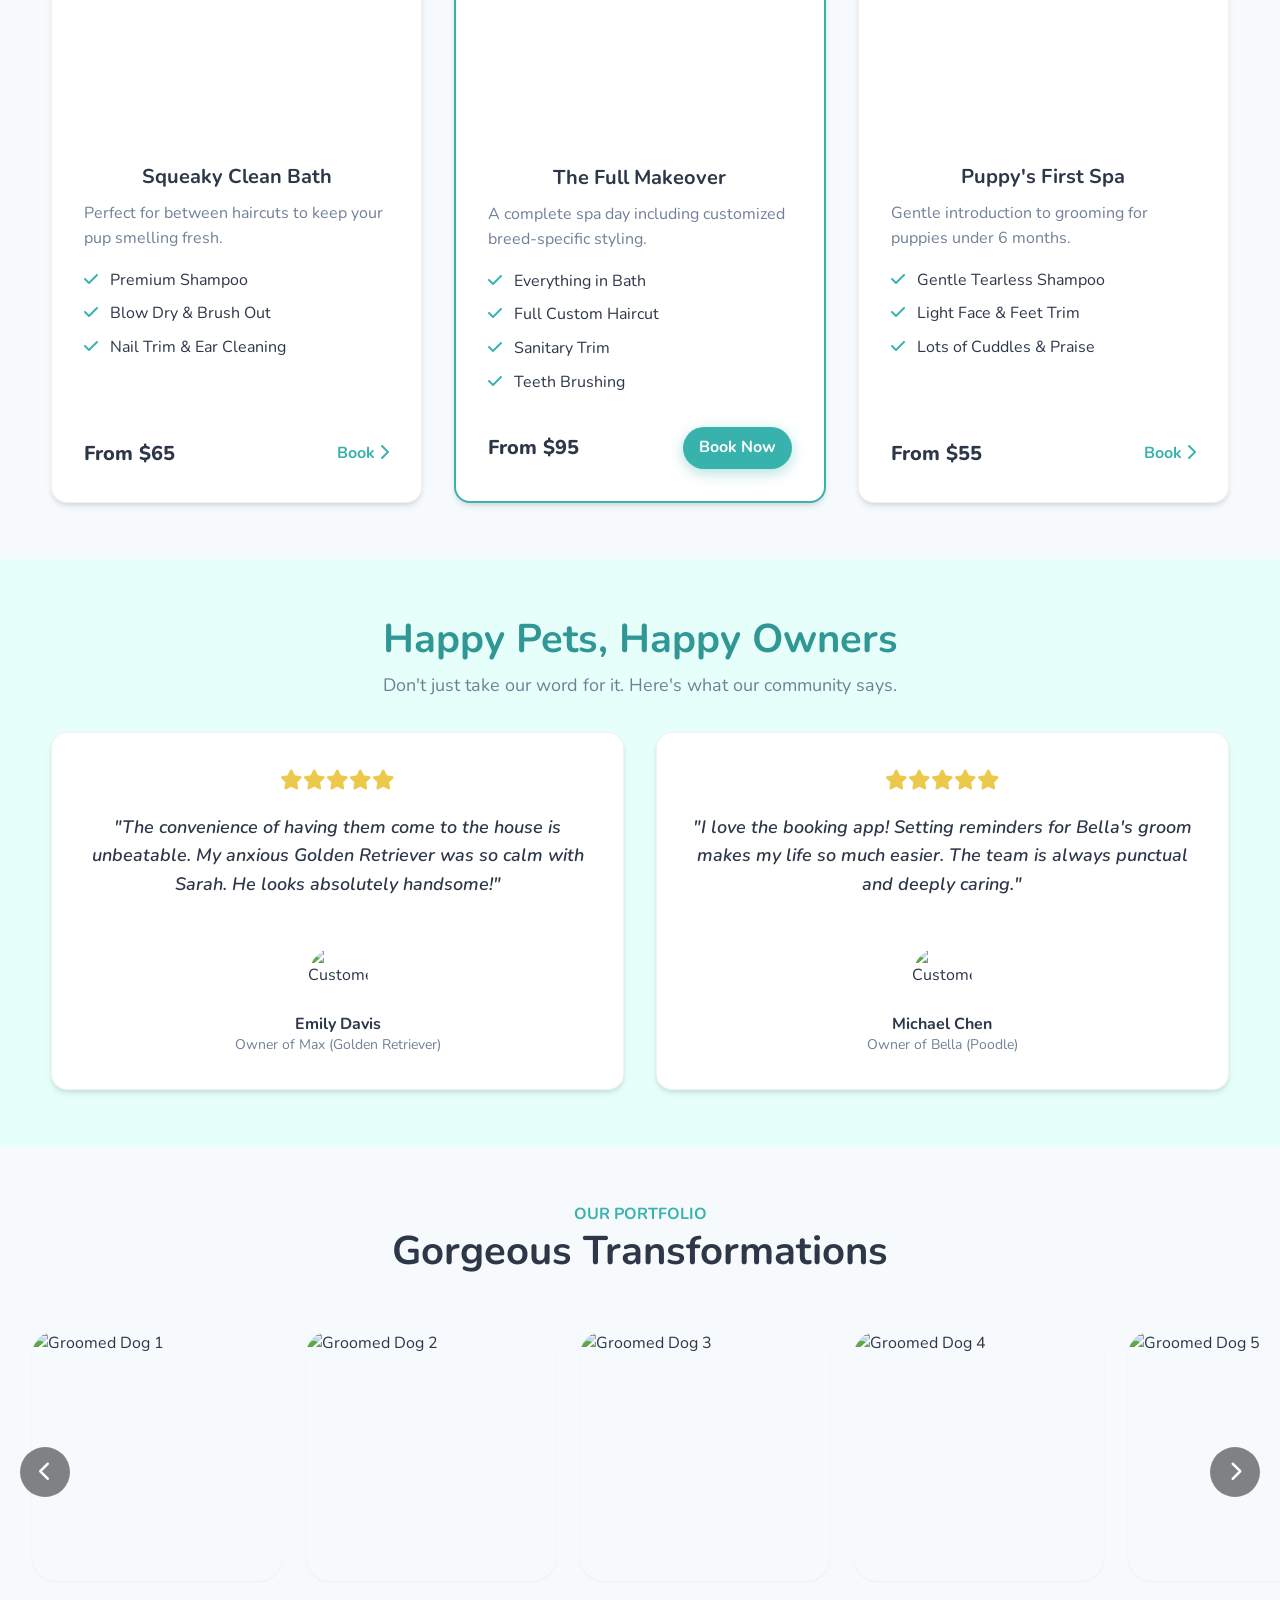
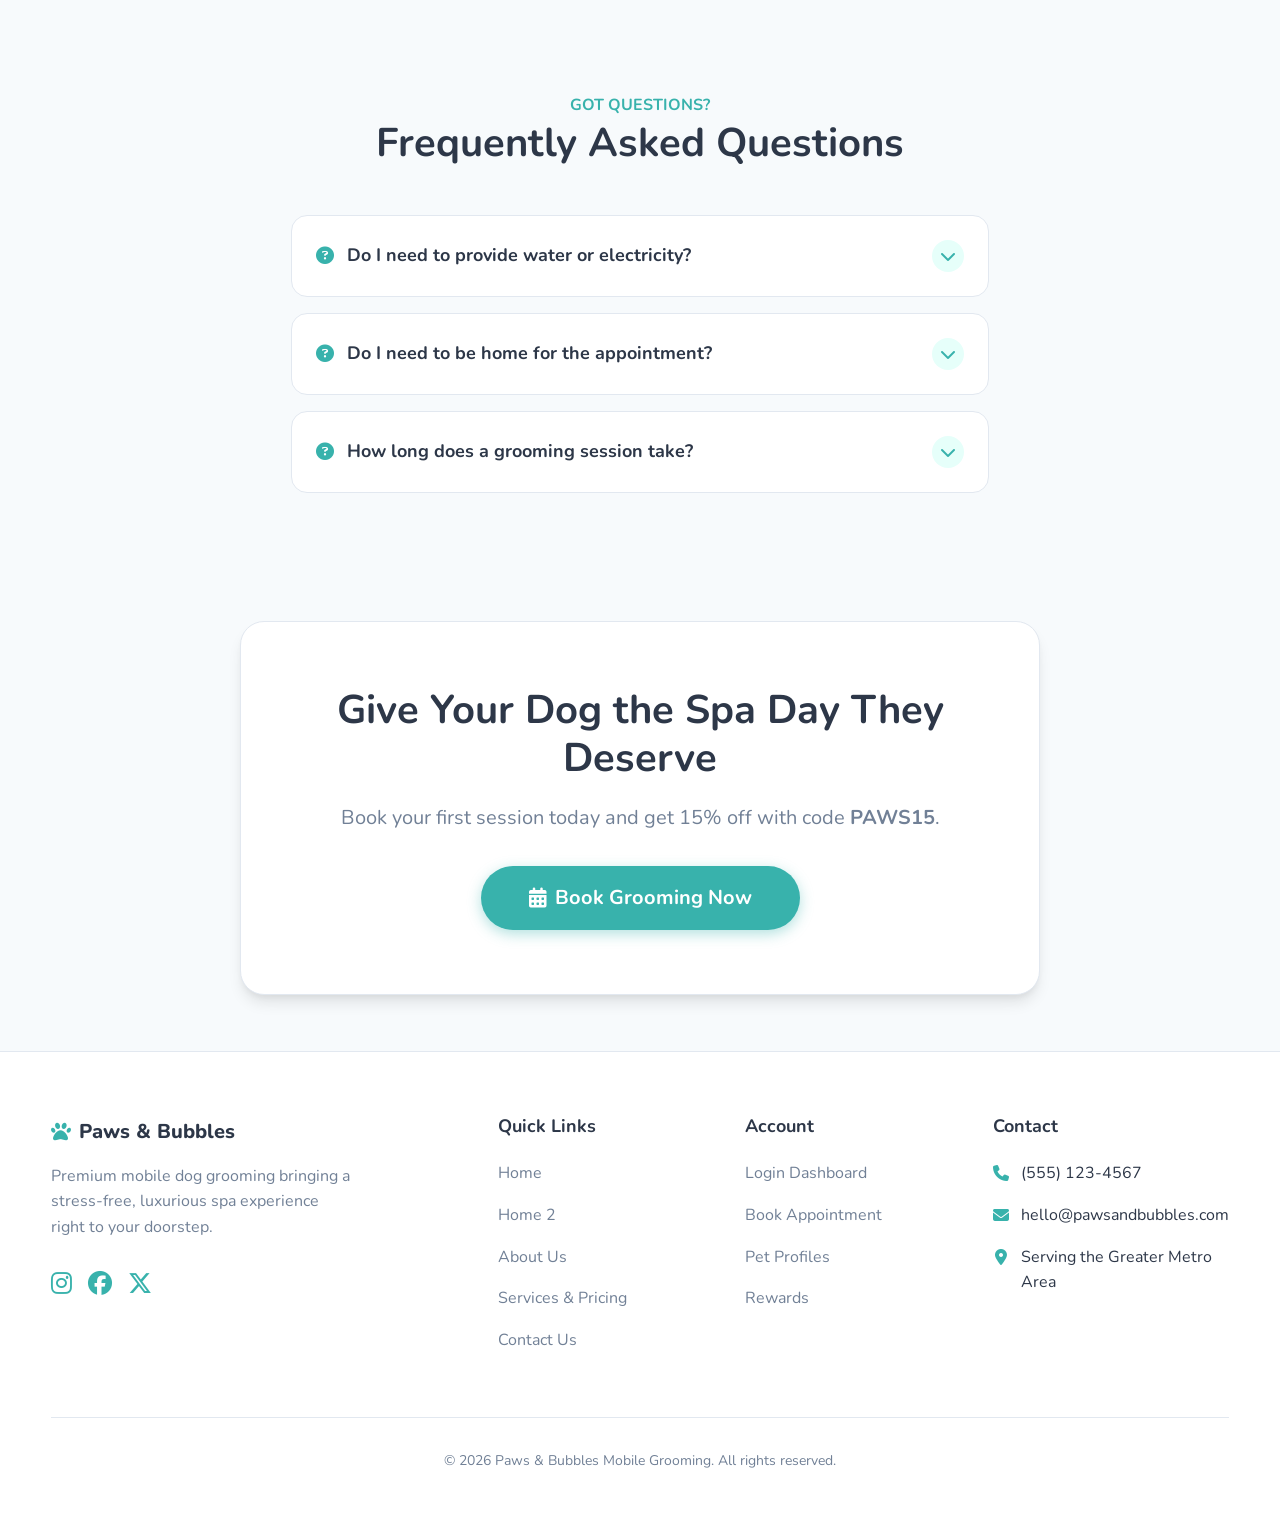
==== commit c6fcaf8a: "9th changes" ====
--- a/index.html
+++ b/index.html
@@ -442,7 +442,7 @@
     <div class="container">
       <div class="footer-grid">
         <div>
-          <a href="index.html" class="footer-brand"><i class="fas fa-paw"></i> <span>Paws & Bubbles</span></a>
+          <a href="index.html" class="footer-brand" style="font-size: 1.25rem;"><i class="fas fa-paw"></i> <span>Paws & Bubbles</span></a>
           <p class="footer-desc">Premium mobile dog grooming bringing a stress-free, luxurious spa experience right to your doorstep.</p>
           <div class="footer-socials">
             <a href="#"><i class="fab fa-instagram"></i></a>
--- a/assets/css/components.css
+++ b/assets/css/components.css
@@ -393,7 +393,7 @@
 }
 
 .footer-brand {
-  font-size: 1.5rem;
+  font-size: 1.25rem;
   font-weight: 800;
   color: var(--primary);
   margin-bottom: 1rem;
@@ -602,13 +602,13 @@
     padding: 0 1.25rem;
   }
 
-  .navbar-brand {
+  .navbar-brand, .footer-brand {
     font-size: 1.1rem;
     white-space: nowrap;
     gap: 0.25rem;
   }
   
-  .navbar-brand i {
+  .navbar-brand i, .footer-brand i {
     font-size: 1.25rem;
   }
   
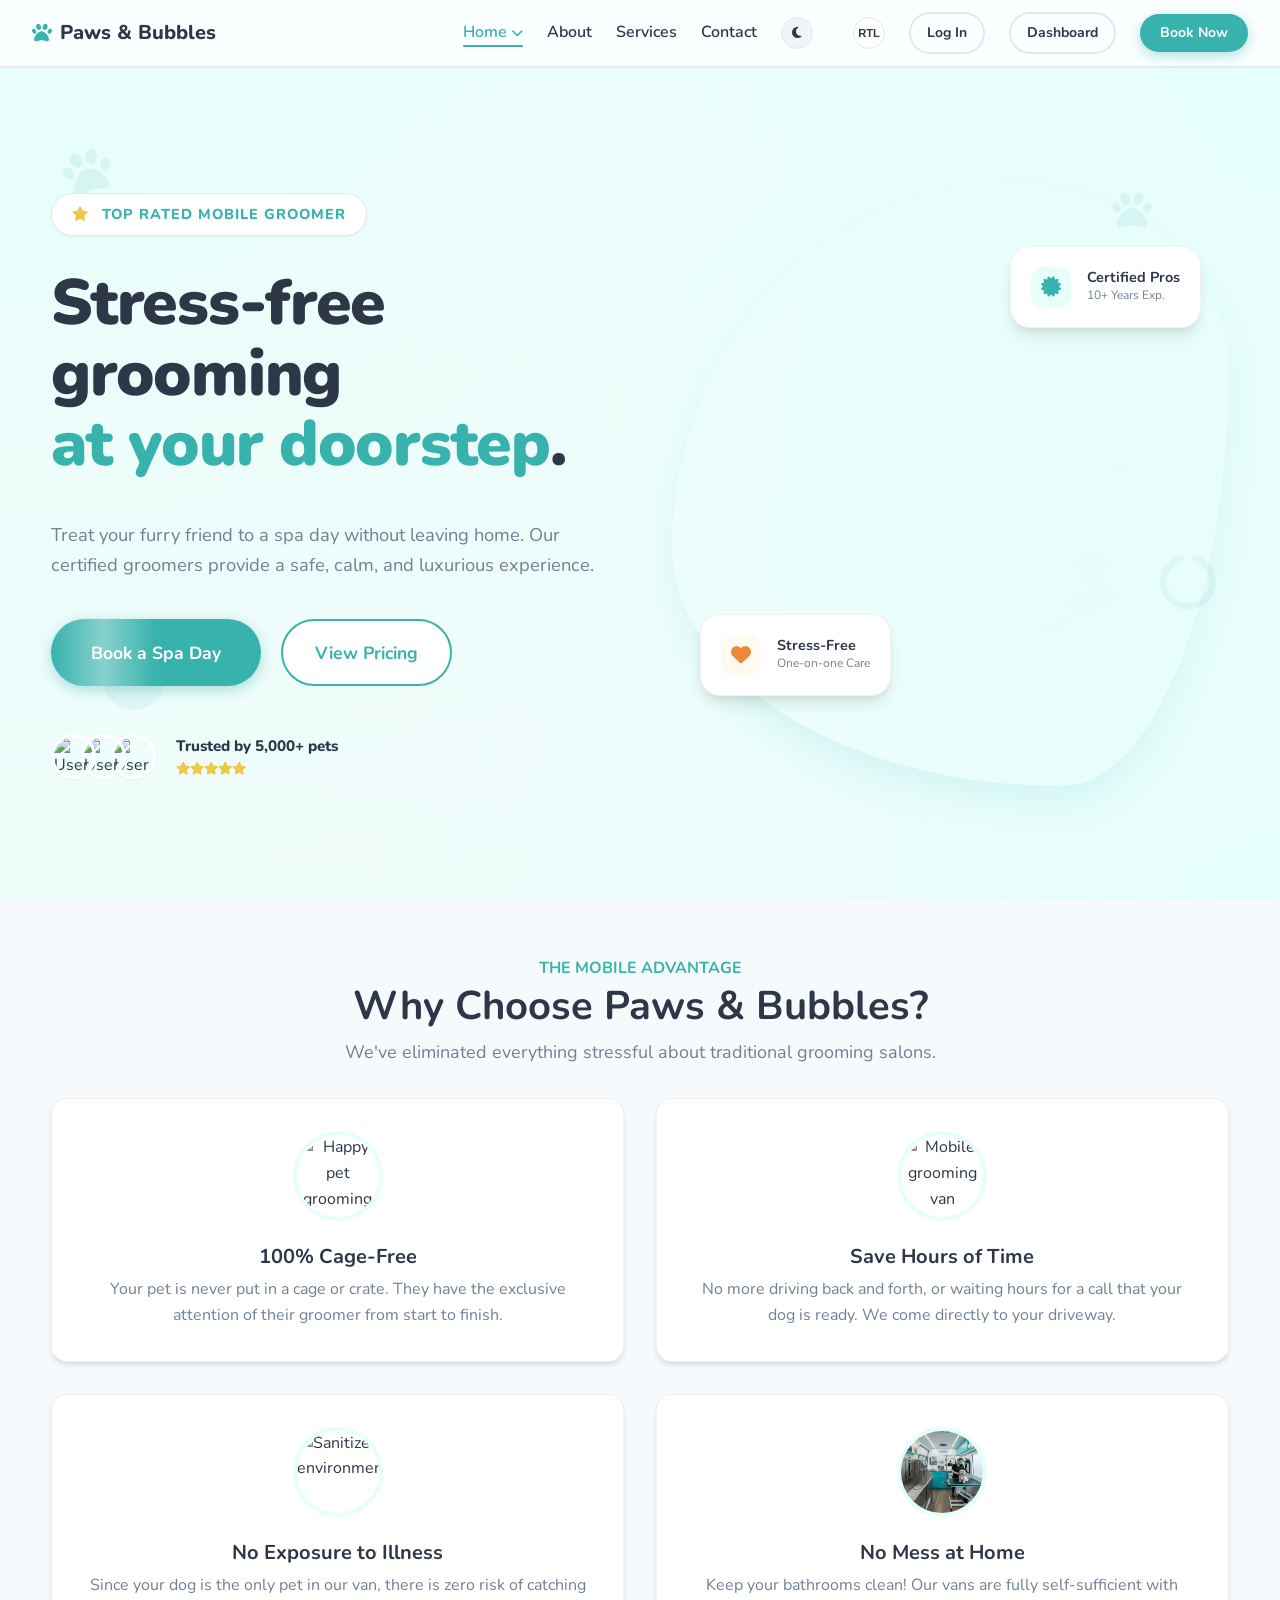
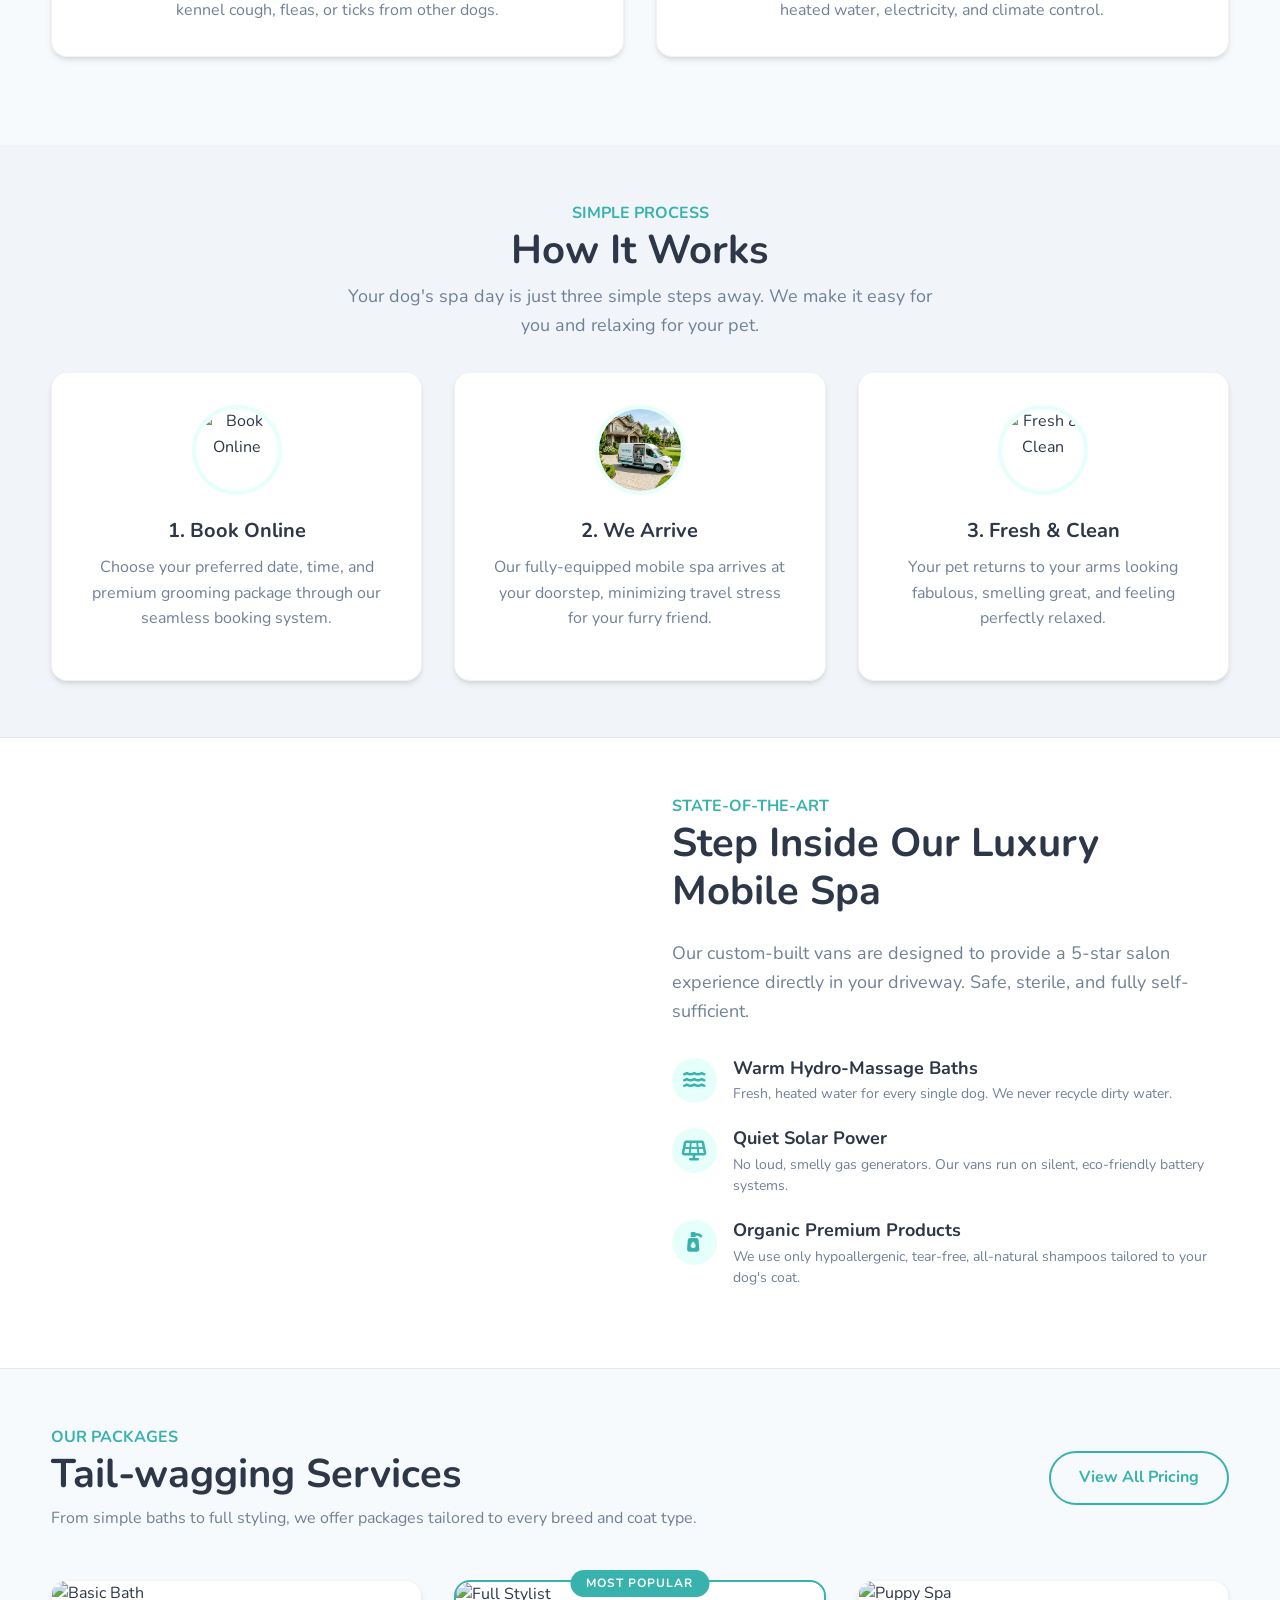
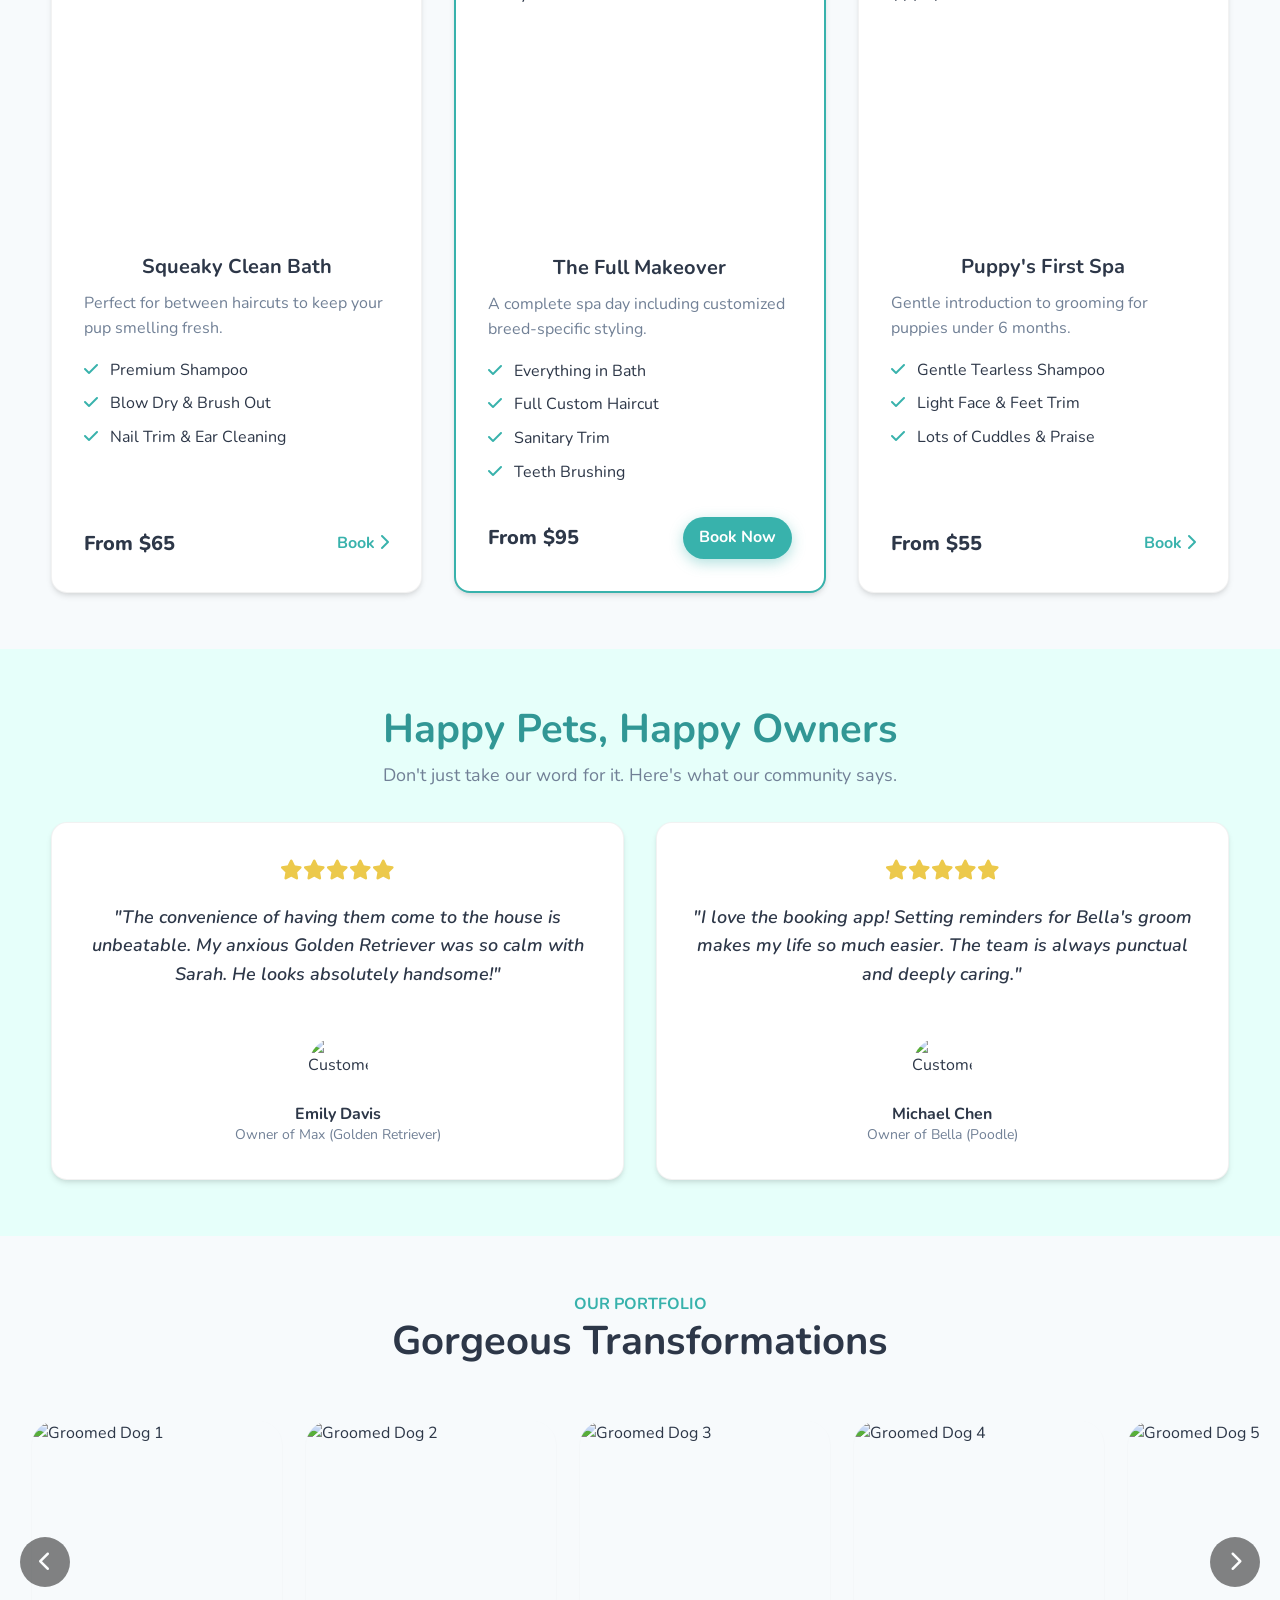
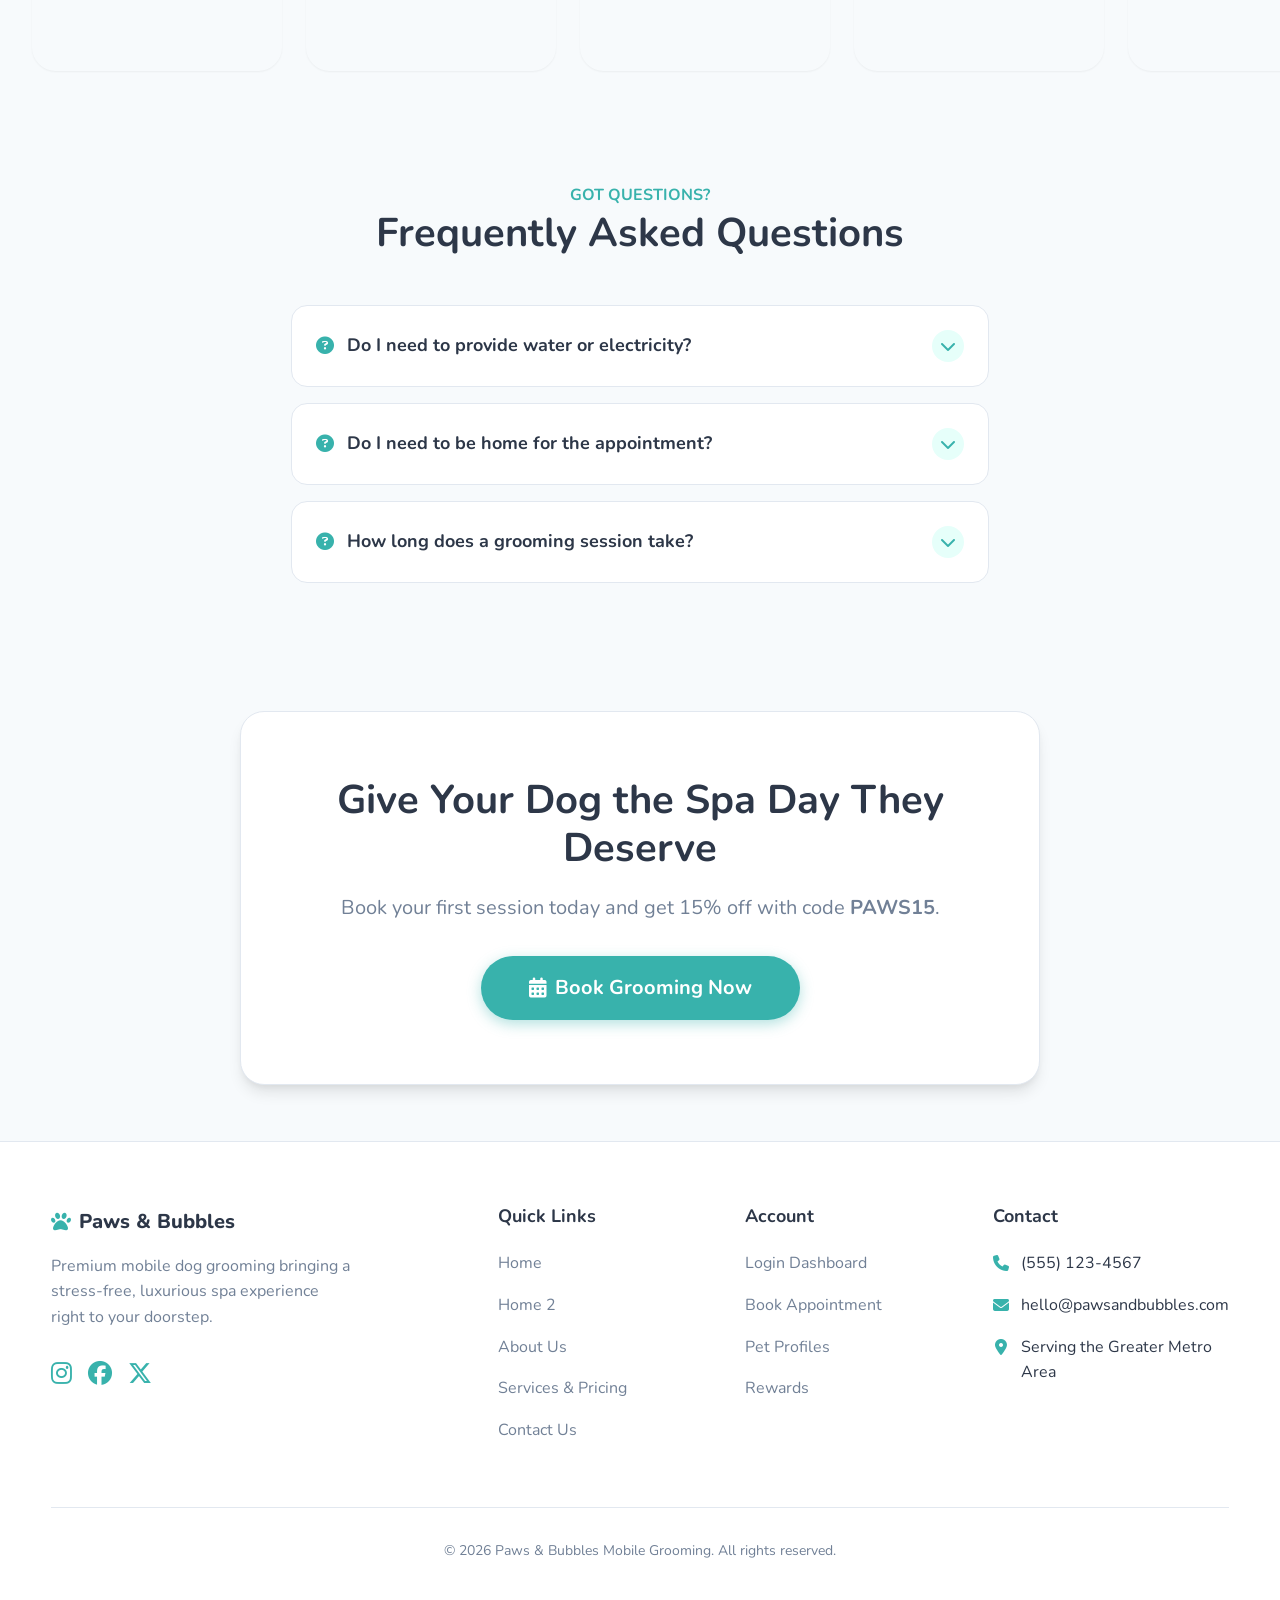
==== commit f0729212: "11" ====
--- a/index.html
+++ b/index.html
@@ -52,46 +52,83 @@
   </nav>
 
   <!-- Hero Section -->
-  <header class="section" style="padding-top: 8rem; min-height: 90vh; display: flex; align-items: center; overflow: hidden;">
-    <div class="container">
-      <div class="grid grid-2" style="align-items: center;">
-        <div class="hero-content fade-in-up" style="text-align: center;">
-          <span class="badge" style="margin-bottom: 1rem;"><i class="fas fa-star" style="color: #ecc94b;"></i> Top Rated Mobile Groomer</span>
-          <h1>Stress-free grooming <span class="text-primary">at your doorstep</span>.</h1>
-          <p style="font-size: 1.25rem; font-weight: 600; margin-bottom: 2rem; margin-left: auto; margin-right: auto; max-width: 600px;">
+  <header class="section mesh-bg" style="padding-top: 8rem; min-height: 100vh; display: flex; align-items: center; overflow: hidden; position: relative;">
+    <!-- Floating Decorative Elements -->
+    <div class="float-drift" style="position: absolute; top: 15%; left: 5%; font-size: 3rem; color: var(--primary); opacity: 0.1; transform: rotate(-15deg);"><i class="fas fa-paw"></i></div>
+    <div class="float-drift" style="position: absolute; top: 70%; left: 8%; font-size: 4rem; color: var(--primary); opacity: 0.08; transition-delay: 1s;"><i class="fas fa-circle"></i></div>
+    <div class="float-drift" style="position: absolute; top: 20%; right: 10%; font-size: 2.5rem; color: var(--primary); opacity: 0.1; transition-delay: 2s;"><i class="fas fa-paw"></i></div>
+    <div class="float-drift" style="position: absolute; top: 60%; right: 5%; font-size: 3.5rem; color: var(--primary); opacity: 0.08; transition-delay: 1.5s;"><i class="fas fa-circle-notch"></i></div>
+
+    <div class="container" style="position: relative; z-index: 2;">
+      <div class="grid grid-2" style="align-items: center; gap: 4rem;">
+        <div class="hero-content order-tablet-2" style="text-align: left;">
+          <div class="fade-in-up" style="display: inline-block; padding: 0.5rem 1.25rem; background: var(--surface); border: 1px solid var(--border-color); backdrop-filter: blur(5px); border-radius: 100px; margin-bottom: 2rem; box-shadow: var(--shadow-sm);">
+            <span style="font-size: 0.9rem; font-weight: 800; color: var(--primary); text-transform: uppercase; letter-spacing: 1px;">
+              <i class="fas fa-star" style="color: #ecc94b; margin-right: 0.5rem;"></i> Top Rated Mobile Groomer
+            </span>
+          </div>
+
+          <h1 class="text-reveal appear" style="font-size: clamp(2.5rem, 5vw, 4.5rem); line-height: 1.1; margin-bottom: 2rem; font-weight: 900;">
+            <span>Stress-free grooming</span><br>
+            <span class="text-primary">at your doorstep</span>.
+          </h1>
+
+          <p class="fade-in-up delay-100" style="font-size: 1.15rem; line-height: 1.6; margin-bottom: 2.5rem; max-width: 550px;">
             Treat your furry friend to a spa day without leaving home. Our certified groomers provide a safe, calm, and luxurious experience.
           </p>
-          <div style="display: flex; gap: 1rem; flex-wrap: wrap; justify-content: center;">
-            <a href="services.html" class="btn btn-outline" style="font-size: 1.125rem; padding: 1rem 2rem;">View Pricing</a>
-          </div>
-          
-          <div style="margin-top: 2rem; display: flex; align-items: center; gap: 1rem; justify-content: center;">
+
+          <div class="fade-in-up delay-200" style="display: flex; gap: 1.25rem; flex-wrap: wrap;">
+            <a href="booking.html" class="btn btn-primary shimmer" style="padding: 1.1rem 2.5rem; font-size: 1.1rem;">Book a Spa Day</a>
+            <a href="services.html" class="btn btn-outline" style="padding: 1.1rem 2rem; font-size: 1.1rem; background: var(--surface); backdrop-filter: blur(5px);">View Pricing</a>
+          </div>
+          
+          <div class="fade-in-up delay-300" style="margin-top: 3rem; display: flex; align-items: center; gap: 1.25rem;">
             <div style="display: flex;">
-              <img src="https://i.pravatar.cc/100?img=1" alt="User" style="width: 40px; height: 40px; border-radius: 50%; border: 2px solid white; margin-right: -10px; z-index: 3;">
-              <img src="https://i.pravatar.cc/100?img=2" alt="User" style="width: 40px; height: 40px; border-radius: 50%; border: 2px solid white; margin-right: -10px; z-index: 2;">
-              <img src="https://i.pravatar.cc/100?img=3" alt="User" style="width: 40px; height: 40px; border-radius: 50%; border: 2px solid white; z-index: 1;">
-            </div>
-            <p style="margin: 0; font-size: 0.875rem; font-weight: 700;">Trusted by 500+ happy pet parents</p>
-          </div>
-        </div>
-        
-        <div class="hero-image scale-in delay-200" style="position: relative;">
-          <!-- SVG Blob background behind image -->
-          <div style="position: absolute; top: 0; left: 0; width: 100%; height: 100%; background: var(--primary-light); z-index: -1;" class="blob-shape"></div>
-          <img src="https://images.unsplash.com/photo-1583337130417-3346a1be7dee?auto=format&fit=crop&q=80&w=800&h=800" alt="Happy Dog being groomed" style="border-radius: var(--radius-lg); object-fit: cover; width: 100%; height: 500px; box-shadow: var(--shadow-lg);">
-          
-          <!-- Floating card -->
-          <div class="card hover-wiggle" style="position: absolute; bottom: 30px; left: -30px; padding: 1.5rem; background: var(--surface); z-index: 10;">
-            <div style="display: flex; gap: 1rem; align-items: center;">
-              <div style="width: 48px; height: 48px; background: #e6fffa; color: var(--primary); border-radius: 50%; display: flex; align-items: center; justify-content: center; font-size: 1.5rem;">
-                <i class="fas fa-check"></i>
+              <img src="https://i.pravatar.cc/100?img=1" alt="User" style="width: 45px; height: 45px; border-radius: 50%; border: 3px solid white; margin-right: -15px; z-index: 3; box-shadow: var(--shadow-sm);">
+              <img src="https://i.pravatar.cc/100?img=2" alt="User" style="width: 45px; height: 45px; border-radius: 50%; border: 3px solid white; margin-right: -15px; z-index: 2; box-shadow: var(--shadow-sm);">
+              <img src="https://i.pravatar.cc/100?img=3" alt="User" style="width: 45px; height: 45px; border-radius: 50%; border: 3px solid white; z-index: 1; box-shadow: var(--shadow-sm);">
+            </div>
+            <div style="text-align: left;">
+              <p style="margin: 0; font-size: 0.95rem; font-weight: 800; color: var(--text-main);">Trusted by 5,000+ pets</p>
+              <div style="color: #ecc94b; font-size: 0.8rem;">
+                <i class="fas fa-star"></i><i class="fas fa-star"></i><i class="fas fa-star"></i><i class="fas fa-star"></i><i class="fas fa-star"></i>
+              </div>
+            </div>
+          </div>
+        </div>
+        
+        <div class="hero-image order-tablet-1" style="position: relative;">
+          <div class="scale-in delay-200 blob-shape" style="position: relative; z-index: 1; box-shadow: var(--shadow-soft);">
+            <img src="https://images.unsplash.com/photo-1583337130417-3346a1be7dee?auto=format&fit=crop&q=80&w=1000&h=1000" alt="Happy Dog Grooming" style="width: 100%; height: 600px; object-fit: cover;">
+          </div>
+          
+          <!-- Floating Info Badges -->
+          <div class="card float-drift delay-300" style="position: absolute; top: 10%; right: 5%; padding: 1.25rem; background: var(--surface); z-index: 10; border-radius: 20px; box-shadow: var(--shadow-lg); border: 1px solid rgba(0,0,0,0.05);">
+             <div style="display: flex; gap: 1rem; align-items: center;">
+              <div style="width: 40px; height: 40px; background: #e6fffa; color: var(--primary); border-radius: 12px; display: flex; align-items: center; justify-content: center; font-size: 1.25rem;">
+                <i class="fas fa-certificate"></i>
               </div>
               <div>
-                <h4 style="margin: 0;">Certified Pros</h4>
-                <p style="margin: 0; font-size: 0.875rem;">10+ Years Exp.</p>
-              </div>
-            </div>
-          </div>
+                <h4 style="margin: 0; font-size: 0.9rem;">Certified Pros</h4>
+                <p style="margin: 0; font-size: 0.75rem;">10+ Years Exp.</p>
+              </div>
+            </div>
+          </div>
+
+          <div class="card float-drift delay-500" style="position: absolute; bottom: 15%; left: 5%; padding: 1.25rem; background: var(--surface); z-index: 10; border-radius: 20px; box-shadow: var(--shadow-lg); border: 1px solid rgba(0,0,0,0.05);">
+             <div style="display: flex; gap: 1rem; align-items: center;">
+              <div style="width: 40px; height: 40px; background: #fffaf0; color: #ed8936; border-radius: 12px; display: flex; align-items: center; justify-content: center; font-size: 1.25rem;">
+                <i class="fas fa-heart"></i>
+              </div>
+              <div>
+                <h4 style="margin: 0; font-size: 0.9rem;">Stress-Free</h4>
+                <p style="margin: 0; font-size: 0.75rem;">One-on-one Care</p>
+              </div>
+            </div>
+          </div>
+
+          <!-- Decorative Glow -->
+          <div style="position: absolute; top: 50%; left: 50%; transform: translate(-50%, -50%); width: 120%; height: 120%; background: radial-gradient(circle, var(--primary-light) 0%, transparent 70%); z-index: 0; opacity: 0.5;"></div>
         </div>
       </div>
     </div>
--- a/assets/css/components.css
+++ b/assets/css/components.css
@@ -638,6 +638,17 @@
     left: 6.75rem;
   }
 }
+@media (max-width: 480px) {
+  .nav-links li.mobile-toggle-item {
+    position: static !important;
+    visibility: inherit !important;
+    margin: 1rem 0 !important;
+    display: flex;
+    justify-content: center;
+    width: 100%;
+  }
+}
+
 
 /* SOCIAL LOGIN BUTTONS */
 .btn-social {
--- a/assets/css/animations.css
+++ b/assets/css/animations.css
@@ -4,7 +4,7 @@
 .fade-in-up {
   opacity: 0;
   transform: translateY(30px);
-  transition: opacity 0.6s ease-out, transform 0.6s ease-out;
+  transition: opacity 0.8s cubic-bezier(0.25, 0.46, 0.45, 0.94), transform 0.8s cubic-bezier(0.25, 0.46, 0.45, 0.94);
 }
 
 .fade-in-up.appear {
@@ -23,7 +23,7 @@
 .scale-in {
   opacity: 0;
   transform: scale(0.9);
-  transition: opacity 0.5s ease-out, transform 0.5s cubic-bezier(0.175, 0.885, 0.32, 1.275);
+  transition: opacity 0.7s ease-out, transform 0.7s cubic-bezier(0.175, 0.885, 0.32, 1.275);
 }
 
 .scale-in.appear {
@@ -31,7 +31,7 @@
   transform: scale(1);
 }
 
-/* Wiggle Effect on hover (useful for icons) */
+/* Wiggle Effect on hover */
 @keyframes wiggle {
   0% { transform: rotate(0deg); }
   25% { transform: rotate(-10deg); }
@@ -55,3 +55,75 @@
   0% { border-radius: 40% 60% 70% 30% / 40% 50% 60% 50%; }
   100% { border-radius: 60% 40% 30% 70% / 60% 30% 70% 40%; }
 }
+
+/* Floating Drift Animation */
+@keyframes floatDrift {
+  0% { transform: translate(0, 0) rotate(0deg); }
+  33% { transform: translate(10px, -15px) rotate(2deg); }
+  66% { transform: translate(-5px, -10px) rotate(-1deg); }
+  100% { transform: translate(0, 0) rotate(0deg); }
+}
+
+.float-drift {
+  animation: floatDrift 6s ease-in-out infinite;
+}
+
+/* Text Reveal Animation */
+.text-reveal {
+  display: inline-block;
+  overflow: hidden;
+  margin-bottom: -0.2em;
+}
+
+.text-reveal > span {
+  display: inline-block;
+  transform: translateY(110%);
+  transition: transform 0.8s cubic-bezier(0.16, 1, 0.3, 1);
+}
+
+.text-reveal.appear > span {
+  transform: translateY(0);
+}
+
+/* Mesh Gradient Animation */
+@keyframes meshAnimation {
+  0% { background-position: 0% 50%; }
+  50% { background-position: 100% 50%; }
+  100% { background-position: 0% 50%; }
+}
+
+.mesh-bg {
+  background-color: var(--bg-color);
+  background: radial-gradient(at 0% 0%, var(--primary-light) 0, transparent 50%),
+              radial-gradient(at 50% 0%, var(--primary-light) 0, transparent 50%),
+              radial-gradient(at 100% 0%, var(--primary-light) 0, transparent 50%),
+              radial-gradient(at 50% 50%, var(--primary-light) 0, transparent 50%),
+              radial-gradient(at 0% 100%, var(--primary-light) 0, transparent 50%),
+              radial-gradient(at 100% 100%, var(--primary-light) 0, transparent 50%);
+  background-size: 200% 200%;
+  animation: meshAnimation 15s ease infinite;
+}
+
+/* Shimmer/Shine Effect */
+@keyframes shimmer {
+  0% { transform: translateX(-100%) skewX(-15deg); }
+  100% { transform: translateX(200%) skewX(-15deg); }
+}
+
+.shimmer {
+  position: relative;
+  overflow: hidden;
+}
+
+.shimmer::after {
+  content: '';
+  position: absolute;
+  top: 0;
+  left: 0;
+  width: 50%;
+  height: 100%;
+  background: linear-gradient(to right, transparent, rgba(255, 255, 255, 0.4), transparent);
+  animation: shimmer 3s infinite;
+  pointer-events: none;
+}
+
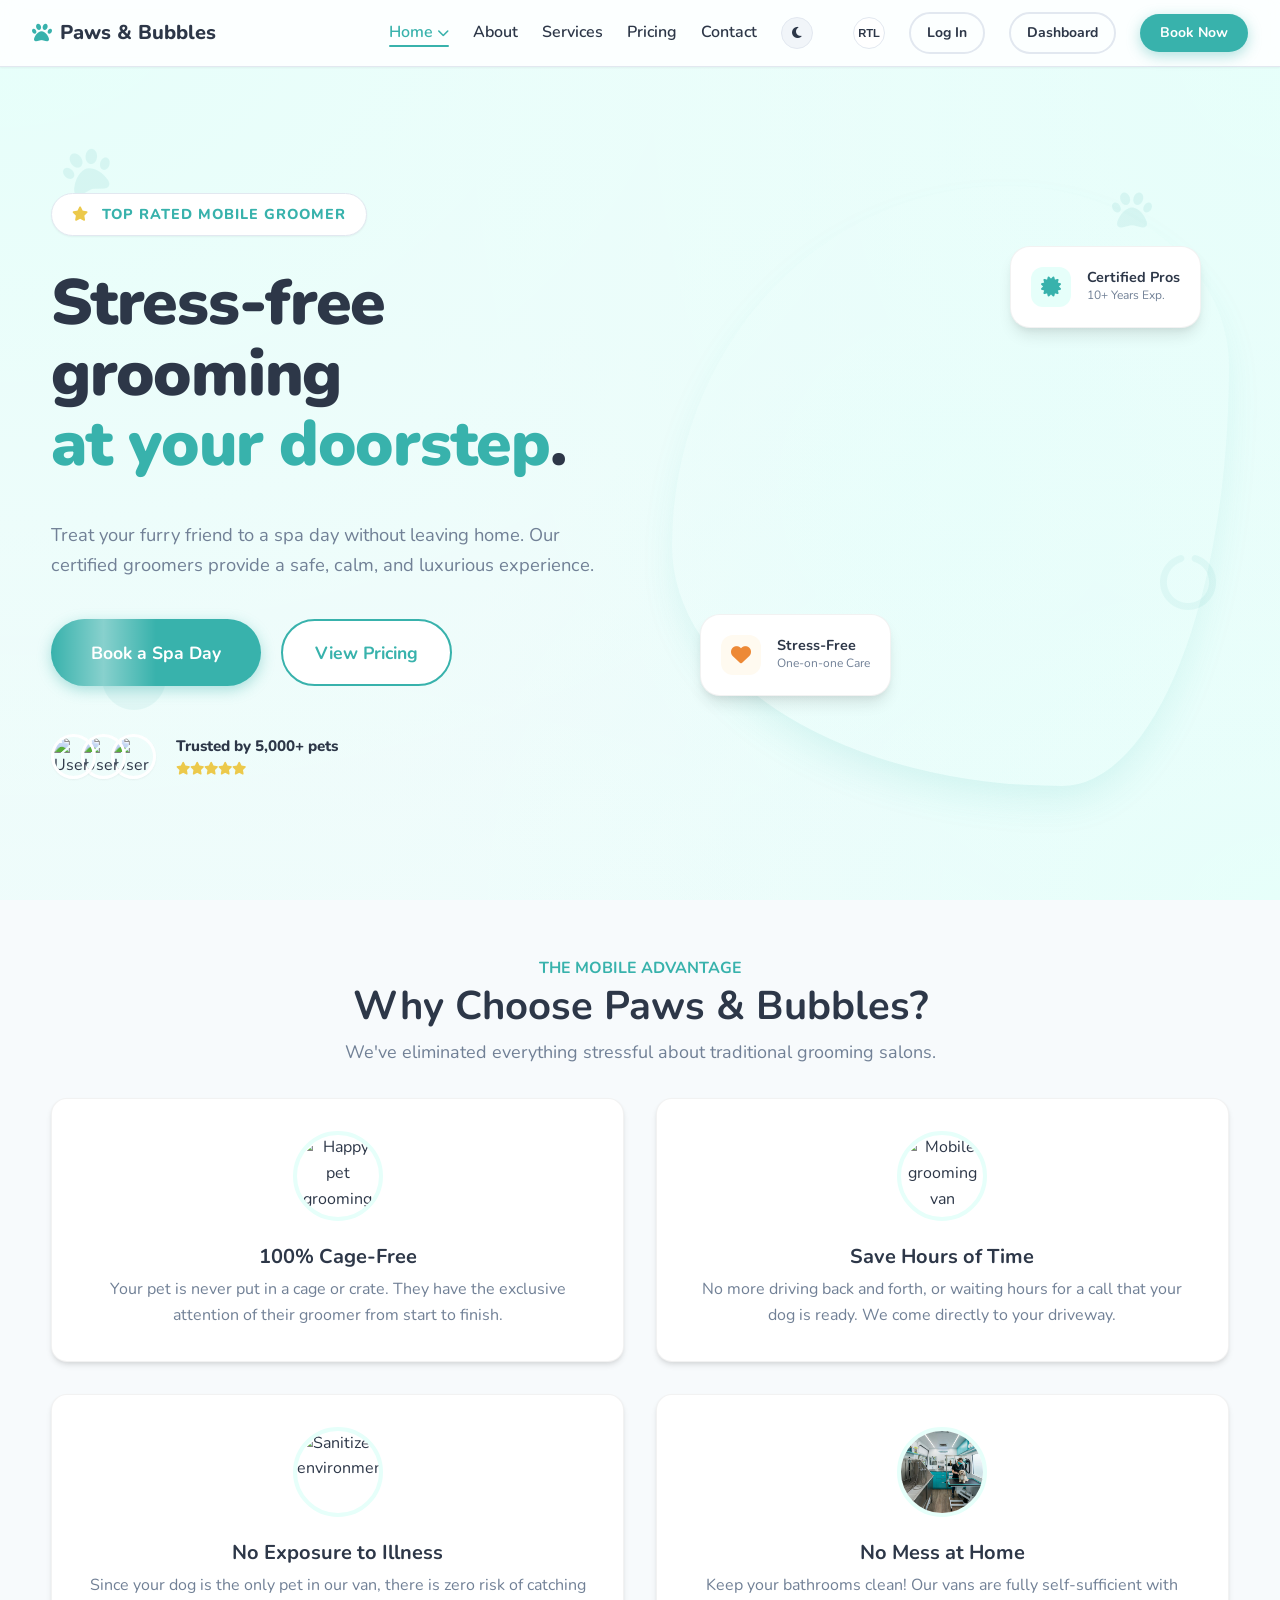
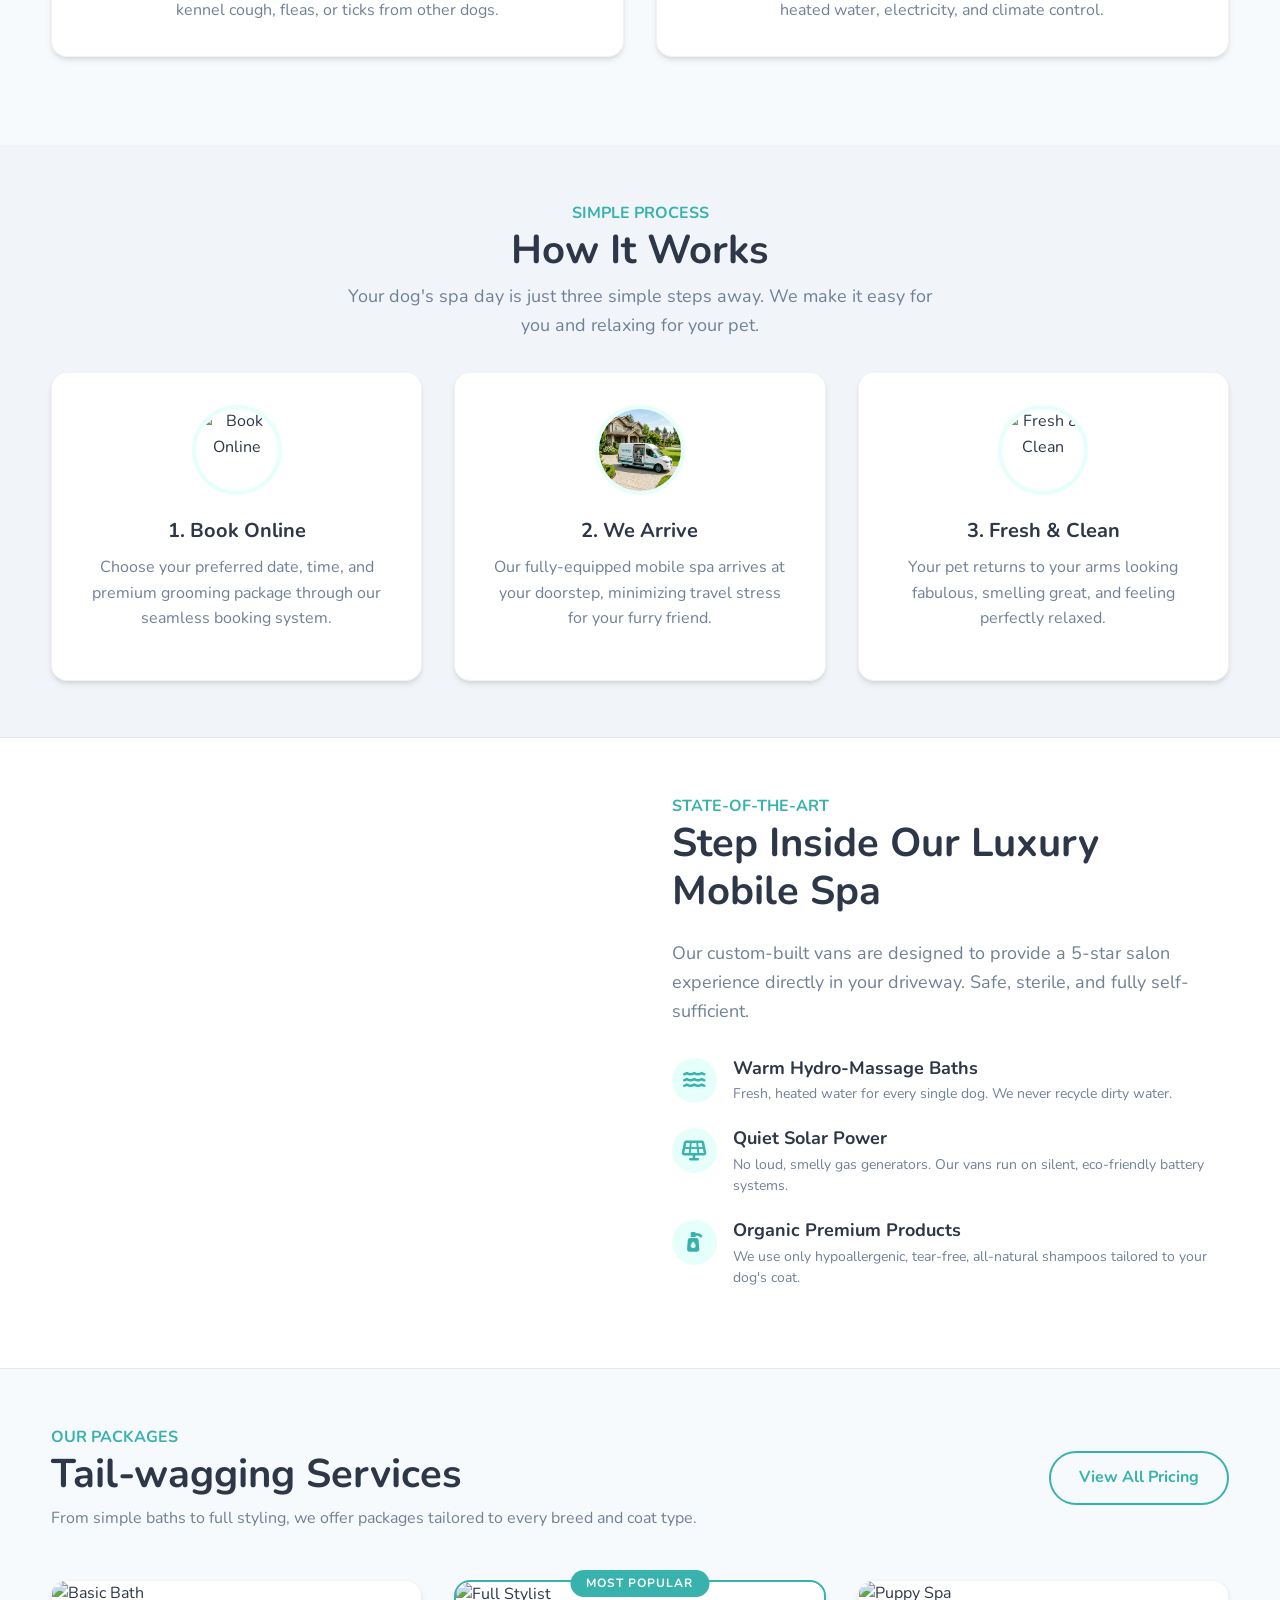
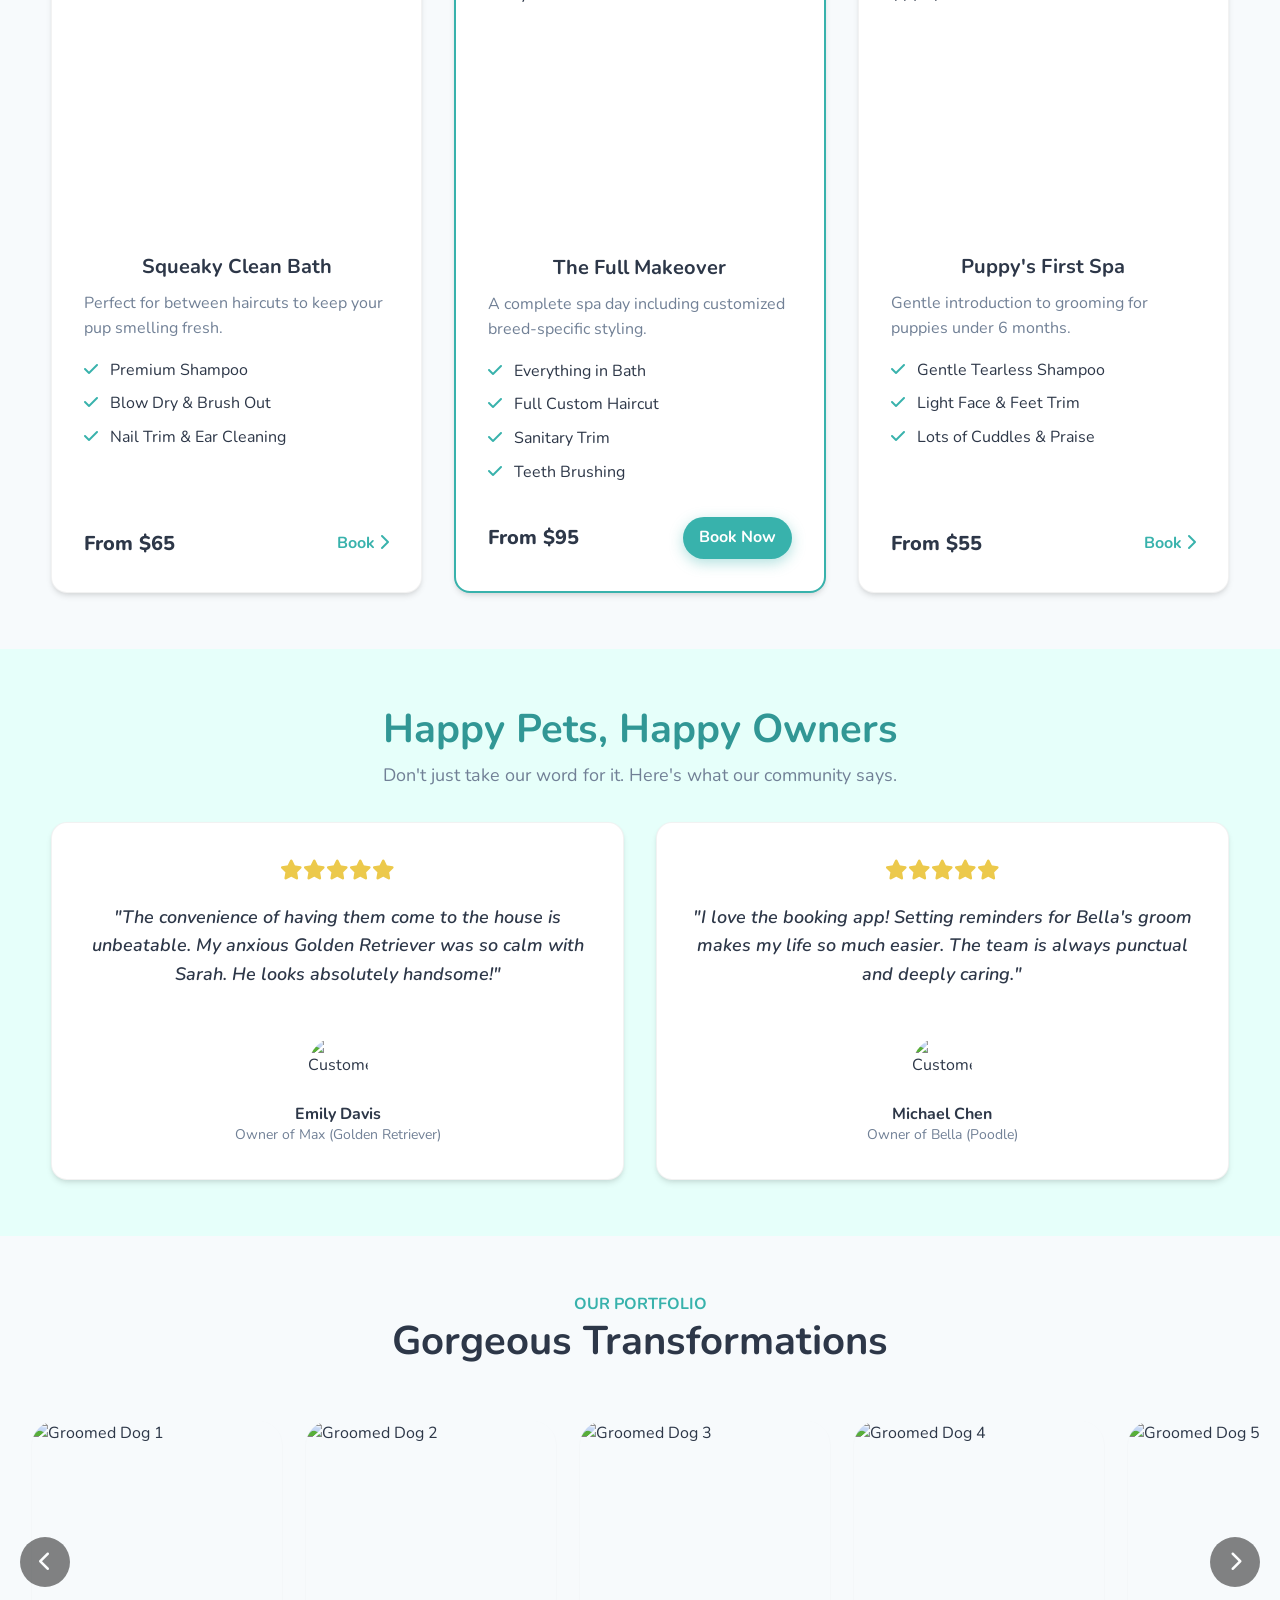
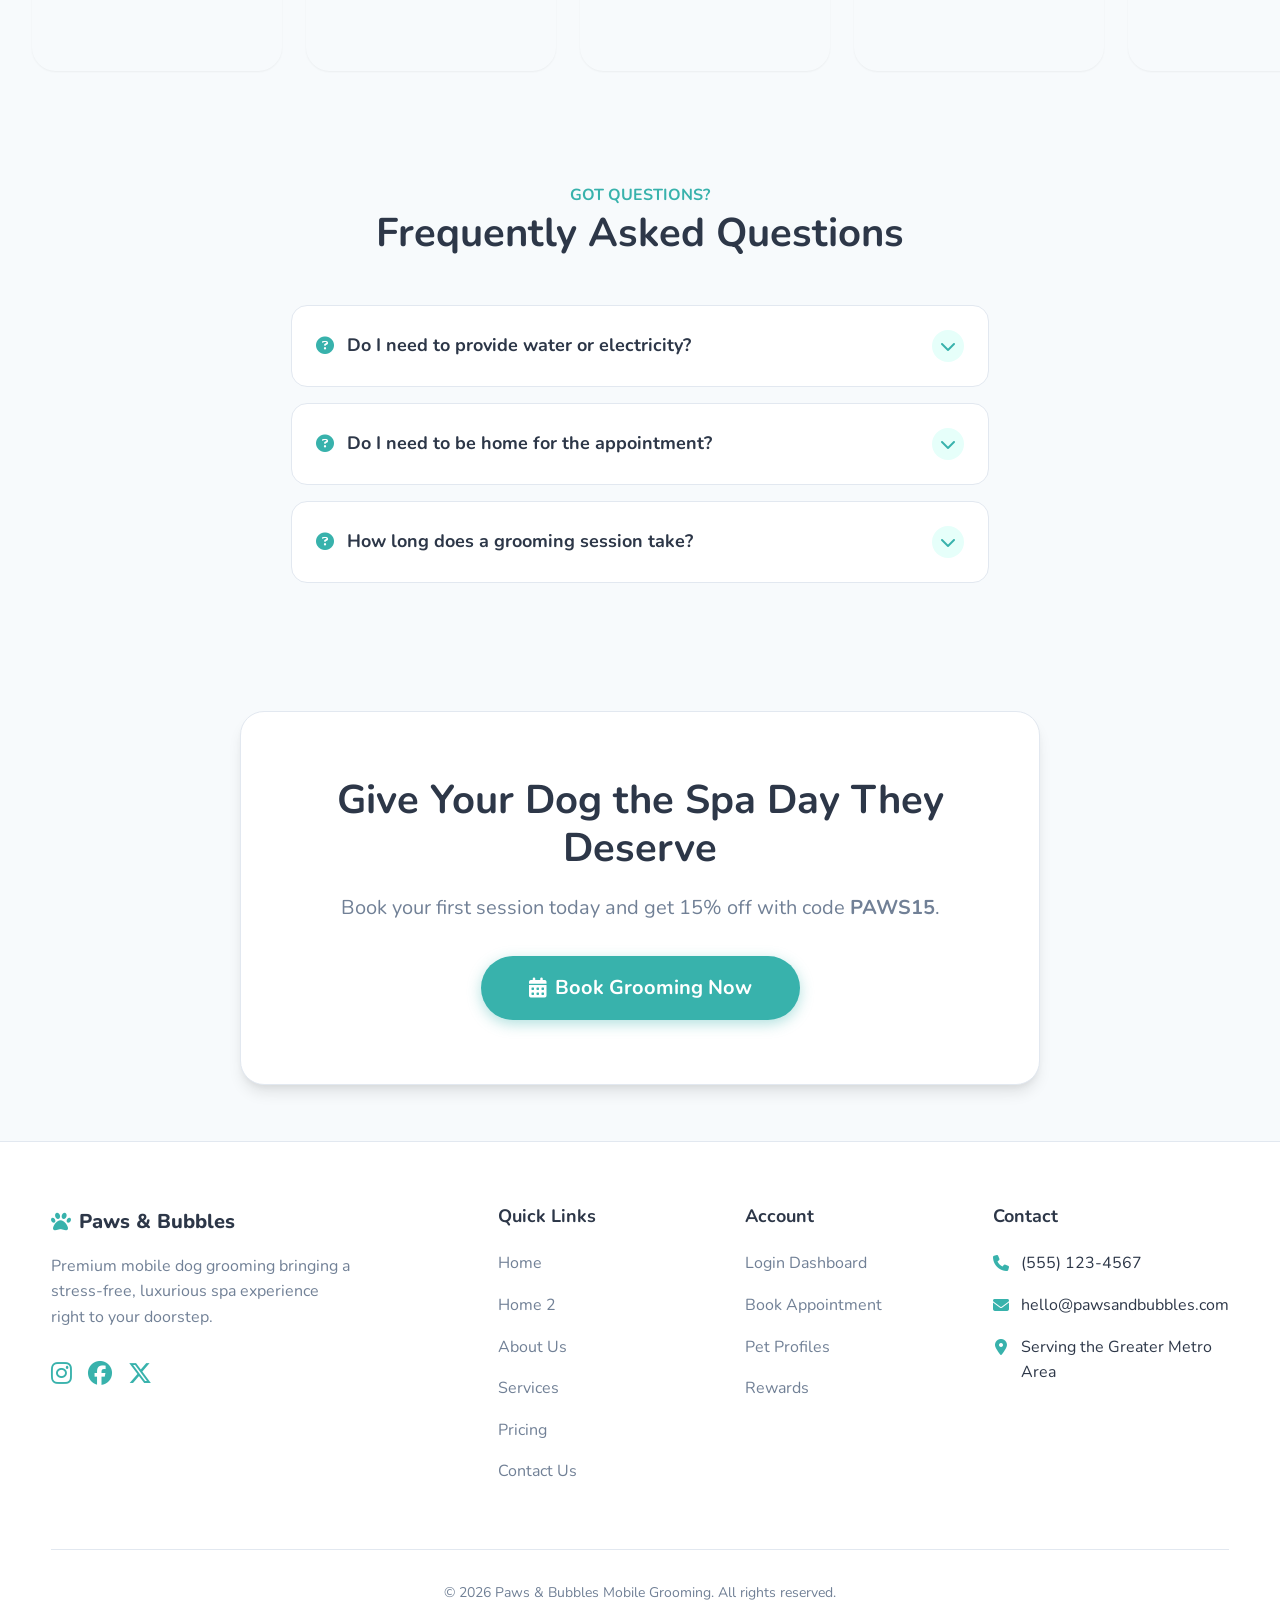
==== commit b3b3e08c: "12" ====
--- a/index.html
+++ b/index.html
@@ -33,6 +33,7 @@
       </li>
       <li><a href="about.html" class="nav-link">About</a></li>
       <li><a href="services.html" class="nav-link">Services</a></li>
+      <li><a href="pricing.html" class="nav-link">Pricing</a></li>
       <li><a href="contact.html" class="nav-link">Contact</a></li>
       <li class="mobile-toggle-item theme-btn-container">
         <button id="theme-toggle" class="theme-toggle" aria-label="Toggle Dark Mode" style="width: 32px; height: 32px; font-size: 0.8rem;">
@@ -494,7 +495,8 @@
             <li><a href="index.html">Home</a></li>
             <li><a href="index2.html">Home 2</a></li>
             <li><a href="about.html">About Us</a></li>
-            <li><a href="services.html">Services & Pricing</a></li>
+            <li><a href="services.html">Services</a></li>
+            <li><a href="pricing.html">Pricing</a></li>
             <li><a href="contact.html">Contact Us</a></li>
           </ul>
         </div>
--- a/assets/css/components.css
+++ b/assets/css/components.css
@@ -186,6 +186,21 @@
 .theme-toggle:hover {
   background: var(--primary-light);
   color: var(--primary);
+  border-color: var(--primary);
+  transform: scale(1.1);
+  box-shadow: 0 4px 10px rgba(56, 178, 172, 0.2);
+}
+
+#rtl-toggle, #rtl-toggle-mobile {
+  transition: all var(--transition-fast) !important;
+}
+
+#rtl-toggle:hover, #rtl-toggle-mobile:hover {
+  background: var(--primary-light) !important;
+  color: var(--primary) !important;
+  border-color: var(--primary) !important;
+  transform: scale(1.1);
+  box-shadow: 0 4px 10px rgba(56, 178, 172, 0.2);
 }
 
 /* BUTTONS */
